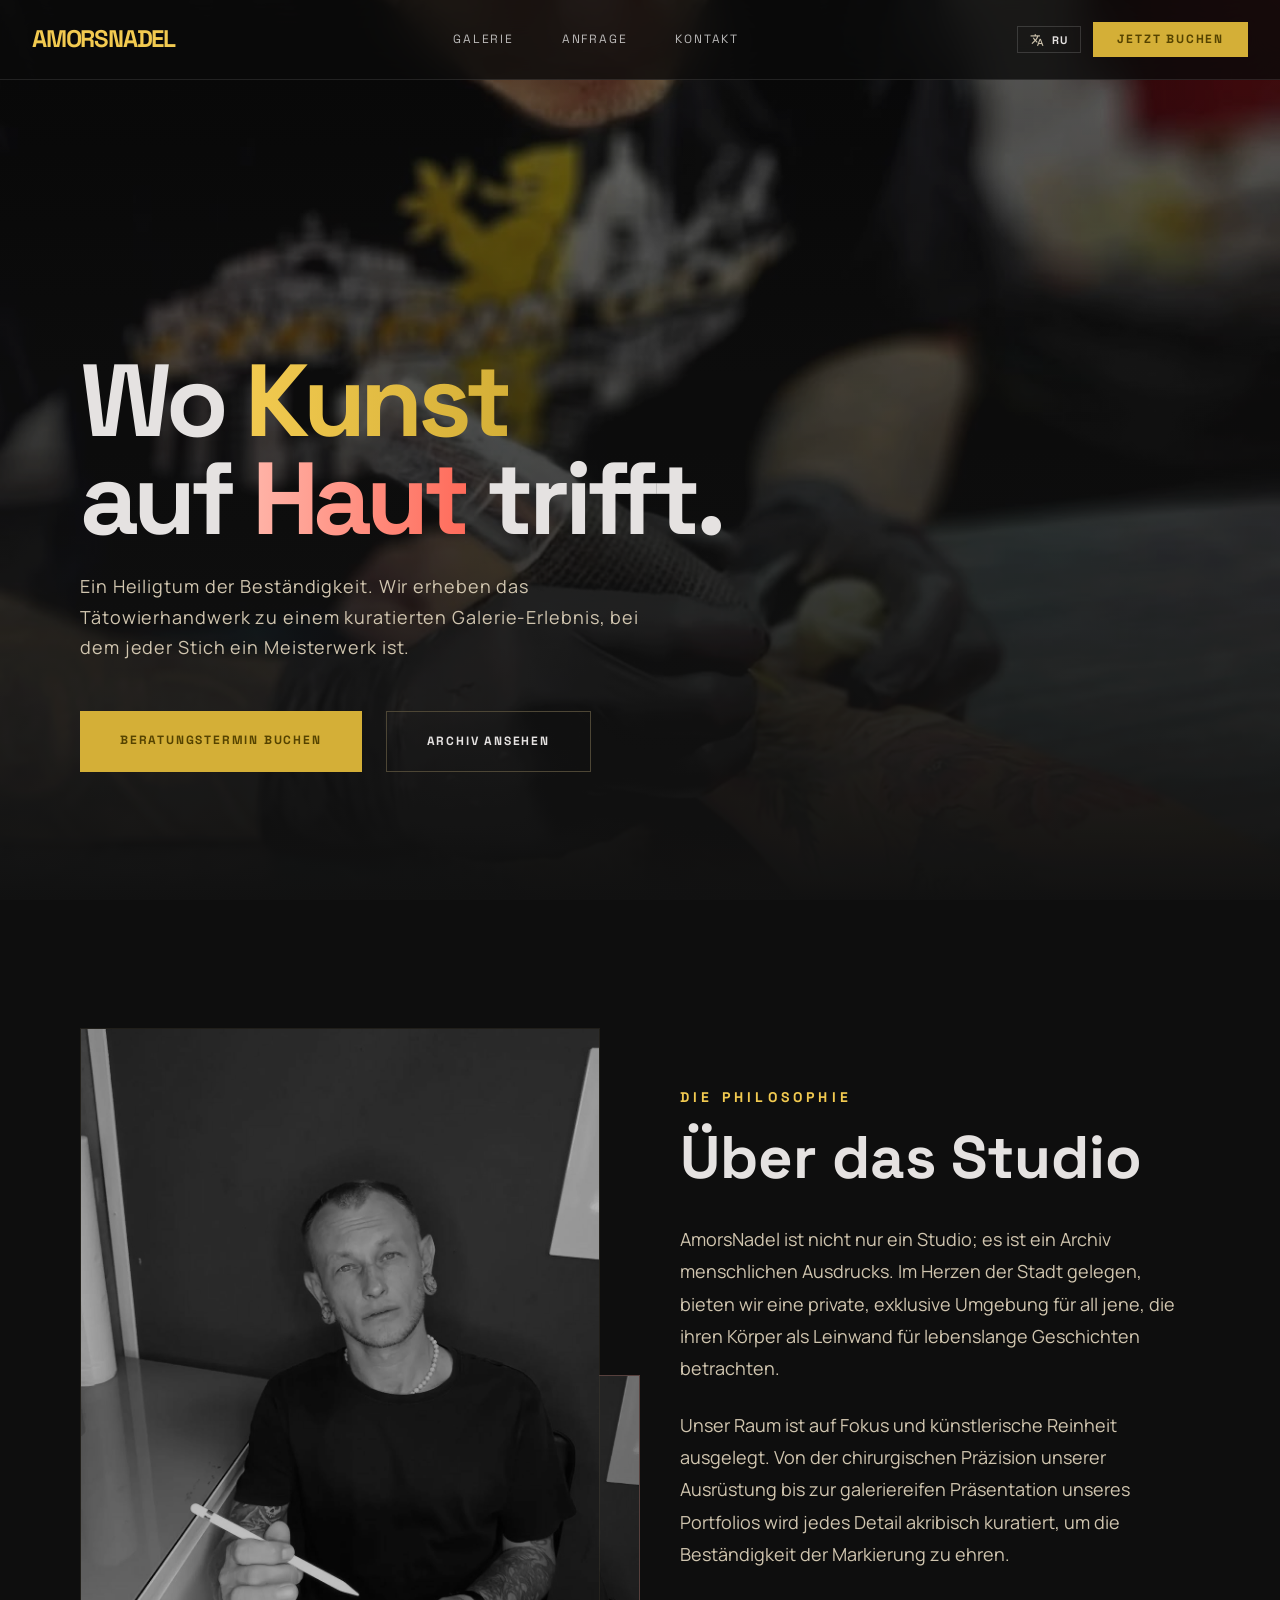
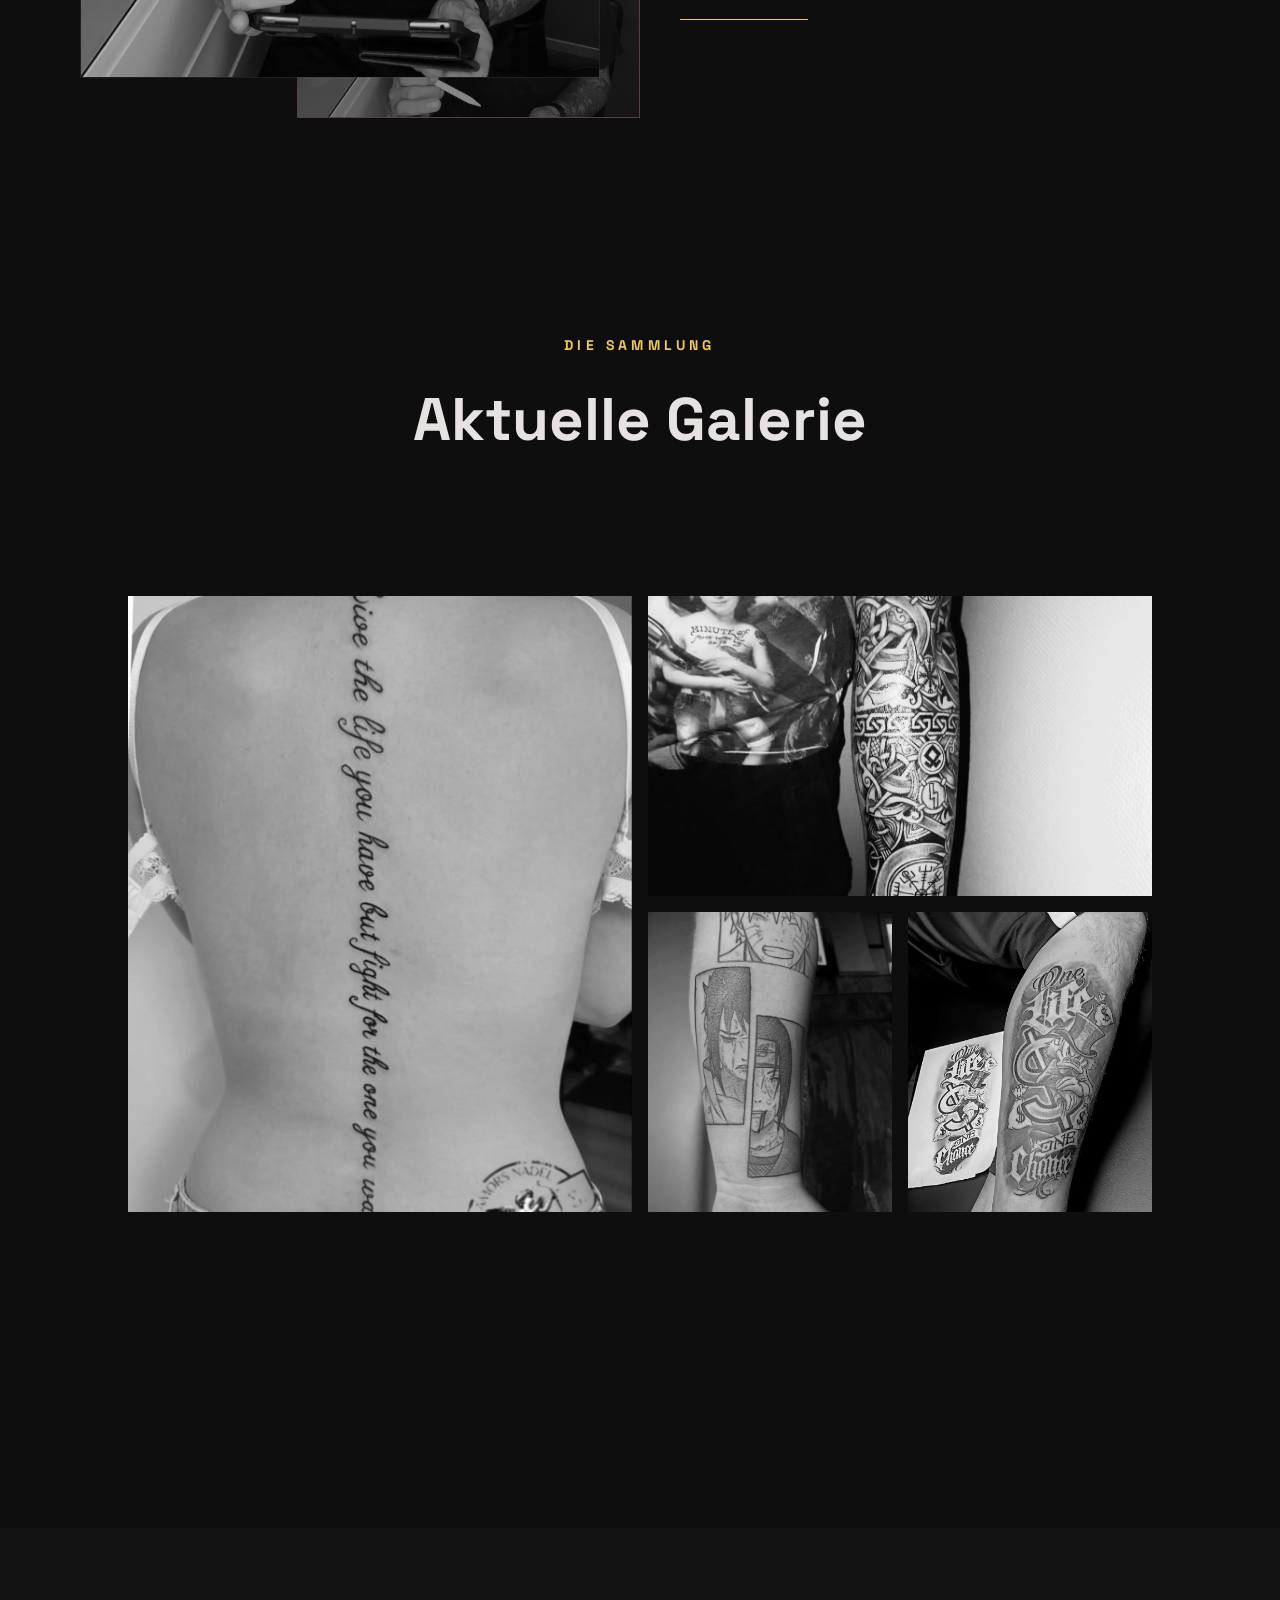
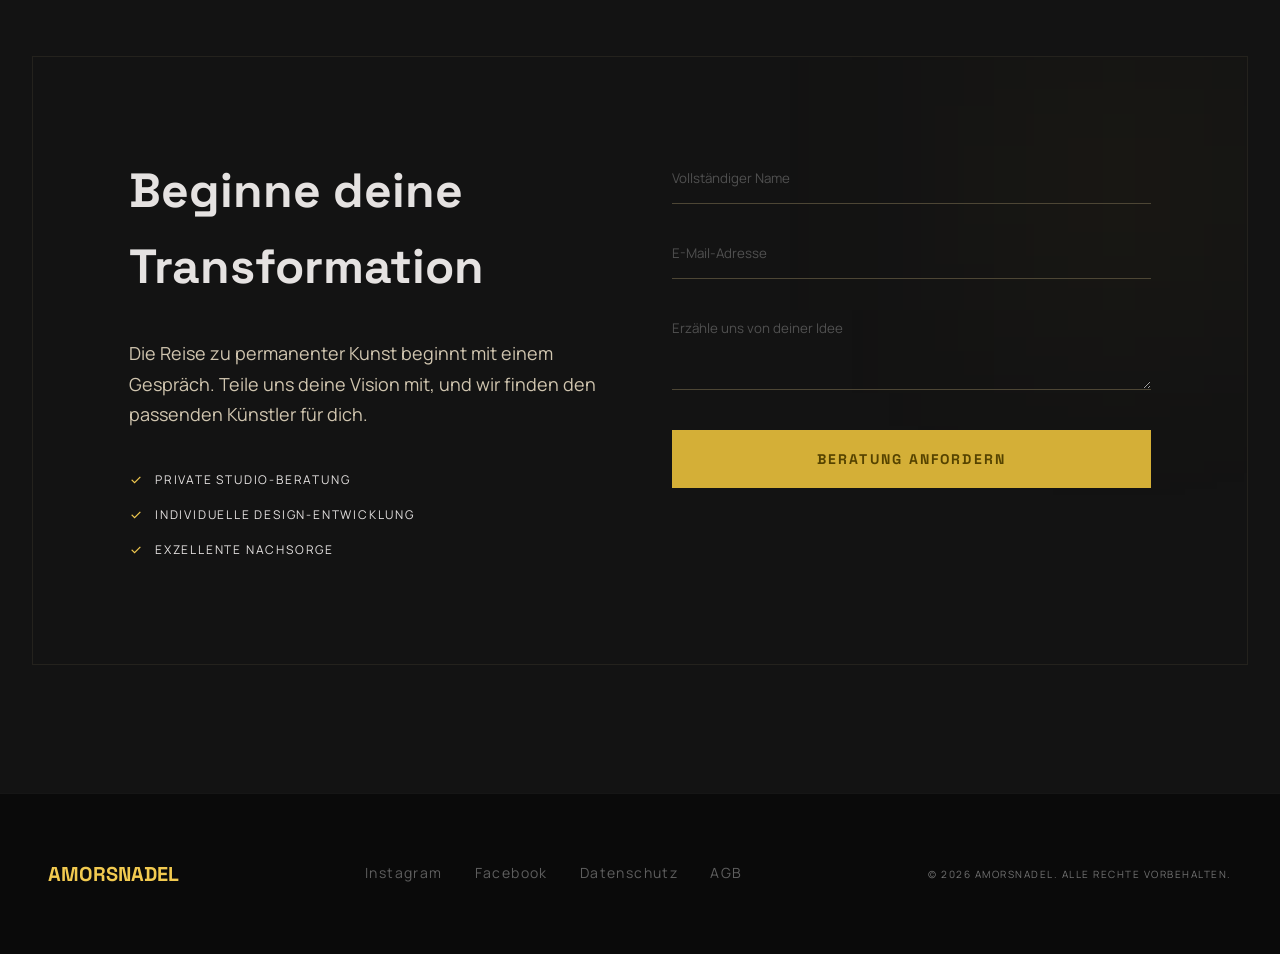
==== index.html @ c51b65be "Add files via upload" ====
<!DOCTYPE html>
<html class="dark" lang="de">
<head>
  <meta charset="utf-8" />
  <meta name="viewport" content="width=device-width, initial-scale=1.0" />
  <title>AmorsNadel – Wo Kunst auf Haut trifft</title>
  <meta name="description" content="AmorsNadel – Exklusives Tattoo-Studio in Zittau. Kuratierte Körperkunst von erstklassigen Künstlern." />

  <!-- Fonts -->
  <link href="https://fonts.googleapis.com" rel="preconnect" />
  <link href="https://fonts.gstatic.com" rel="preconnect" crossorigin />
  <link href="https://fonts.googleapis.com/css2?family=Space+Grotesk:wght@300;400;500;600;700&family=Manrope:wght@200;300;400;500;600;700;800&display=swap" rel="stylesheet" />
  <link href="https://fonts.googleapis.com/css2?family=Material+Symbols+Outlined:wght,FILL@100..700,0..1&display=swap" rel="stylesheet" />

  <!-- Styles -->
  <link rel="stylesheet" href="css/style.css" />
  <link rel="stylesheet" href="css/pages.css" />

  <style>
    /* Scroll-reveal animation */
    .reveal {
      opacity: 0;
      transform: translateY(30px);
      transition: opacity 0.8s ease, transform 0.8s ease;
    }
    .reveal.revealed {
      opacity: 1;
      transform: translateY(0);
    }
  </style>
</head>
<body>
  <!-- ===== Navigation ===== -->
  <nav class="nav">
    <a href="index.html" class="nav__logo">AMORSNADEL</a>

    <div class="nav__links">
      <a href="galerie.html" class="nav__link" data-i18n="nav.galerie">Galerie</a>
      <a href="anfrage.html" class="nav__link" data-i18n="nav.anfrage">Anfrage</a>
      <a href="kontakt.html" class="nav__link" data-i18n="nav.kontakt">Kontakt</a>
    </div>

    <div style="display:flex;align-items:center;gap:0.75rem;">
      <button class="lang-toggle" onclick="toggleLang()" aria-label="Переключить на русский">
        <span class="material-symbols-outlined lang-toggle__icon">translate</span>
        <span class="lang-toggle__label">RU</span>
      </button>
      <a href="anfrage.html" class="nav__cta" data-i18n="nav.cta">Jetzt Buchen</a>
    </div>

    <button class="nav__hamburger" aria-label="Menü öffnen">
      <span></span><span></span><span></span>
    </button>
  </nav>

  <!-- Mobile Menu -->
  <div class="nav__mobile-menu">
    <a href="galerie.html" class="nav__link" data-i18n="nav.galerie">Galerie</a>
    <a href="anfrage.html" class="nav__link" data-i18n="nav.anfrage">Anfrage</a>
    <a href="kontakt.html" class="nav__link" data-i18n="nav.kontakt">Kontakt</a>
    <button class="lang-toggle" onclick="toggleLang()" style="margin-top:0.5rem;">
      <span class="material-symbols-outlined lang-toggle__icon">translate</span>
      <span class="lang-toggle__label">RU</span>
    </button>
  </div>

  <!-- ===== Hero Section ===== -->
  <section class="hero">
    <div class="hero__bg">
      <img src="Bilder/kunstbeiarbeit1.webp" alt="Tattoo-Künstler bei der Arbeit" />
      <div class="hero__bg-overlay hero-overlay"></div>
      <div class="hero__bg-overlay" style="background: rgba(10,10,10,0.2)"></div>
    </div>

    <div class="hero__content">
      <h1 class="hero__title" data-i18n-html="index.hero.title">
        Wo <span class="text-accent-gradient">Kunst</span><br />auf <span class="text-red-gradient">Haut</span> trifft.
      </h1>
      <p class="hero__desc" data-i18n="index.hero.desc">
        Ein Heiligtum der Beständigkeit. Wir erheben das Tätowierhandwerk zu einem kuratierten Galerie-Erlebnis, bei dem jeder Stich ein Meisterwerk ist.
      </p>
      <div class="hero__actions">
        <a href="anfrage.html" class="btn btn--primary" data-i18n="index.hero.btn1">Beratungstermin buchen</a>
        <a href="galerie.html" class="btn btn--outline" data-i18n="index.hero.btn2">Archiv ansehen</a>
      </div>
    </div>
  </section>

  <!-- ===== About Section ===== -->
  <section class="about" id="about">
    <div class="about__grid">
      <div class="about__images reveal">
        <div class="about__img-main">
          <img src="Bilder/k%C3%BCnstler.webp" alt="AmorsNadel Studio-Interieur" />
        </div>
        <div class="about__img-accent">
          <img src="Bilder/k%C3%BCnstler.webp" alt="Detailaufnahme Tinte auf Haut" />
        </div>
      </div>

      <div class="reveal">
        <span class="about__label" data-i18n="index.about.label">Die Philosophie</span>
        <h2 class="about__title" data-i18n="index.about.title">Über das Studio</h2>
        <div class="about__text">
          <p data-i18n="index.about.p1">
            AmorsNadel ist nicht nur ein Studio; es ist ein Archiv menschlichen Ausdrucks. Im Herzen der Stadt gelegen, bieten wir eine private, exklusive Umgebung für all jene, die ihren Körper als Leinwand für lebenslange Geschichten betrachten.
          </p>
          <p data-i18n="index.about.p2">
            Unser Raum ist auf Fokus und künstlerische Reinheit ausgelegt. Von der chirurgischen Präzision unserer Ausrüstung bis zur galeriereifen Präsentation unseres Portfolios wird jedes Detail akribisch kuratiert, um die Beständigkeit der Markierung zu ehren.
          </p>
        </div>
        <div class="about__divider"></div>
      </div>
    </div>
  </section>

  <!-- ===== Gallery Sneak Peek ===== -->
  <section class="gallery-peek" id="galerie-peek">
    <div class="gallery-peek__header reveal">
      <span class="gallery-peek__label" data-i18n="index.gallery.label">Die Sammlung</span>
      <h2 class="gallery-peek__title" data-i18n="index.gallery.title">Aktuelle Galerie</h2>
    </div>

    <div class="gallery-grid reveal">
      <!-- Item 1 – Large -->
      <div class="gallery-item gallery-item--large">
        <img src="Bilder/ruecken.webp" alt="Rücken-Tattoo" />
        <div class="gallery-item__overlay"></div>
        <div class="gallery-item__info">
          <p class="gallery-item__title" style="font-size:1.5rem">Wiedergeburt — Elias Thorne</p>
        </div>
      </div>

      <!-- Item 2 -->
      <div class="gallery-item gallery-item--wide">
        <img src="Bilder/odin.jpg" alt="Odin Tattoo" />
      </div>

      <!-- Item 3 -->
      <div class="gallery-item">
        <img src="Bilder/naruto.webp" alt="Naruto Tattoo" />
      </div>

      <!-- Item 4 -->
      <div class="gallery-item">
        <img src="Bilder/donaldduck.webp" alt="Donald Duck Tattoo" />
      </div>
    </div>

    <div class="gallery-peek__cta reveal">
      <a href="galerie.html" class="btn btn--primary" style="box-shadow: 0 0 40px rgba(212,175,55,0.1)" data-i18n="index.gallery.cta">Das Archiv betreten</a>
    </div>
  </section>

  <!-- ===== Consultation Section ===== -->
  <section class="consult" id="beratung">
    <div class="consult__box">
      <div class="consult__glow"></div>
      <div class="consult__grid">
        <div class="reveal">
          <h2 class="consult__title" data-i18n-html="index.consult.title">Beginne deine<br />Transformation</h2>
          <p class="consult__desc" data-i18n="index.consult.desc">
            Die Reise zu permanenter Kunst beginnt mit einem Gespräch. Teile uns deine Vision mit, und wir finden den passenden Künstler für dich.
          </p>
          <ul class="consult__list">
            <li>
              <span class="material-symbols-outlined">check</span>
              <span data-i18n="index.consult.check1">Private Studio-Beratung</span>
            </li>
            <li>
              <span class="material-symbols-outlined">check</span>
              <span data-i18n="index.consult.check2">Individuelle Design-Entwicklung</span>
            </li>
            <li>
              <span class="material-symbols-outlined">check</span>
              <span data-i18n="index.consult.check3">Exzellente Nachsorge</span>
            </li>
          </ul>
        </div>

        <form class="consult__form reveal">
          <input type="text" placeholder="Vollständiger Name" data-i18n-ph="ph.name" required />
          <input type="email" placeholder="E-Mail-Adresse" data-i18n-ph="ph.email" required />
          <textarea rows="3" placeholder="Erzähle uns von deiner Idee" data-i18n-ph="ph.idea"></textarea>
          <button type="submit" class="consult__submit" data-i18n="index.consult.submit">Beratung anfordern</button>
        </form>
      </div>
    </div>
  </section>

  <!-- ===== Footer ===== -->
  <footer class="footer">
    <a href="index.html" class="footer__logo">AMORSNADEL</a>
    <div class="footer__links">
      <a href="#" class="footer__link">Instagram</a>
      <a href="#" class="footer__link">Facebook</a>
      <a href="#" class="footer__link" data-i18n="footer.datenschutz">Datenschutz</a>
      <a href="#" class="footer__link" data-i18n="footer.agb">AGB</a>
    </div>
    <div class="footer__copy" data-i18n="footer.copy">© 2026 AMORSNADEL. Alle Rechte vorbehalten.</div>
  </footer>

  <script src="js/i18n.js"></script>
  <script src="js/main.js"></script>
</body>
</html>
---- css/style.css ----
/* ===== AmorsNadel – Global Styles ===== */
:root {
  /* Surface & Background */
  --surface: #131313;
  --surface-dim: #131313;
  --surface-bright: #3a3939;
  --surface-container-lowest: #0e0e0e;
  --surface-container-low: #1c1b1b;
  --surface-container: #201f1f;
  --surface-container-high: #2a2a2a;
  --surface-container-highest: #353534;
  --surface-variant: #353534;
  --background: #131313;

  /* On-Surface */
  --on-surface: #e5e2e1;
  --on-surface-variant: #d0c5af;
  --on-background: #e5e2e1;
  --inverse-surface: #e5e2e1;
  --inverse-on-surface: #313030;

  /* Primary (reddish accent) */
  --primary: #ffb4a8;
  --on-primary: #690000;
  --primary-container: #980000;
  --on-primary-container: #ffdad4;

  /* Secondary (gold accent – brand color) */
  --secondary: #f2ca50;
  --on-secondary: #3c2f00;
  --secondary-container: #d4af37;
  --on-secondary-container: #554300;

  /* Tertiary */
  --tertiary: #bfcdff;
  --on-tertiary: #082b72;
  --tertiary-container: #97b0ff;

  /* Outline */
  --outline: #99907c;
  --outline-variant: #4d4635;

  /* Error */
  --error: #ffb4ab;
  --on-error: #690005;
  --error-container: #93000a;
}

*,
*::before,
*::after {
  margin: 0;
  padding: 0;
  box-sizing: border-box;
}

html {
  scroll-behavior: smooth;
}

body {
  background-color: var(--background);
  color: var(--on-surface);
  font-family: 'Manrope', sans-serif;
  line-height: 1.6;
  -webkit-font-smoothing: antialiased;
}

::selection {
  background: var(--secondary-container);
  color: #fff;
}

img {
  display: block;
  max-width: 100%;
}

a {
  text-decoration: none;
  color: inherit;
}

button {
  cursor: pointer;
  border: none;
  font-family: inherit;
}

input, textarea, select {
  font-family: inherit;
}

/* ===== Typography ===== */
.font-headline {
  font-family: 'Space Grotesk', sans-serif;
}

.font-body {
  font-family: 'Manrope', sans-serif;
}

/* ===== Utility ===== */
.text-accent-gradient {
  background: linear-gradient(to right, #f2ca50, #d4af37);
  -webkit-background-clip: text;
  -webkit-text-fill-color: transparent;
  background-clip: text;
}

.text-red-gradient {
  background: linear-gradient(to right, #ffb4a8, #ff6b5a);
  -webkit-background-clip: text;
  -webkit-text-fill-color: transparent;
  background-clip: text;
}

.hero-overlay {
  background: linear-gradient(to top, var(--surface) 0%, transparent 100%);
}

.hero-gradient {
  background: linear-gradient(180deg, rgba(19,19,19,0) 0%, rgba(14,14,14,1) 100%);
}

/* ===== Material Symbols ===== */
.material-symbols-outlined {
  font-variation-settings: 'FILL' 0, 'wght' 400, 'GRAD' 0, 'opsz' 24;
}

/* ===== Scrollbar ===== */
.no-scrollbar::-webkit-scrollbar {
  display: none;
}
.no-scrollbar {
  -ms-overflow-style: none;
  scrollbar-width: none;
}

/* ===== Navigation ===== */
.nav {
  position: fixed;
  top: 0;
  width: 100%;
  z-index: 50;
  background: rgba(10, 10, 10, 0.8);
  backdrop-filter: blur(24px);
  -webkit-backdrop-filter: blur(24px);
  border-bottom: 1px solid rgba(255, 255, 255, 0.1);
  display: flex;
  justify-content: space-between;
  align-items: center;
  padding: 0 2rem;
  height: 5rem;
}

.nav__logo {
  font-family: 'Space Grotesk', sans-serif;
  font-size: 1.5rem;
  font-weight: 700;
  letter-spacing: -0.05em;
  color: var(--secondary);
}

.nav__links {
  display: none;
  align-items: center;
  gap: 3rem;
}

.nav__link {
  font-family: 'Space Grotesk', sans-serif;
  text-transform: uppercase;
  letter-spacing: 0.15em;
  font-size: 0.75rem;
  color: rgba(255, 255, 255, 0.7);
  transition: color 0.3s;
}

.nav__link:hover,
.nav__link--active {
  color: var(--secondary);
}

.nav__link--active {
  font-weight: 700;
}

.nav__cta {
  background: var(--secondary-container);
  color: var(--on-secondary-container);
  padding: 0.5rem 1.5rem;
  font-family: 'Space Grotesk', sans-serif;
  text-transform: uppercase;
  letter-spacing: 0.15em;
  font-size: 0.75rem;
  font-weight: 700;
  transition: transform 0.2s;
}

.nav__cta:active {
  transform: scale(0.9);
}

/* Language toggle */
.lang-toggle {
  display: flex;
  align-items: center;
  gap: 0.5rem;
  background: transparent;
  border: 1px solid rgba(255, 255, 255, 0.15);
  padding: 0.35rem 0.75rem;
  cursor: pointer;
  transition: border-color 0.3s, background 0.3s;
}

.lang-toggle:hover {
  border-color: var(--secondary);
  background: rgba(242, 202, 80, 0.05);
}

.lang-toggle__icon {
  font-size: 0.875rem;
  color: var(--on-surface-variant);
}

.lang-toggle__label {
  font-family: 'Space Grotesk', sans-serif;
  font-size: 0.6875rem;
  font-weight: 700;
  letter-spacing: 0.1em;
  color: var(--on-surface);
}

/* Mobile menu */
.nav__hamburger {
  display: flex;
  flex-direction: column;
  gap: 5px;
  background: none;
  padding: 4px;
}

.nav__hamburger span {
  display: block;
  width: 24px;
  height: 2px;
  background: var(--on-surface);
  transition: all 0.3s;
}

.nav__hamburger.active span:nth-child(1) {
  transform: rotate(45deg) translate(5px, 5px);
}
.nav__hamburger.active span:nth-child(2) {
  opacity: 0;
}
.nav__hamburger.active span:nth-child(3) {
  transform: rotate(-45deg) translate(5px, -5px);
}

.nav__mobile-menu {
  display: none;
  position: fixed;
  top: 5rem;
  left: 0;
  right: 0;
  background: rgba(10, 10, 10, 0.95);
  backdrop-filter: blur(24px);
  padding: 2rem;
  border-bottom: 1px solid rgba(255, 255, 255, 0.1);
  z-index: 49;
}

.nav__mobile-menu.active {
  display: flex;
  flex-direction: column;
  gap: 1.5rem;
}

.nav__mobile-menu .nav__link {
  font-size: 1rem;
  padding: 0.5rem 0;
}

/* ===== Footer ===== */
.footer {
  background: #0a0a0a;
  display: flex;
  flex-direction: column;
  align-items: center;
  gap: 2rem;
  padding: 4rem 3rem;
  border-top: 1px solid rgba(255, 255, 255, 0.05);
}

.footer__logo {
  font-family: 'Space Grotesk', sans-serif;
  font-weight: 700;
  color: var(--secondary);
  font-size: 1.25rem;
}

.footer__links {
  display: flex;
  flex-wrap: wrap;
  justify-content: center;
  gap: 2rem;
}

.footer__link {
  font-size: 0.875rem;
  letter-spacing: 0.1em;
  color: rgb(115, 115, 115);
  opacity: 0.8;
  transition: color 0.3s, opacity 0.3s;
}

.footer__link:hover {
  color: var(--secondary);
  opacity: 1;
}

.footer__copy {
  font-size: 0.625rem;
  letter-spacing: 0.15em;
  text-transform: uppercase;
  color: rgb(115, 115, 115);
}

/* ===== Form Underline Style ===== */
.form-underline {
  border: none;
  border-bottom: 1px solid var(--outline-variant);
  background: transparent;
  width: 100%;
  padding: 1rem 0;
  color: var(--on-surface);
  font-family: 'Space Grotesk', sans-serif;
  letter-spacing: 0.1em;
  transition: all 0.3s ease;
  outline: none;
}

.form-underline:focus {
  border-bottom-color: var(--secondary);
  background: rgba(242, 202, 80, 0.03);
}

.form-underline::placeholder {
  color: rgb(80, 80, 80);
}

/* ===== Buttons ===== */
.btn {
  display: inline-block;
  font-family: 'Space Grotesk', sans-serif;
  font-weight: 700;
  text-transform: uppercase;
  letter-spacing: 0.15em;
  font-size: 0.75rem;
  transition: all 0.3s;
}

.btn--primary {
  background: var(--secondary-container);
  color: var(--on-secondary-container);
  padding: 1.25rem 2.5rem;
}

.btn--primary:hover {
  filter: brightness(1.1);
}

.btn--secondary {
  background: var(--secondary);
  color: var(--on-secondary);
  padding: 1.25rem 2.5rem;
}

.btn--secondary:hover {
  filter: brightness(1.1);
}

.btn--outline {
  border: 1px solid var(--outline-variant);
  color: var(--on-surface);
  padding: 1.25rem 2.5rem;
  background: transparent;
}

.btn--outline:hover {
  background: rgba(255, 255, 255, 0.05);
}

/* ===== Floating Booking Bar ===== */
.floating-bar {
  position: fixed;
  bottom: 2rem;
  left: 50%;
  transform: translateX(-50%);
  z-index: 50;
  background: rgba(42, 42, 42, 0.8);
  backdrop-filter: blur(24px);
  -webkit-backdrop-filter: blur(24px);
  padding: 1rem 2rem;
  border: 1px solid rgba(77, 70, 53, 0.2);
  box-shadow: 0 25px 50px rgba(0, 0, 0, 0.5);
  display: flex;
  align-items: center;
  gap: 3rem;
}

.floating-bar__text {
  display: none;
}

.floating-bar__divider {
  display: none;
  width: 1px;
  height: 2rem;
  background: rgba(77, 70, 53, 0.3);
}

.floating-bar__btn {
  background: var(--secondary);
  color: var(--on-secondary);
  padding: 0.75rem 2rem;
  font-family: 'Space Grotesk', sans-serif;
  font-size: 0.75rem;
  font-weight: 800;
  letter-spacing: 0.15em;
  text-transform: uppercase;
  transition: transform 0.2s;
  white-space: nowrap;
}

.floating-bar__btn:active {
  transform: scale(0.95);
}

/* ===== Gallery Grid (Bento) ===== */
.gallery-grid {
  display: grid;
  grid-template-columns: 1fr;
  gap: 1rem;
}

.gallery-item {
  position: relative;
  overflow: hidden;
  background: var(--surface-container-low);
  min-height: 300px;
}

.gallery-item img {
  width: 100%;
  height: 100%;
  object-fit: cover;
  filter: grayscale(100%);
  transition: all 0.7s;
}

.gallery-item:hover img {
  filter: grayscale(0%);
  transform: scale(1.08);
}

.gallery-item__overlay {
  position: absolute;
  inset: 0;
  background: linear-gradient(to top, rgba(14,14,14,0.8), transparent);
  opacity: 0;
  transition: opacity 0.5s;
}

.gallery-item:hover .gallery-item__overlay {
  opacity: 1;
}

.gallery-item__info {
  position: absolute;
  bottom: 0;
  left: 0;
  padding: 1.5rem;
  transform: translateY(1rem);
  opacity: 0;
  transition: all 0.5s;
}

.gallery-item:hover .gallery-item__info {
  transform: translateY(0);
  opacity: 1;
}

.gallery-item__title {
  font-family: 'Space Grotesk', sans-serif;
  color: var(--secondary);
  font-weight: 700;
  font-size: 1.125rem;
}

.gallery-item__tag {
  color: var(--on-surface-variant);
  font-size: 0.625rem;
  letter-spacing: 0.2em;
  text-transform: uppercase;
  margin-top: 0.25rem;
}

/* ===== Responsive ===== */
@media (min-width: 768px) {
  .nav__links {
    display: flex;
  }

  .nav__hamburger {
    display: none;
  }

  .footer {
    flex-direction: row;
    justify-content: space-between;
  }

  .floating-bar__text {
    display: block;
  }

  .floating-bar__divider {
    display: block;
  }

  .gallery-grid {
    grid-template-columns: repeat(4, 1fr);
    grid-auto-rows: 300px;
  }

  .gallery-item--large {
    grid-column: span 2;
    grid-row: span 2;
  }

  .gallery-item--wide {
    grid-column: span 2;
  }

  .gallery-item--tall {
    grid-row: span 2;
  }
}
---- css/pages.css ----
/* ===== AmorsNadel – Page-specific Styles ===== */

/* ===== Index / Landing Page ===== */
.hero {
  position: relative;
  height: 100vh;
  width: 100%;
  overflow: hidden;
  display: flex;
  align-items: flex-end;
  padding: 0 2rem 8rem;
}

.hero__bg {
  position: absolute;
  inset: 0;
  z-index: 0;
}

.hero__bg img,
.hero__bg video {
  width: 100%;
  height: 100%;
  object-fit: cover;
  opacity: 0.6;
}

.hero__bg-overlay {
  position: absolute;
  inset: 0;
}

.hero__content {
  position: relative;
  z-index: 10;
  max-width: 56rem;
}

.hero__title {
  font-family: 'Space Grotesk', sans-serif;
  font-size: clamp(3.5rem, 8vw, 9rem);
  font-weight: 700;
  line-height: 0.95;
  letter-spacing: -0.05em;
  margin-bottom: 1.5rem;
}

.hero__desc {
  font-size: 1.125rem;
  color: var(--on-surface-variant);
  max-width: 36rem;
  margin-bottom: 3rem;
  letter-spacing: 0.05em;
  line-height: 1.7;
}

.hero__actions {
  display: flex;
  flex-direction: column;
  gap: 1.5rem;
}

/* ===== About Section ===== */
.about {
  background: var(--surface-container-lowest);
  padding: 8rem 2rem;
}

.about__grid {
  display: grid;
  grid-template-columns: 1fr;
  gap: 5rem;
  align-items: center;
  max-width: 80rem;
  margin: 0 auto;
}

.about__images {
  position: relative;
}

.about__img-main {
  aspect-ratio: 4/5;
  position: relative;
  z-index: 10;
  border: 1px solid rgba(77, 70, 53, 0.3);
  overflow: hidden;
}

.about__img-main img {
  width: 100%;
  height: 100%;
  object-fit: cover;
  filter: grayscale(100%) brightness(0.75);
}

.about__img-accent {
  display: none;
  position: absolute;
  bottom: -2.5rem;
  right: -2.5rem;
  width: 66%;
  aspect-ratio: 1;
  z-index: 0;
  border: 1px solid rgba(255, 180, 168, 0.3);
  overflow: hidden;
}

.about__img-accent img {
  width: 100%;
  height: 100%;
  object-fit: cover;
  opacity: 0.5;
  filter: grayscale(100%);
}

.about__label {
  font-family: 'Space Grotesk', sans-serif;
  color: var(--secondary);
  text-transform: uppercase;
  letter-spacing: 0.3em;
  font-size: 0.875rem;
  font-weight: 700;
  margin-bottom: 1rem;
  display: block;
}

.about__title {
  font-family: 'Space Grotesk', sans-serif;
  font-size: clamp(2.5rem, 5vw, 3.75rem);
  font-weight: 700;
  margin-bottom: 2rem;
  line-height: 1.1;
}

.about__text {
  color: var(--on-surface-variant);
  font-size: 1.125rem;
  line-height: 1.8;
}

.about__text p + p {
  margin-top: 1.5rem;
}

.about__divider {
  margin-top: 3rem;
  height: 1px;
  width: 8rem;
  background: var(--secondary);
}

/* ===== Gallery Sneak Peek ===== */
.gallery-peek {
  background: var(--surface-container-lowest);
  padding: 8rem 2rem;
}

.gallery-peek__header {
  text-align: center;
  margin-bottom: 5rem;
}

.gallery-peek__label {
  font-family: 'Space Grotesk', sans-serif;
  color: var(--secondary);
  text-transform: uppercase;
  letter-spacing: 0.3em;
  font-size: 0.875rem;
  font-weight: 700;
  display: block;
  margin-bottom: 1rem;
}

.gallery-peek__title {
  font-family: 'Space Grotesk', sans-serif;
  font-size: clamp(2.5rem, 5vw, 3.75rem);
  font-weight: 700;
}

.gallery-peek__cta {
  margin-top: 5rem;
  display: flex;
  justify-content: center;
}

/* ===== Consultation Section ===== */
.consult {
  position: relative;
  padding: 8rem 2rem;
  background: var(--surface);
}

.consult__box {
  max-width: 80rem;
  margin: 0 auto;
  border: 1px solid rgba(77, 70, 53, 0.3);
  padding: 3rem;
  position: relative;
  overflow: hidden;
}

.consult__glow {
  position: absolute;
  top: 0;
  right: 0;
  width: 16rem;
  height: 16rem;
  background: rgba(212, 175, 55, 0.05);
  filter: blur(120px);
}

.consult__grid {
  position: relative;
  z-index: 10;
  display: grid;
  grid-template-columns: 1fr;
  gap: 4rem;
}

.consult__title {
  font-family: 'Space Grotesk', sans-serif;
  font-size: clamp(2rem, 4vw, 3rem);
  font-weight: 700;
  margin-bottom: 2rem;
}

.consult__desc {
  color: var(--on-surface-variant);
  font-size: 1.125rem;
  line-height: 1.7;
  margin-bottom: 2rem;
}

.consult__list {
  list-style: none;
}

.consult__list li {
  display: flex;
  align-items: center;
  gap: 0.75rem;
  font-size: 0.75rem;
  text-transform: uppercase;
  letter-spacing: 0.15em;
  padding: 0.5rem 0;
}

.consult__list li .material-symbols-outlined {
  color: var(--secondary);
  font-size: 0.875rem;
}

.consult__form {
  display: flex;
  flex-direction: column;
  gap: 1.5rem;
}

.consult__form input,
.consult__form select,
.consult__form textarea {
  width: 100%;
  background: transparent;
  border: none;
  border-bottom: 1px solid var(--outline-variant);
  padding: 1rem 0;
  color: var(--on-surface);
  outline: none;
  transition: border-color 0.3s;
}

.consult__form input:focus,
.consult__form select:focus,
.consult__form textarea:focus {
  border-bottom-color: var(--secondary);
}

.consult__form input::placeholder,
.consult__form textarea::placeholder {
  color: rgb(80, 80, 80);
}

.consult__form select {
  color: rgb(160, 160, 160);
}

.consult__form select option {
  background: var(--surface-container);
  color: var(--on-surface);
}

.consult__submit {
  width: 100%;
  background: var(--secondary-container);
  color: var(--on-secondary-container);
  padding: 1.25rem;
  font-family: 'Space Grotesk', sans-serif;
  font-weight: 700;
  text-transform: uppercase;
  letter-spacing: 0.15em;
  font-size: 0.875rem;
  margin-top: 1rem;
  transition: filter 0.3s;
}

.consult__submit:hover {
  filter: brightness(1.1);
}

/* ===== Galerie Page ===== */
.galerie-hero {
  position: relative;
  min-height: 614px;
  display: flex;
  flex-direction: column;
  justify-content: center;
  padding: 5rem 2rem;
  background: var(--surface-container-lowest);
  overflow: hidden;
}

.galerie-hero__glow {
  position: absolute;
  top: 0;
  right: 0;
  width: 50%;
  height: 100%;
  opacity: 0.2;
  pointer-events: none;
  background: linear-gradient(to left, rgba(242, 202, 80, 0.2), transparent);
}

.galerie-hero__badge {
  display: inline-block;
  padding: 0.25rem 1rem;
  background: var(--primary-container);
  color: var(--on-primary-container);
  font-size: 0.625rem;
  letter-spacing: 0.3em;
  font-weight: 700;
  text-transform: uppercase;
  margin-bottom: 1rem;
}

.galerie-hero__title {
  font-family: 'Space Grotesk', sans-serif;
  font-size: clamp(3rem, 8vw, 9rem);
  font-weight: 700;
  color: var(--secondary);
  letter-spacing: -0.05em;
  line-height: 0.95;
  max-width: 56rem;
  text-transform: uppercase;
}

.galerie-hero__desc {
  max-width: 36rem;
  color: var(--on-surface-variant);
  font-weight: 300;
  font-size: 1.125rem;
  letter-spacing: 0.05em;
  line-height: 1.7;
  padding-top: 1.5rem;
}

.galerie-hero__line {
  position: absolute;
  bottom: 0;
  left: 5rem;
  width: 1px;
  height: 8rem;
  background: var(--secondary);
}

/* Filter Bar */
.filter-bar {
  position: sticky;
  top: 5rem;
  z-index: 40;
  background: rgba(19, 19, 19, 0.95);
  backdrop-filter: blur(12px);
  padding: 1.5rem 2rem;
  border-bottom: 1px solid rgba(77, 70, 53, 0.1);
}

.filter-bar__inner {
  display: flex;
  align-items: center;
  justify-content: space-between;
  overflow-x: auto;
  gap: 2rem;
}

.filter-bar__buttons {
  display: flex;
  align-items: center;
  gap: 2rem;
}

.filter-bar__btn {
  background: none;
  font-size: 0.75rem;
  letter-spacing: 0.15em;
  text-transform: uppercase;
  white-space: nowrap;
  color: var(--on-surface-variant);
  transition: color 0.3s;
}

.filter-bar__btn:hover,
.filter-bar__btn--active {
  color: var(--secondary);
}

.filter-bar__btn--active {
  font-weight: 700;
}

.filter-bar__sort {
  display: none;
  align-items: center;
  gap: 0.5rem;
  font-size: 0.75rem;
  color: var(--on-surface-variant);
  font-weight: 500;
  letter-spacing: 0.1em;
}

/* ===== Anfrage / Booking Page ===== */
.anfrage-hero {
  padding: 6rem 2rem;
  background: var(--surface-container-lowest);
}

.anfrage-hero__inner {
  max-width: 80rem;
  margin: 0 auto;
}

.anfrage-hero__label {
  color: var(--secondary);
  font-size: 0.75rem;
  letter-spacing: 0.3em;
  text-transform: uppercase;
  margin-bottom: 1rem;
  display: block;
}

.anfrage-hero__title {
  font-family: 'Space Grotesk', sans-serif;
  font-size: clamp(3rem, 6vw, 6rem);
  font-weight: 700;
  letter-spacing: -0.05em;
  line-height: 0.95;
  margin-bottom: 2rem;
}

.anfrage-hero__title span {
  color: var(--secondary);
  font-style: italic;
}

.anfrage-hero__desc {
  color: var(--on-surface-variant);
  max-width: 36rem;
  font-size: 1.125rem;
  line-height: 1.7;
  font-weight: 300;
}

/* Process + Form Grid */
.booking-grid {
  display: grid;
  grid-template-columns: 1fr;
  border-top: 1px solid rgba(255, 255, 255, 0.05);
}

.booking-process {
  background: var(--surface);
  padding: 3rem 2rem;
}

.booking-process__sticky {
  position: relative;
}

.booking-process__title {
  font-family: 'Space Grotesk', sans-serif;
  font-size: 1.875rem;
  font-weight: 700;
  letter-spacing: -0.02em;
  margin-bottom: 4rem;
}

.booking-step {
  margin-bottom: 4rem;
}

.booking-step__number {
  font-family: 'Space Grotesk', sans-serif;
  font-size: 2.5rem;
  color: var(--outline-variant);
  transition: color 0.5s;
}

.booking-step:hover .booking-step__number {
  color: var(--secondary);
}

.booking-step__title {
  font-size: 1.25rem;
  font-weight: 700;
  letter-spacing: -0.01em;
  margin-top: 1rem;
  margin-bottom: 0.5rem;
}

.booking-step__desc {
  color: var(--on-surface-variant);
  font-size: 0.875rem;
  line-height: 1.7;
}

.booking-note {
  margin-top: 6rem;
  background: var(--surface-container-high);
  padding: 2rem;
  border-left: 2px solid var(--secondary);
}

.booking-note__label {
  font-size: 0.75rem;
  text-transform: uppercase;
  letter-spacing: 0.15em;
  color: var(--secondary);
  margin-bottom: 0.5rem;
}

.booking-note__text {
  font-size: 0.875rem;
  font-style: italic;
  color: var(--on-surface-variant);
}

/* Booking Form */
.booking-form-section {
  background: var(--surface-container-low);
  padding: 3rem 2rem;
}

.booking-form {
  display: flex;
  flex-direction: column;
  gap: 3rem;
}

.booking-form__row {
  display: grid;
  grid-template-columns: 1fr;
  gap: 3rem;
}

.booking-form__group label {
  display: block;
  font-size: 0.625rem;
  text-transform: uppercase;
  letter-spacing: 0.2em;
  color: var(--outline);
  margin-bottom: 0.5rem;
}

.booking-form__actions {
  padding-top: 2rem;
  display: flex;
  flex-direction: column;
  align-items: center;
  gap: 2rem;
}

.booking-form__disclaimer {
  font-size: 0.625rem;
  text-transform: uppercase;
  letter-spacing: 0.15em;
  color: var(--outline);
  text-align: center;
}

/* ===== Contact Page ===== */
.kontakt-hero {
  position: relative;
  height: 614px;
  display: flex;
  align-items: center;
  justify-content: center;
  overflow: hidden;
  background: var(--surface-container-lowest);
}

.kontakt-hero__bg {
  position: absolute;
  inset: 0;
  z-index: 0;
}

.kontakt-hero__bg img {
  width: 100%;
  height: 100%;
  object-fit: cover;
  opacity: 0.4;
  filter: grayscale(100%);
}

.kontakt-hero__content {
  position: relative;
  z-index: 10;
  text-align: center;
  padding: 0 1rem;
}

.kontakt-hero__title {
  font-family: 'Space Grotesk', sans-serif;
  font-size: clamp(3rem, 7vw, 6rem);
  font-weight: 700;
  letter-spacing: -0.05em;
  color: var(--secondary);
  text-transform: uppercase;
  margin-bottom: 1rem;
}

.kontakt-hero__sub {
  font-size: 1.125rem;
  letter-spacing: 0.2em;
  color: var(--on-surface-variant);
  text-transform: uppercase;
  font-weight: 300;
}

/* Contact Content */
.kontakt-content {
  max-width: 80rem;
  margin: 0 auto;
  padding: 6rem 2rem;
}

.kontakt-grid {
  display: grid;
  grid-template-columns: 1fr;
  gap: 4rem;
  align-items: start;
}

/* Contact Info */
.kontakt-info__label {
  font-family: 'Space Grotesk', sans-serif;
  font-size: 0.75rem;
  letter-spacing: 0.3em;
  color: var(--secondary);
  text-transform: uppercase;
  margin-bottom: 3rem;
  display: flex;
  align-items: center;
  gap: 1rem;
}

.kontakt-info__label::before {
  content: '';
  display: block;
  width: 3rem;
  height: 1px;
  background: var(--secondary);
}

.kontakt-detail {
  margin-bottom: 3rem;
}

.kontakt-detail__label {
  color: var(--on-surface-variant);
  font-family: 'Space Grotesk', sans-serif;
  font-size: 0.625rem;
  text-transform: uppercase;
  letter-spacing: 0.15em;
  margin-bottom: 0.5rem;
}

.kontakt-detail__value {
  font-size: clamp(1.5rem, 3vw, 2.25rem);
  font-weight: 300;
  border-bottom: 1px solid var(--outline-variant);
  padding-bottom: 0.5rem;
  display: inline-block;
  width: 100%;
  transition: color 0.5s;
}

.kontakt-detail__value:hover {
  color: var(--secondary);
}

/* Hours */
.kontakt-hours {
  background: var(--surface-container-low);
  padding: 3rem;
}

.kontakt-hours__title {
  font-family: 'Space Grotesk', sans-serif;
  font-size: 0.75rem;
  letter-spacing: 0.3em;
  color: var(--secondary);
  text-transform: uppercase;
  margin-bottom: 2.5rem;
}

.kontakt-hours__row {
  display: flex;
  justify-content: space-between;
  align-items: flex-end;
  border-bottom: 1px solid rgba(77, 70, 53, 0.3);
  padding-bottom: 0.5rem;
  margin-bottom: 1rem;
}

.kontakt-hours__row--closed {
  opacity: 0.5;
}

.kontakt-hours__day {
  font-family: 'Space Grotesk', sans-serif;
  font-size: 0.875rem;
  text-transform: uppercase;
  letter-spacing: 0.15em;
}

.kontakt-hours__time {
  color: var(--secondary);
}

/* Map */
.kontakt-map {
  position: relative;
  overflow: hidden;
  background: var(--surface-container-lowest);
}

.kontakt-map__img {
  aspect-ratio: 16/9;
  overflow: hidden;
}

.kontakt-map__img img {
  width: 100%;
  height: 100%;
  object-fit: cover;
  filter: grayscale(100%);
  opacity: 0.6;
  transition: transform 0.7s;
}

.kontakt-map:hover .kontakt-map__img img {
  transform: scale(1.05);
}

.kontakt-map__info {
  padding: 2rem;
  border-left: 4px solid var(--secondary);
  background: var(--surface-container);
}

.kontakt-map__title {
  font-family: 'Space Grotesk', sans-serif;
  font-size: 1.25rem;
  margin-bottom: 0.5rem;
}

.kontakt-map__address {
  color: var(--on-surface-variant);
  letter-spacing: 0.05em;
  line-height: 1.7;
}

/* Impressum */
.impressum-grid {
  display: grid;
  grid-template-columns: 1fr;
  gap: 2rem;
  padding-top: 3rem;
}

.impressum__label {
  font-family: 'Space Grotesk', sans-serif;
  font-size: 0.625rem;
  letter-spacing: 0.4em;
  color: var(--secondary);
  text-transform: uppercase;
  margin-bottom: 1.5rem;
}

.impressum__item {
  margin-bottom: 1rem;
}

.impressum__item strong {
  display: block;
  font-size: 0.625rem;
  text-transform: uppercase;
  letter-spacing: 0.15em;
  color: var(--on-surface);
  margin-bottom: 0.25rem;
}

.impressum__item p {
  font-size: 0.875rem;
  color: var(--on-surface-variant);
  line-height: 1.7;
}

/* Contact CTA */
.kontakt-cta {
  padding: 8rem 2rem;
  text-align: center;
  max-width: 56rem;
  margin: 0 auto;
}

.kontakt-cta__title {
  font-family: 'Space Grotesk', sans-serif;
  font-size: clamp(1.5rem, 3vw, 2.25rem);
  margin-bottom: 2rem;
  letter-spacing: -0.02em;
}

.kontakt-cta__desc {
  color: var(--on-surface-variant);
  line-height: 1.7;
  margin-bottom: 3rem;
}

.kontakt-cta__actions {
  display: flex;
  flex-direction: column;
  align-items: center;
  justify-content: center;
  gap: 1.5rem;
}

/* ===== Section Divider ===== */
.section-divider {
  width: 100%;
  height: 1px;
  background: linear-gradient(to right, transparent, var(--outline-variant), transparent);
  opacity: 0.2;
}

/* ===== Responsive ===== */
@media (min-width: 768px) {
  .hero {
    padding: 0 5rem 8rem;
  }

  .hero__actions {
    flex-direction: row;
  }

  .about {
    padding: 8rem 5rem;
  }

  .about__grid {
    grid-template-columns: 1fr 1fr;
  }

  .about__img-accent {
    display: block;
  }

  .gallery-peek {
    padding: 8rem 5rem;
  }

  .consult__box {
    padding: 6rem;
  }

  .consult__grid {
    grid-template-columns: 1fr 1fr;
  }

  .galerie-hero {
    padding: 5rem 5rem;
  }

  .filter-bar {
    padding: 1.5rem 5rem;
  }

  .filter-bar__sort {
    display: flex;
  }

  .anfrage-hero {
    padding: 6rem 6rem;
  }

  .booking-grid {
    grid-template-columns: 5fr 7fr;
  }

  .booking-process {
    padding: 6rem;
    border-right: 1px solid rgba(255, 255, 255, 0.05);
  }

  .booking-process__sticky {
    position: sticky;
    top: 8rem;
  }

  .booking-form-section {
    padding: 6rem;
  }

  .booking-form__row {
    grid-template-columns: 1fr 1fr;
  }

  .booking-form__actions {
    flex-direction: row;
    align-items: center;
  }

  .booking-form__disclaimer {
    text-align: left;
  }

  .kontakt-grid {
    grid-template-columns: 5fr 7fr;
  }

  .impressum-grid {
    grid-template-columns: 1fr 1fr;
  }

  .kontakt-cta__actions {
    flex-direction: row;
  }
}

@media (min-width: 1024px) {
  .gallery-grid {
    gap: 1rem;
    padding: 3rem;
  }
}
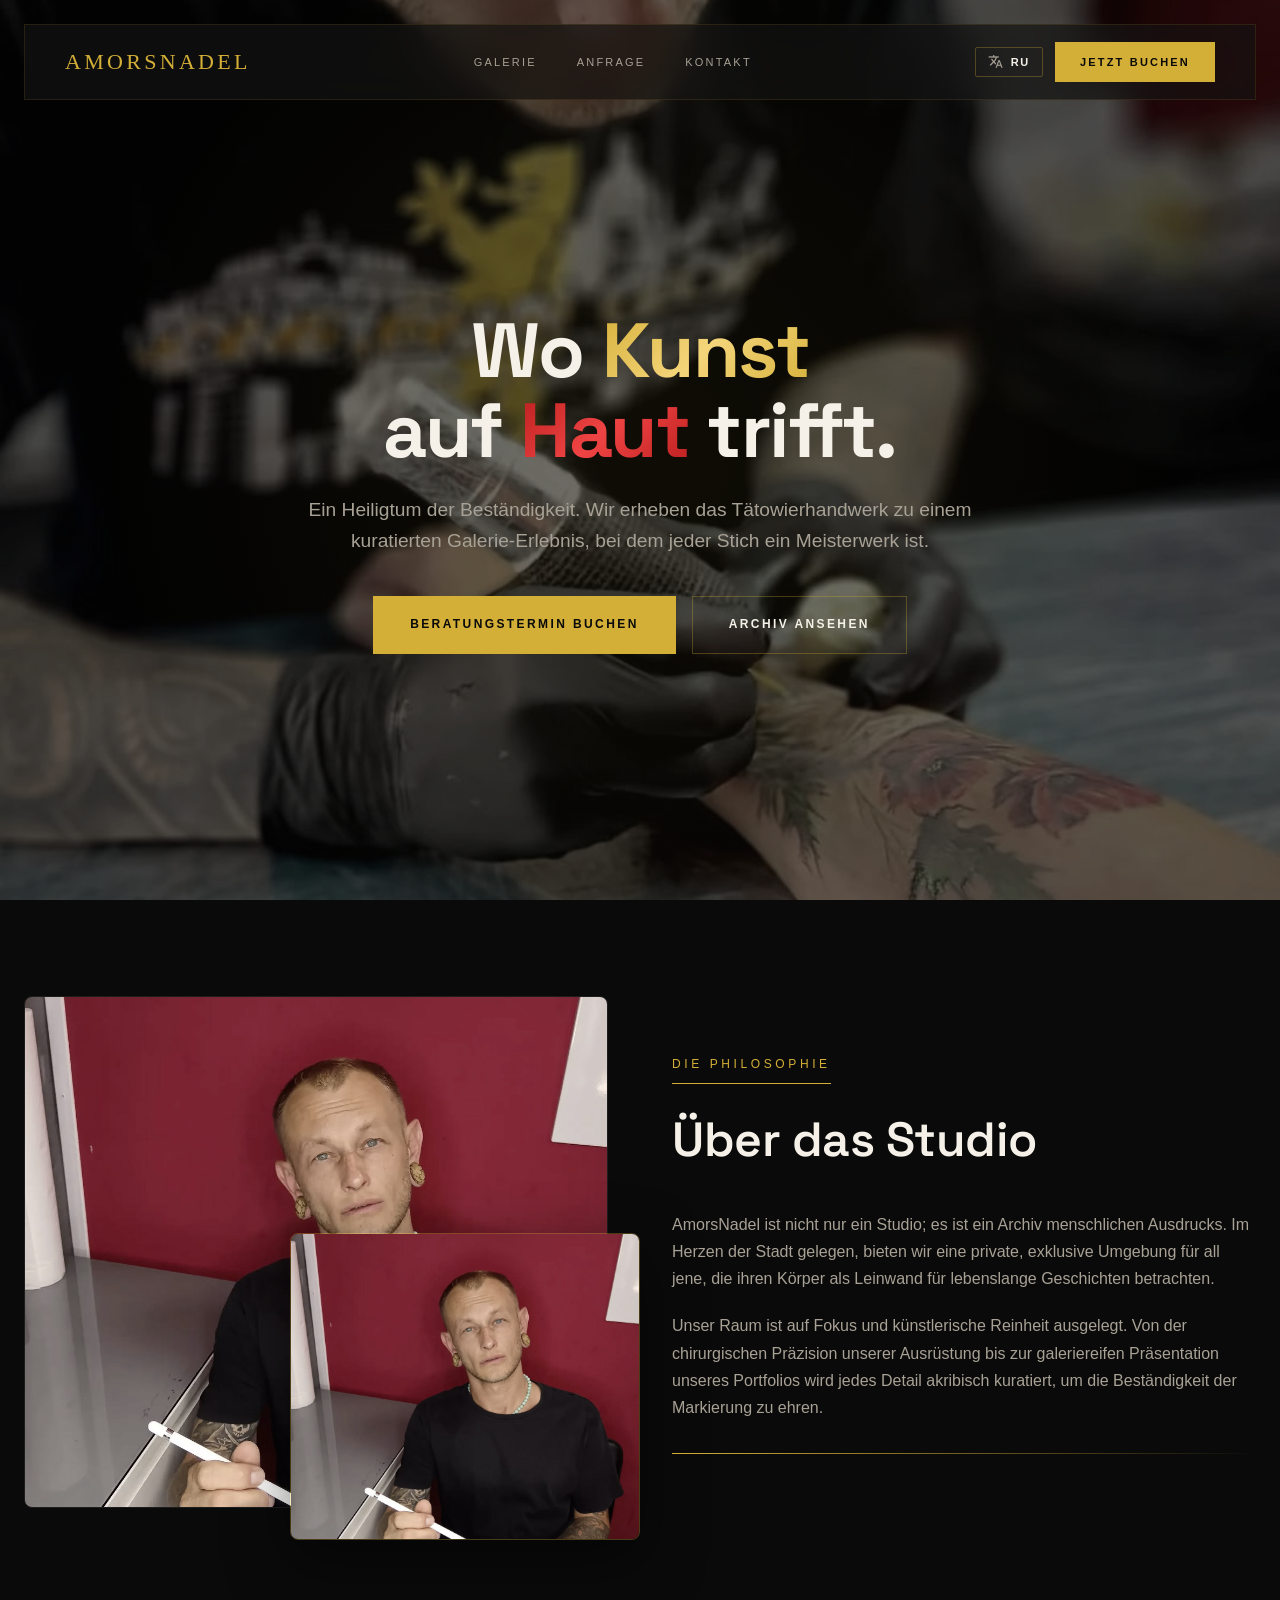
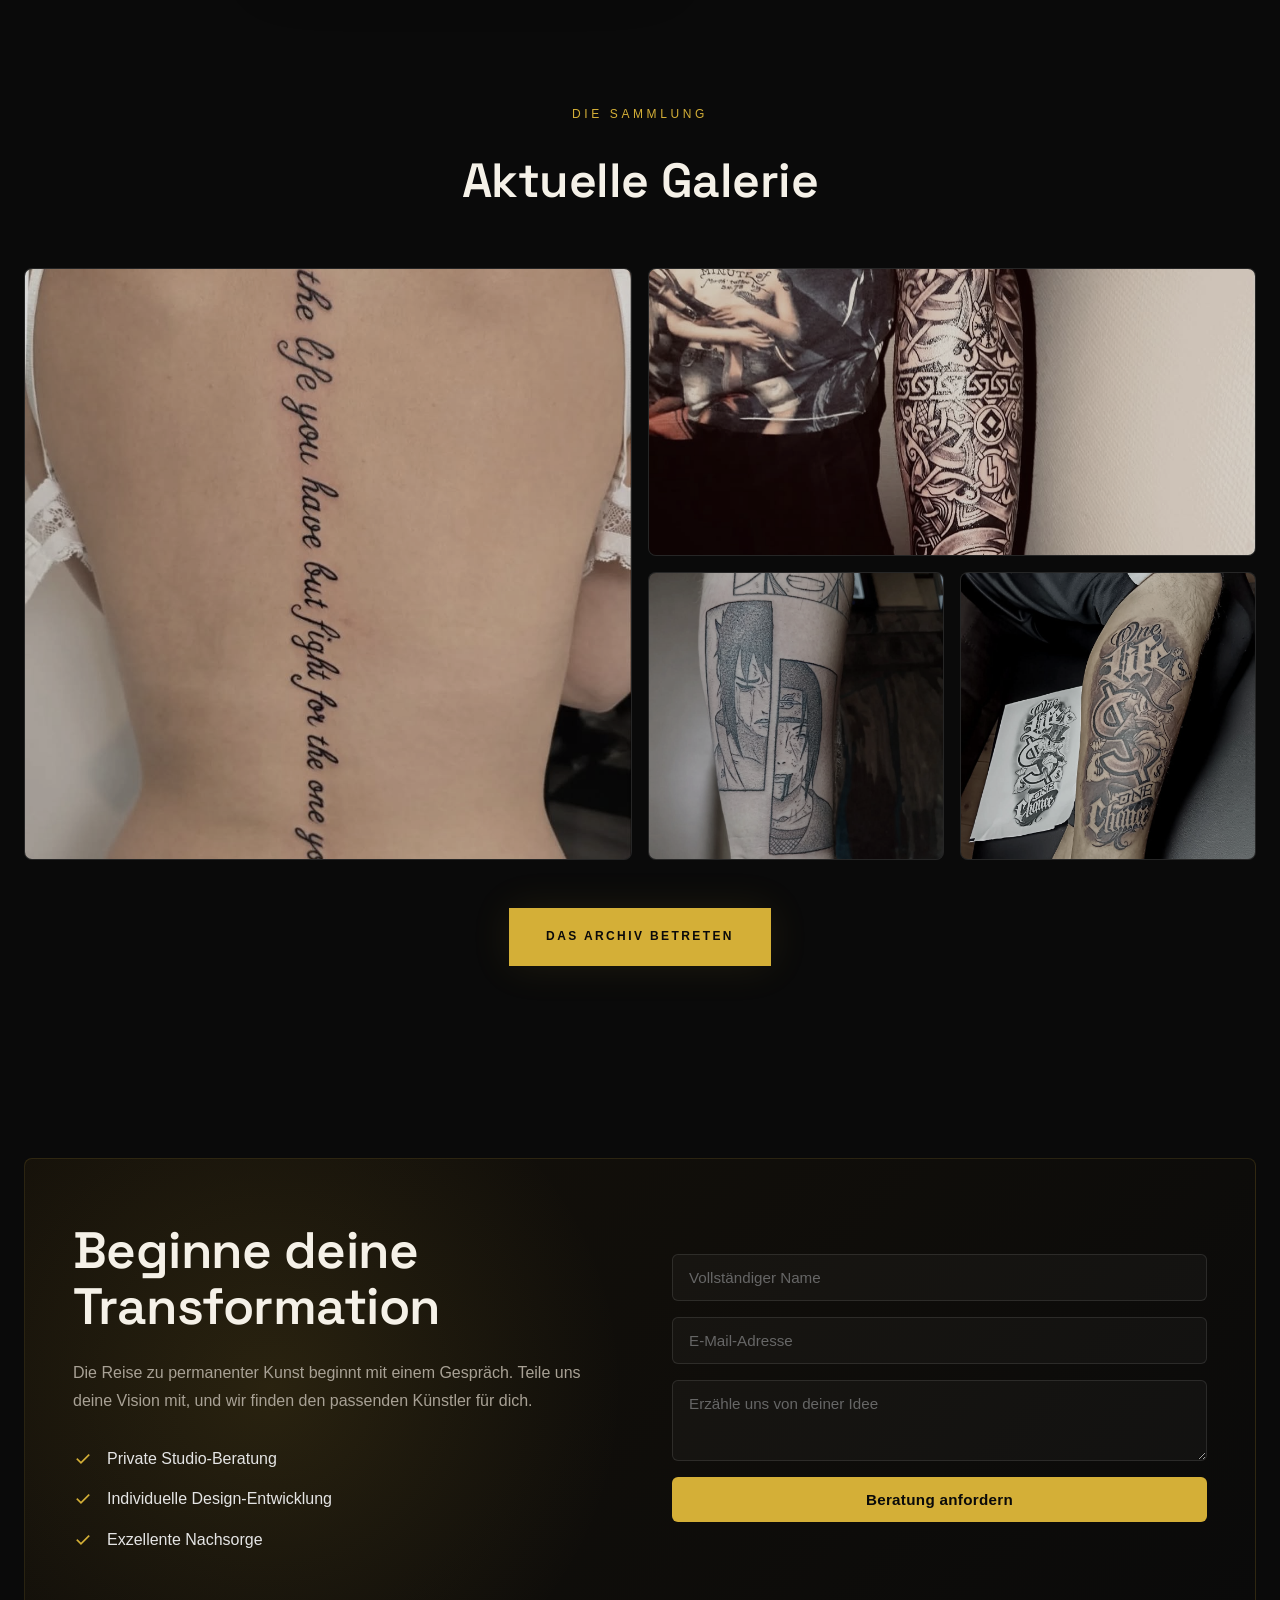
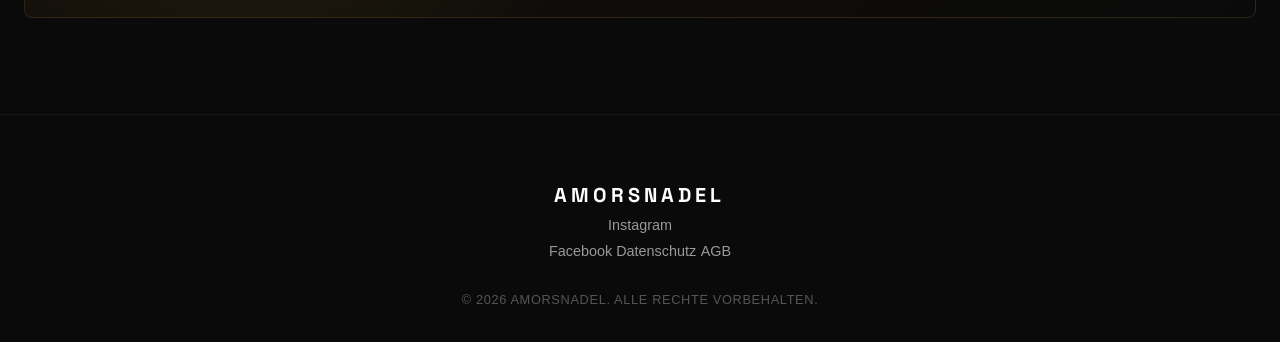
==== commit f9a7c7b2: "Add files via upload" ====
--- a/index.html
+++ b/index.html
@@ -190,10 +190,16 @@
 
   <!-- ===== Footer ===== -->
   <footer class="footer">
-    <a href="index.html" class="footer__logo">AMORSNADEL</a>
-    <div class="footer__links">
-      <a href="#" class="footer__link">Instagram</a>
-      <a href="#" class="footer__link">Facebook</a>
+    <div class="footer__row">
+      <a href="index.html" class="footer__logo">AMORSNADEL</a>
+      <a href="#" class="footer__link footer__link--social" aria-label="Instagram">
+        <img src="Bilder/instagram.svg" alt="" class="footer__icon" />
+        <span>Instagram</span>
+      </a>
+      <a href="#" class="footer__link footer__link--social" aria-label="Facebook">
+        <img src="Bilder/facebook.svg" alt="" class="footer__icon" />
+        <span>Facebook</span>
+      </a>
       <a href="#" class="footer__link" data-i18n="footer.datenschutz">Datenschutz</a>
       <a href="#" class="footer__link" data-i18n="footer.agb">AGB</a>
     </div>
--- a/css/style.css
+++ b/css/style.css
@@ -1,551 +1,663 @@
-/* ===== AmorsNadel – Global Styles ===== */
+/* ============================================================
+   AmorsNadel – Global Styles (Dark Luxury Edition)
+   Design System: Premium Tattoo Atelier
+   ============================================================ */
+
 :root {
-  /* Surface & Background */
-  --surface: #131313;
-  --surface-dim: #131313;
-  --surface-bright: #3a3939;
-  --surface-container-lowest: #0e0e0e;
-  --surface-container-low: #1c1b1b;
-  --surface-container: #201f1f;
-  --surface-container-high: #2a2a2a;
-  --surface-container-highest: #353534;
-  --surface-variant: #353534;
-  --background: #131313;
-
-  /* On-Surface */
-  --on-surface: #e5e2e1;
-  --on-surface-variant: #d0c5af;
-  --on-background: #e5e2e1;
-  --inverse-surface: #e5e2e1;
-  --inverse-on-surface: #313030;
-
-  /* Primary (reddish accent) */
-  --primary: #ffb4a8;
-  --on-primary: #690000;
-  --primary-container: #980000;
-  --on-primary-container: #ffdad4;
-
-  /* Secondary (gold accent – brand color) */
-  --secondary: #f2ca50;
-  --on-secondary: #3c2f00;
-  --secondary-container: #d4af37;
-  --on-secondary-container: #554300;
-
-  /* Tertiary */
-  --tertiary: #bfcdff;
-  --on-tertiary: #082b72;
-  --tertiary-container: #97b0ff;
-
-  /* Outline */
-  --outline: #99907c;
-  --outline-variant: #4d4635;
-
-  /* Error */
-  --error: #ffb4ab;
-  --on-error: #690005;
-  --error-container: #93000a;
-}
-
-*,
-*::before,
-*::after {
-  margin: 0;
-  padding: 0;
-  box-sizing: border-box;
-}
+  /* === Surfaces === */
+  --bg-base:           #0A0A0A;
+  --bg-surface:        #131313;
+  --bg-elevated:       #1C1B1B;
+  --bg-overlay:        rgba(10, 10, 10, 0.8);
+  --bg-overlay-soft:   rgba(10, 10, 10, 0.5);
+
+  /* === Gold Accent (Brand) === */
+  --gold-primary:      #D4AF37;
+  --gold-light:        #E8C766;
+  --gold-dark:         #9C7C1F;
+  --gold-glow:         rgba(212, 175, 55, 0.25);
+
+  /* === Text === */
+  --text-primary:      #F5F1E8;
+  --text-muted:        #A8A195;
+  --text-dim:          #6B655A;
+  --text-inverse:      #0A0A0A;
+
+  /* === Borders === */
+  --border-subtle:     rgba(212, 175, 55, 0.12);
+  --border-strong:     rgba(212, 175, 55, 0.3);
+  --border-divider:    rgba(255, 255, 255, 0.06);
+
+  /* === Status === */
+  --error:             #E15A4C;
+  --error-soft:        rgba(225, 90, 76, 0.15);
+  --success:           #7BAA6E;
+
+  /* === Z-Index Scale === */
+  --z-base:    1;
+  --z-raised:  10;
+  --z-sticky:  20;
+  --z-overlay: 30;
+  --z-modal:   50;
+
+  /* === Motion === */
+  --ease-out:     cubic-bezier(0.16, 1, 0.3, 1);
+  --ease-in-out:  cubic-bezier(0.65, 0, 0.35, 1);
+  --dur-fast:     200ms;
+  --dur-base:     350ms;
+  --dur-slow:     700ms;
+
+  /* === Shadows === */
+  --shadow-sm:   0 2px 8px rgba(0, 0, 0, 0.3);
+  --shadow-md:   0 12px 32px rgba(0, 0, 0, 0.4);
+  --shadow-lg:   0 25px 60px rgba(0, 0, 0, 0.6);
+  --shadow-gold: 0 0 40px rgba(212, 175, 55, 0.15);
+}
+
+/* ============================================================
+   Reset & Base
+   ============================================================ */
+*, *::before, *::after { margin: 0; padding: 0; box-sizing: border-box; }
 
 html {
   scroll-behavior: smooth;
+  font-size: 16px;
+  -webkit-text-size-adjust: 100%;
 }
 
 body {
-  background-color: var(--background);
-  color: var(--on-surface);
-  font-family: 'Manrope', sans-serif;
-  line-height: 1.6;
+  background-color: var(--bg-base);
+  color: var(--text-primary);
+  font-family: 'Inter', -apple-system, BlinkMacSystemFont, sans-serif;
+  font-weight: 300;
+  line-height: 1.65;
   -webkit-font-smoothing: antialiased;
-}
-
-::selection {
-  background: var(--secondary-container);
-  color: #fff;
-}
-
-img {
-  display: block;
-  max-width: 100%;
-}
+  -moz-osx-font-smoothing: grayscale;
+  overflow-x: hidden;
+}
+
+img, video { display: block; max-width: 100%; }
 
 a {
   text-decoration: none;
   color: inherit;
+  transition: color var(--dur-fast) var(--ease-out);
 }
 
 button {
   cursor: pointer;
   border: none;
+  background: none;
   font-family: inherit;
+  color: inherit;
 }
 
 input, textarea, select {
   font-family: inherit;
-}
-
-/* ===== Typography ===== */
-.font-headline {
-  font-family: 'Space Grotesk', sans-serif;
+  font-size: inherit;
+  color: inherit;
+}
+
+/* ============================================================
+   Typography
+   ============================================================ */
+.font-display {
+  font-family: 'Playfair Display', Georgia, serif;
+  font-weight: 500;
+  letter-spacing: -0.02em;
+}
+
+.font-accent {
+  font-family: 'Cormorant Garamond', Georgia, serif;
+  font-style: italic;
+  font-weight: 400;
 }
 
 .font-body {
-  font-family: 'Manrope', sans-serif;
-}
-
-/* ===== Utility ===== */
-.text-accent-gradient {
-  background: linear-gradient(to right, #f2ca50, #d4af37);
+  font-family: 'Inter', sans-serif;
+}
+
+.font-label {
+  font-family: 'Inter', sans-serif;
+  text-transform: uppercase;
+  letter-spacing: 0.25em;
+  font-weight: 500;
+  font-size: 0.6875rem;
+}
+
+/* ============================================================
+   Selection
+   ============================================================ */
+::selection {
+  background: var(--gold-primary);
+  color: var(--text-inverse);
+}
+
+::-moz-selection {
+  background: var(--gold-primary);
+  color: var(--text-inverse);
+}
+
+/* ============================================================
+   Focus (Accessibility)
+   ============================================================ */
+:focus { outline: none; }
+
+*:focus-visible {
+  outline: 2px solid var(--gold-primary);
+  outline-offset: 4px;
+  border-radius: 2px;
+}
+
+/* ============================================================
+   Skip Link (Accessibility)
+   ============================================================ */
+.skip-link {
+  position: absolute;
+  top: -100px;
+  left: 1rem;
+  z-index: var(--z-modal);
+  background: var(--gold-primary);
+  color: var(--text-inverse);
+  padding: 0.75rem 1.5rem;
+  font-family: 'Inter', sans-serif;
+  font-weight: 600;
+  letter-spacing: 0.1em;
+  text-transform: uppercase;
+  font-size: 0.75rem;
+  transition: top var(--dur-fast) var(--ease-out);
+}
+
+.skip-link:focus {
+  top: 1rem;
+}
+
+/* ============================================================
+   Utility Classes
+   ============================================================ */
+.text-gold-gradient {
+  background: linear-gradient(135deg, var(--gold-light) 0%, var(--gold-primary) 50%, var(--gold-dark) 100%);
   -webkit-background-clip: text;
+  background-clip: text;
   -webkit-text-fill-color: transparent;
-  background-clip: text;
-}
-
-.text-red-gradient {
-  background: linear-gradient(to right, #ffb4a8, #ff6b5a);
-  -webkit-background-clip: text;
-  -webkit-text-fill-color: transparent;
-  background-clip: text;
-}
-
-.hero-overlay {
-  background: linear-gradient(to top, var(--surface) 0%, transparent 100%);
-}
-
-.hero-gradient {
-  background: linear-gradient(180deg, rgba(19,19,19,0) 0%, rgba(14,14,14,1) 100%);
-}
-
-/* ===== Material Symbols ===== */
-.material-symbols-outlined {
-  font-variation-settings: 'FILL' 0, 'wght' 400, 'GRAD' 0, 'opsz' 24;
-}
-
-/* ===== Scrollbar ===== */
-.no-scrollbar::-webkit-scrollbar {
-  display: none;
-}
-.no-scrollbar {
-  -ms-overflow-style: none;
-  scrollbar-width: none;
-}
-
-/* ===== Navigation ===== */
+  color: transparent;
+}
+
+.text-accent {
+  color: var(--gold-primary);
+}
+
+.text-muted {
+  color: var(--text-muted);
+}
+
+.section-divider {
+  width: 100%;
+  height: 1px;
+  background: linear-gradient(to right, transparent, var(--border-subtle) 20%, var(--border-subtle) 80%, transparent);
+}
+
+.no-scrollbar::-webkit-scrollbar { display: none; }
+.no-scrollbar { -ms-overflow-style: none; scrollbar-width: none; }
+
+/* ============================================================
+   Scroll Reveal (IntersectionObserver)
+   ============================================================ */
+.reveal {
+  opacity: 0;
+  transform: translateY(40px);
+  transition: opacity var(--dur-slow) var(--ease-out), transform var(--dur-slow) var(--ease-out);
+}
+.reveal.revealed {
+  opacity: 1;
+  transform: translateY(0);
+}
+
+.reveal-fade { opacity: 0; transition: opacity 1s var(--ease-out); }
+.reveal-fade.revealed { opacity: 1; }
+
+.reveal-scale { opacity: 0; transform: scale(0.95); transition: opacity var(--dur-slow) var(--ease-out), transform var(--dur-slow) var(--ease-out); }
+.reveal-scale.revealed { opacity: 1; transform: scale(1); }
+
+[data-stagger] { transition-delay: calc(var(--stagger, 0) * 80ms); }
+
+/* ============================================================
+   Navigation (Floating Glassmorphism)
+   ============================================================ */
 .nav {
   position: fixed;
-  top: 0;
-  width: 100%;
-  z-index: 50;
-  background: rgba(10, 10, 10, 0.8);
-  backdrop-filter: blur(24px);
-  -webkit-backdrop-filter: blur(24px);
-  border-bottom: 1px solid rgba(255, 255, 255, 0.1);
+  top: 1rem;
+  left: 1rem;
+  right: 1rem;
+  z-index: var(--z-sticky);
+  background: rgba(19, 19, 19, 0.7);
+  backdrop-filter: blur(24px) saturate(180%);
+  -webkit-backdrop-filter: blur(24px) saturate(180%);
+  border: 1px solid var(--border-subtle);
   display: flex;
   justify-content: space-between;
   align-items: center;
-  padding: 0 2rem;
-  height: 5rem;
+  padding: 0 1.5rem;
+  height: 4.5rem;
+  transition: all var(--dur-base) var(--ease-out);
+}
+
+.nav.scrolled {
+  background: rgba(10, 10, 10, 0.9);
+  border-color: var(--border-strong);
+  box-shadow: var(--shadow-md);
+}
+
+.nav__brand {
+  display: flex;
+  align-items: center;
+  gap: 0.75rem;
+  text-decoration: none;
 }
 
 .nav__logo {
-  font-family: 'Space Grotesk', sans-serif;
-  font-size: 1.5rem;
-  font-weight: 700;
-  letter-spacing: -0.05em;
-  color: var(--secondary);
+  font-family: 'Playfair Display', serif;
+  font-size: 1.25rem;
+  font-weight: 500;
+  letter-spacing: 0.15em;
+  color: var(--gold-primary);
+}
+
+.nav__logo-mark {
+  width: 28px;
+  height: 28px;
+  display: grid;
+  place-items: center;
+  color: var(--gold-primary);
 }
 
 .nav__links {
   display: none;
   align-items: center;
-  gap: 3rem;
+  gap: 2.5rem;
 }
 
 .nav__link {
-  font-family: 'Space Grotesk', sans-serif;
-  text-transform: uppercase;
-  letter-spacing: 0.15em;
-  font-size: 0.75rem;
-  color: rgba(255, 255, 255, 0.7);
-  transition: color 0.3s;
-}
-
-.nav__link:hover,
-.nav__link--active {
-  color: var(--secondary);
-}
-
-.nav__link--active {
-  font-weight: 700;
-}
-
-.nav__cta {
-  background: var(--secondary-container);
-  color: var(--on-secondary-container);
-  padding: 0.5rem 1.5rem;
-  font-family: 'Space Grotesk', sans-serif;
-  text-transform: uppercase;
-  letter-spacing: 0.15em;
-  font-size: 0.75rem;
-  font-weight: 700;
-  transition: transform 0.2s;
-}
-
-.nav__cta:active {
-  transform: scale(0.9);
-}
-
-/* Language toggle */
-.lang-toggle {
-  display: flex;
-  align-items: center;
-  gap: 0.5rem;
-  background: transparent;
-  border: 1px solid rgba(255, 255, 255, 0.15);
-  padding: 0.35rem 0.75rem;
-  cursor: pointer;
-  transition: border-color 0.3s, background 0.3s;
-}
-
-.lang-toggle:hover {
-  border-color: var(--secondary);
-  background: rgba(242, 202, 80, 0.05);
-}
-
-.lang-toggle__icon {
-  font-size: 0.875rem;
-  color: var(--on-surface-variant);
-}
-
-.lang-toggle__label {
-  font-family: 'Space Grotesk', sans-serif;
+  position: relative;
+  font-family: 'Inter', sans-serif;
+  text-transform: uppercase;
+  letter-spacing: 0.2em;
   font-size: 0.6875rem;
-  font-weight: 700;
-  letter-spacing: 0.1em;
-  color: var(--on-surface);
-}
-
-/* Mobile menu */
-.nav__hamburger {
-  display: flex;
-  flex-direction: column;
-  gap: 5px;
-  background: none;
-  padding: 4px;
-}
-
-.nav__hamburger span {
-  display: block;
-  width: 24px;
-  height: 2px;
-  background: var(--on-surface);
-  transition: all 0.3s;
-}
-
-.nav__hamburger.active span:nth-child(1) {
-  transform: rotate(45deg) translate(5px, 5px);
-}
-.nav__hamburger.active span:nth-child(2) {
-  opacity: 0;
-}
-.nav__hamburger.active span:nth-child(3) {
-  transform: rotate(-45deg) translate(5px, -5px);
-}
-
-.nav__mobile-menu {
-  display: none;
-  position: fixed;
-  top: 5rem;
-  left: 0;
-  right: 0;
-  background: rgba(10, 10, 10, 0.95);
-  backdrop-filter: blur(24px);
-  padding: 2rem;
-  border-bottom: 1px solid rgba(255, 255, 255, 0.1);
-  z-index: 49;
-}
-
-.nav__mobile-menu.active {
-  display: flex;
-  flex-direction: column;
-  gap: 1.5rem;
-}
-
-.nav__mobile-menu .nav__link {
-  font-size: 1rem;
+  font-weight: 500;
+  color: var(--text-muted);
+  transition: color var(--dur-fast) var(--ease-out);
   padding: 0.5rem 0;
 }
 
-/* ===== Footer ===== */
-.footer {
-  background: #0a0a0a;
-  display: flex;
-  flex-direction: column;
-  align-items: center;
-  gap: 2rem;
-  padding: 4rem 3rem;
-  border-top: 1px solid rgba(255, 255, 255, 0.05);
-}
-
-.footer__logo {
-  font-family: 'Space Grotesk', sans-serif;
-  font-weight: 700;
-  color: var(--secondary);
-  font-size: 1.25rem;
-}
-
-.footer__links {
-  display: flex;
-  flex-wrap: wrap;
-  justify-content: center;
-  gap: 2rem;
-}
-
-.footer__link {
-  font-size: 0.875rem;
-  letter-spacing: 0.1em;
-  color: rgb(115, 115, 115);
-  opacity: 0.8;
-  transition: color 0.3s, opacity 0.3s;
-}
-
-.footer__link:hover {
-  color: var(--secondary);
-  opacity: 1;
-}
-
-.footer__copy {
-  font-size: 0.625rem;
-  letter-spacing: 0.15em;
-  text-transform: uppercase;
-  color: rgb(115, 115, 115);
-}
-
-/* ===== Form Underline Style ===== */
-.form-underline {
-  border: none;
-  border-bottom: 1px solid var(--outline-variant);
-  background: transparent;
-  width: 100%;
-  padding: 1rem 0;
-  color: var(--on-surface);
-  font-family: 'Space Grotesk', sans-serif;
-  letter-spacing: 0.1em;
-  transition: all 0.3s ease;
-  outline: none;
-}
-
-.form-underline:focus {
-  border-bottom-color: var(--secondary);
-  background: rgba(242, 202, 80, 0.03);
-}
-
-.form-underline::placeholder {
-  color: rgb(80, 80, 80);
-}
-
-/* ===== Buttons ===== */
-.btn {
-  display: inline-block;
-  font-family: 'Space Grotesk', sans-serif;
-  font-weight: 700;
-  text-transform: uppercase;
-  letter-spacing: 0.15em;
-  font-size: 0.75rem;
-  transition: all 0.3s;
-}
-
-.btn--primary {
-  background: var(--secondary-container);
-  color: var(--on-secondary-container);
-  padding: 1.25rem 2.5rem;
-}
-
-.btn--primary:hover {
-  filter: brightness(1.1);
-}
-
-.btn--secondary {
-  background: var(--secondary);
-  color: var(--on-secondary);
-  padding: 1.25rem 2.5rem;
-}
-
-.btn--secondary:hover {
-  filter: brightness(1.1);
-}
-
-.btn--outline {
-  border: 1px solid var(--outline-variant);
-  color: var(--on-surface);
-  padding: 1.25rem 2.5rem;
-  background: transparent;
-}
-
-.btn--outline:hover {
-  background: rgba(255, 255, 255, 0.05);
-}
-
-/* ===== Floating Booking Bar ===== */
-.floating-bar {
-  position: fixed;
-  bottom: 2rem;
-  left: 50%;
-  transform: translateX(-50%);
-  z-index: 50;
-  background: rgba(42, 42, 42, 0.8);
-  backdrop-filter: blur(24px);
-  -webkit-backdrop-filter: blur(24px);
-  padding: 1rem 2rem;
-  border: 1px solid rgba(77, 70, 53, 0.2);
-  box-shadow: 0 25px 50px rgba(0, 0, 0, 0.5);
-  display: flex;
-  align-items: center;
-  gap: 3rem;
-}
-
-.floating-bar__text {
-  display: none;
-}
-
-.floating-bar__divider {
-  display: none;
-  width: 1px;
-  height: 2rem;
-  background: rgba(77, 70, 53, 0.3);
-}
-
-.floating-bar__btn {
-  background: var(--secondary);
-  color: var(--on-secondary);
-  padding: 0.75rem 2rem;
-  font-family: 'Space Grotesk', sans-serif;
-  font-size: 0.75rem;
-  font-weight: 800;
-  letter-spacing: 0.15em;
-  text-transform: uppercase;
-  transition: transform 0.2s;
-  white-space: nowrap;
-}
-
-.floating-bar__btn:active {
-  transform: scale(0.95);
-}
-
-/* ===== Gallery Grid (Bento) ===== */
-.gallery-grid {
-  display: grid;
-  grid-template-columns: 1fr;
-  gap: 1rem;
-}
-
-.gallery-item {
-  position: relative;
-  overflow: hidden;
-  background: var(--surface-container-low);
-  min-height: 300px;
-}
-
-.gallery-item img {
-  width: 100%;
-  height: 100%;
-  object-fit: cover;
-  filter: grayscale(100%);
-  transition: all 0.7s;
-}
-
-.gallery-item:hover img {
-  filter: grayscale(0%);
-  transform: scale(1.08);
-}
-
-.gallery-item__overlay {
-  position: absolute;
-  inset: 0;
-  background: linear-gradient(to top, rgba(14,14,14,0.8), transparent);
-  opacity: 0;
-  transition: opacity 0.5s;
-}
-
-.gallery-item:hover .gallery-item__overlay {
-  opacity: 1;
-}
-
-.gallery-item__info {
+.nav__link::after {
+  content: '';
   position: absolute;
   bottom: 0;
   left: 0;
-  padding: 1.5rem;
-  transform: translateY(1rem);
+  width: 0;
+  height: 1px;
+  background: var(--gold-primary);
+  transition: width var(--dur-base) var(--ease-out);
+}
+
+.nav__link:hover { color: var(--text-primary); }
+.nav__link:hover::after { width: 100%; }
+
+.nav__link--active {
+  color: var(--gold-primary);
+}
+.nav__link--active::after { width: 100%; }
+
+.nav__actions {
+  display: flex;
+  align-items: center;
+  gap: 0.75rem;
+}
+
+.nav__cta {
+  display: none;
+  background: var(--gold-primary);
+  color: var(--text-inverse);
+  padding: 0.625rem 1.5rem;
+  font-family: 'Inter', sans-serif;
+  text-transform: uppercase;
+  letter-spacing: 0.2em;
+  font-size: 0.6875rem;
+  font-weight: 600;
+  border: 1px solid var(--gold-primary);
+  transition: all var(--dur-fast) var(--ease-out);
+}
+
+.nav__cta:hover {
+  background: transparent;
+  color: var(--gold-primary);
+  box-shadow: var(--shadow-gold);
+}
+
+.nav__cta:active { transform: scale(0.96); }
+
+/* Language toggle */
+.lang-toggle {
+  display: flex;
+  align-items: center;
+  gap: 0.5rem;
+  background: transparent;
+  border: 1px solid var(--border-strong);
+  padding: 0.4rem 0.75rem;
+  transition: all var(--dur-fast) var(--ease-out);
+  border-radius: 2px;
+}
+
+.lang-toggle:hover {
+  border-color: var(--gold-primary);
+  background: rgba(212, 175, 55, 0.08);
+}
+
+.lang-toggle__icon { font-size: 0.95rem; color: var(--text-muted); }
+
+.lang-toggle__label {
+  font-family: 'Inter', sans-serif;
+  font-size: 0.6875rem;
+  font-weight: 600;
+  letter-spacing: 0.15em;
+  color: var(--text-primary);
+}
+
+/* Hamburger */
+.nav__hamburger {
+  display: flex;
+  flex-direction: column;
+  gap: 4px;
+  background: none;
+  padding: 8px;
+  width: 36px;
+  height: 36px;
+  align-items: center;
+  justify-content: center;
+}
+
+.nav__hamburger span {
+  display: block;
+  width: 22px;
+  height: 1.5px;
+  background: var(--text-primary);
+  transition: all var(--dur-base) var(--ease-out);
+}
+
+.nav__hamburger.active span:nth-child(1) { transform: rotate(45deg) translate(4px, 4px); }
+.nav__hamburger.active span:nth-child(2) { opacity: 0; }
+.nav__hamburger.active span:nth-child(3) { transform: rotate(-45deg) translate(4px, -4px); }
+
+/* Mobile Menu */
+.nav__mobile-menu {
+  position: fixed;
+  top: 5.5rem;
+  left: 1rem;
+  right: 1rem;
+  z-index: calc(var(--z-sticky) - 1);
+  background: rgba(19, 19, 19, 0.95);
+  backdrop-filter: blur(24px);
+  -webkit-backdrop-filter: blur(24px);
+  border: 1px solid var(--border-subtle);
+  padding: 2rem;
+  display: none;
+  flex-direction: column;
+  gap: 0.25rem;
   opacity: 0;
-  transition: all 0.5s;
-}
-
-.gallery-item:hover .gallery-item__info {
+  transform: translateY(-10px);
+  transition: opacity var(--dur-base) var(--ease-out), transform var(--dur-base) var(--ease-out);
+}
+
+.nav__mobile-menu.active {
+  display: flex;
+  opacity: 1;
   transform: translateY(0);
-  opacity: 1;
-}
-
-.gallery-item__title {
-  font-family: 'Space Grotesk', sans-serif;
-  color: var(--secondary);
-  font-weight: 700;
-  font-size: 1.125rem;
-}
-
-.gallery-item__tag {
-  color: var(--on-surface-variant);
-  font-size: 0.625rem;
+}
+
+.nav__mobile-menu .nav__link {
+  font-size: 0.875rem;
+  padding: 0.875rem 0;
+  border-bottom: 1px solid var(--border-divider);
+  display: block;
+}
+
+.nav__mobile-menu .nav__link:last-of-type { border-bottom: none; }
+
+.nav__mobile-menu .lang-toggle { margin-top: 0.75rem; align-self: flex-start; }
+
+/* ============================================================
+   Buttons
+   ============================================================ */
+.btn {
+  display: inline-flex;
+  align-items: center;
+  justify-content: center;
+  gap: 0.5rem;
+  font-family: 'Inter', sans-serif;
+  font-weight: 600;
+  text-transform: uppercase;
   letter-spacing: 0.2em;
-  text-transform: uppercase;
-  margin-top: 0.25rem;
-}
-
-/* ===== Responsive ===== */
+  font-size: 0.75rem;
+  padding: 1.125rem 2.25rem;
+  border: 1px solid transparent;
+  cursor: pointer;
+  transition: all var(--dur-base) var(--ease-out);
+  text-decoration: none;
+  white-space: nowrap;
+}
+
+.btn--primary {
+  background: var(--gold-primary);
+  color: var(--text-inverse);
+  border-color: var(--gold-primary);
+}
+.btn--primary:hover {
+  background: var(--gold-light);
+  border-color: var(--gold-light);
+  box-shadow: var(--shadow-gold);
+  transform: translateY(-2px);
+}
+.btn--primary:active { transform: translateY(0); }
+
+.btn--outline {
+  background: transparent;
+  color: var(--text-primary);
+  border-color: var(--border-strong);
+}
+.btn--outline:hover {
+  border-color: var(--gold-primary);
+  background: rgba(212, 175, 55, 0.06);
+}
+
+.btn--ghost {
+  background: transparent;
+  color: var(--gold-primary);
+  padding: 0.75rem 1.5rem;
+}
+.btn--ghost:hover { color: var(--gold-light); }
+
+.btn__icon {
+  font-size: 1rem;
+  transition: transform var(--dur-base) var(--ease-out);
+}
+.btn:hover .btn__icon { transform: translateX(4px); }
+
+/* ============================================================
+   Footer
+   ============================================================ */
+.footer {
+  background: var(--bg-base);
+  border-top: 1px solid var(--border-divider);
+  padding: 5rem 2rem 2rem;
+}
+
+.footer__inner {
+  max-width: 80rem;
+  margin: 0 auto;
+  display: grid;
+  grid-template-columns: 1fr;
+  gap: 3rem;
+}
+
+.footer__brand { display: flex; flex-direction: column; gap: 1rem; }
+.footer__logo {
+  font-family: 'Playfair Display', serif;
+  font-size: 1.5rem;
+  font-weight: 500;
+  color: var(--gold-primary);
+  letter-spacing: 0.15em;
+}
+.footer__tagline {
+  color: var(--text-muted);
+  font-size: 0.875rem;
+  font-style: italic;
+  max-width: 24rem;
+}
+
+.footer__col-title {
+  font-family: 'Inter', sans-serif;
+  font-size: 0.6875rem;
+  font-weight: 600;
+  letter-spacing: 0.25em;
+  text-transform: uppercase;
+  color: var(--text-primary);
+  margin-bottom: 1.25rem;
+}
+
+.footer__links {
+  display: flex;
+  flex-direction: column;
+  gap: 0.75rem;
+  list-style: none;
+}
+
+.footer__link {
+  font-size: 0.875rem;
+  color: var(--text-muted);
+  transition: color var(--dur-fast) var(--ease-out);
+}
+.footer__link:hover { color: var(--gold-primary); }
+
+.footer__social {
+  display: flex;
+  gap: 0.75rem;
+  margin-top: 0.5rem;
+}
+.footer__social a {
+  width: 38px;
+  height: 38px;
+  display: grid;
+  place-items: center;
+  border: 1px solid var(--border-subtle);
+  color: var(--text-muted);
+  border-radius: 50%;
+  transition: all var(--dur-fast) var(--ease-out);
+}
+.footer__social a:hover {
+  border-color: var(--gold-primary);
+  color: var(--gold-primary);
+  transform: translateY(-2px);
+}
+.footer__social svg { width: 16px; height: 16px; }
+
+.footer__bottom {
+  max-width: 80rem;
+  margin: 3rem auto 0;
+  padding-top: 2rem;
+  border-top: 1px solid var(--border-divider);
+  display: flex;
+  flex-direction: column;
+  align-items: center;
+  gap: 0.5rem;
+  text-align: center;
+}
+
+.footer__copy {
+  font-size: 0.6875rem;
+  letter-spacing: 0.15em;
+  text-transform: uppercase;
+  color: var(--text-dim);
+}
+
+.footer__legal {
+  display: flex;
+  gap: 1.5rem;
+  flex-wrap: wrap;
+  justify-content: center;
+}
+.footer__legal a {
+  font-size: 0.6875rem;
+  letter-spacing: 0.15em;
+  text-transform: uppercase;
+  color: var(--text-dim);
+}
+.footer__legal a:hover { color: var(--gold-primary); }
+
+/* ============================================================
+   Material Symbols
+   ============================================================ */
+.material-symbols-outlined {
+  font-variation-settings: 'FILL' 0, 'wght' 400, 'GRAD' 0, 'opsz' 24;
+}
+
+/* ============================================================
+   Form Underline Style (shared)
+   ============================================================ */
+.form-underline {
+  width: 100%;
+  background: transparent;
+  border: none;
+  border-bottom: 1px solid var(--border-strong);
+  padding: 1rem 0;
+  color: var(--text-primary);
+  font-family: 'Inter', sans-serif;
+  letter-spacing: 0.05em;
+  transition: all var(--dur-base) var(--ease-out);
+}
+
+.form-underline:focus {
+  border-bottom-color: var(--gold-primary);
+}
+.form-underline::placeholder { color: var(--text-dim); }
+
+/* ============================================================
+   Responsive
+   ============================================================ */
+@media (min-width: 640px) {
+  .nav { padding: 0 2rem; }
+  .nav__cta { display: inline-flex; }
+}
+
 @media (min-width: 768px) {
-  .nav__links {
-    display: flex;
+  .nav { top: 1.25rem; left: 1.25rem; right: 1.25rem; height: 4.75rem; padding: 0 2.5rem; }
+  .nav__logo { font-size: 1.375rem; }
+  .nav__links { display: flex; }
+  .nav__hamburger { display: none; }
+  .nav__mobile-menu { display: none !important; }
+
+  .footer__inner {
+    grid-template-columns: 2fr 1fr 1fr 1fr;
+    gap: 3rem;
   }
-
-  .nav__hamburger {
-    display: none;
-  }
-
-  .footer {
+  .footer__bottom {
     flex-direction: row;
     justify-content: space-between;
   }
-
-  .floating-bar__text {
-    display: block;
+}
+
+@media (min-width: 1024px) {
+  .nav { top: 1.5rem; left: 1.5rem; right: 1.5rem; }
+}
+
+/* ============================================================
+   Reduced Motion (Accessibility)
+   ============================================================ */
+@media (prefers-reduced-motion: reduce) {
+  *, *::before, *::after {
+    animation-duration: 0.01ms !important;
+    animation-iteration-count: 1 !important;
+    transition-duration: 0.01ms !important;
+    scroll-behavior: auto !important;
   }
-
-  .floating-bar__divider {
-    display: block;
-  }
-
-  .gallery-grid {
-    grid-template-columns: repeat(4, 1fr);
-    grid-auto-rows: 300px;
-  }
-
-  .gallery-item--large {
-    grid-column: span 2;
-    grid-row: span 2;
-  }
-
-  .gallery-item--wide {
-    grid-column: span 2;
-  }
-
-  .gallery-item--tall {
-    grid-row: span 2;
-  }
-}
+  .reveal { opacity: 1; transform: none; }
+}
--- a/css/pages.css
+++ b/css/pages.css
@@ -1,14 +1,16 @@
-/* ===== AmorsNadel – Page-specific Styles ===== */
-
-/* ===== Index / Landing Page ===== */
+/* =========================================================
+   PAGES.CSS – Seiten-spezifische Stile für AmorsNadel
+   ========================================================= */
+
+/* ===== Hero Section ===== */
 .hero {
   position: relative;
-  height: 100vh;
-  width: 100%;
+  min-height: 100vh;
+  display: flex;
+  align-items: center;
+  justify-content: center;
+  padding: 8rem 1.5rem 4rem;
   overflow: hidden;
-  display: flex;
-  align-items: flex-end;
-  padding: 0 2rem 8rem;
 }
 
 .hero__bg {
@@ -17,939 +19,1616 @@
   z-index: 0;
 }
 
-.hero__bg img,
-.hero__bg video {
+.hero__bg img {
   width: 100%;
   height: 100%;
   object-fit: cover;
-  opacity: 0.6;
+  filter: grayscale(40%) brightness(0.5);
 }
 
 .hero__bg-overlay {
   position: absolute;
   inset: 0;
+  background: linear-gradient(180deg,
+    rgba(10,10,10,0.6) 0%,
+    rgba(10,10,10,0.85) 50%,
+    rgba(10,10,10,1) 100%);
+}
+
+.hero-overlay {
+  background: radial-gradient(circle at center,
+    rgba(212,175,55,0.08) 0%,
+    transparent 70%);
 }
 
 .hero__content {
   position: relative;
-  z-index: 10;
+  z-index: 1;
   max-width: 56rem;
+  text-align: center;
 }
 
 .hero__title {
-  font-family: 'Space Grotesk', sans-serif;
-  font-size: clamp(3.5rem, 8vw, 9rem);
+  font-family: var(--font-display, 'Space Grotesk', sans-serif);
+  font-size: clamp(2.5rem, 6vw, 5.5rem);
   font-weight: 700;
-  line-height: 0.95;
-  letter-spacing: -0.05em;
-  margin-bottom: 1.5rem;
+  line-height: 1.05;
+  letter-spacing: -0.02em;
+  margin: 0 0 1.5rem;
 }
 
 .hero__desc {
-  font-size: 1.125rem;
-  color: var(--on-surface-variant);
-  max-width: 36rem;
-  margin-bottom: 3rem;
-  letter-spacing: 0.05em;
-  line-height: 1.7;
+  font-size: clamp(1rem, 1.5vw, 1.25rem);
+  line-height: 1.6;
+  color: var(--text-muted, #b8b8b8);
+  max-width: 42rem;
+  margin: 0 auto 2.5rem;
 }
 
 .hero__actions {
   display: flex;
-  flex-direction: column;
-  gap: 1.5rem;
+  gap: 1rem;
+  justify-content: center;
+  flex-wrap: wrap;
+}
+
+.text-accent-gradient {
+  background: linear-gradient(135deg, #d4af37 0%, #f4d57a 50%, #d4af37 100%);
+  -webkit-background-clip: text;
+  background-clip: text;
+  -webkit-text-fill-color: transparent;
+  color: transparent;
+}
+
+.text-red-gradient {
+  background: linear-gradient(135deg, #b91c1c 0%, #ef4444 50%, #b91c1c 100%);
+  -webkit-background-clip: text;
+  background-clip: text;
+  -webkit-text-fill-color: transparent;
+  color: transparent;
 }
 
 /* ===== About Section ===== */
 .about {
-  background: var(--surface-container-lowest);
-  padding: 8rem 2rem;
+  padding: 6rem 1.5rem;
+  max-width: 80rem;
+  margin: 0 auto;
 }
 
 .about__grid {
   display: grid;
-  grid-template-columns: 1fr;
-  gap: 5rem;
+  grid-template-columns: 1fr 1fr;
+  gap: 4rem;
   align-items: center;
-  max-width: 80rem;
-  margin: 0 auto;
 }
 
 .about__images {
   position: relative;
+  height: 32rem;
+}
+
+.about__img-main,
+.about__img-accent {
+  position: absolute;
+  overflow: hidden;
+  border-radius: 0.5rem;
+  border: 1px solid rgba(255,255,255,0.08);
 }
 
 .about__img-main {
-  aspect-ratio: 4/5;
-  position: relative;
-  z-index: 10;
-  border: 1px solid rgba(77, 70, 53, 0.3);
-  overflow: hidden;
-}
-
-.about__img-main img {
-  width: 100%;
-  height: 100%;
-  object-fit: cover;
-  filter: grayscale(100%) brightness(0.75);
+  inset: 0;
+  z-index: 1;
 }
 
 .about__img-accent {
-  display: none;
-  position: absolute;
-  bottom: -2.5rem;
-  right: -2.5rem;
-  width: 66%;
-  aspect-ratio: 1;
-  z-index: 0;
-  border: 1px solid rgba(255, 180, 168, 0.3);
-  overflow: hidden;
-}
-
+  width: 60%;
+  height: 60%;
+  bottom: -2rem;
+  right: -2rem;
+  z-index: 2;
+  border: 1px solid rgba(212,175,55,0.3);
+  box-shadow: 0 20px 60px rgba(0,0,0,0.5);
+}
+
+.about__img-main img,
 .about__img-accent img {
   width: 100%;
   height: 100%;
   object-fit: cover;
-  opacity: 0.5;
-  filter: grayscale(100%);
+  filter: grayscale(30%);
+  transition: transform 0.6s ease, filter 0.6s ease;
+}
+
+.about__img-main:hover img,
+.about__img-accent:hover img {
+  transform: scale(1.05);
+  filter: grayscale(0%);
 }
 
 .about__label {
-  font-family: 'Space Grotesk', sans-serif;
-  color: var(--secondary);
-  text-transform: uppercase;
+  display: inline-block;
+  font-size: 0.75rem;
   letter-spacing: 0.3em;
-  font-size: 0.875rem;
-  font-weight: 700;
+  text-transform: uppercase;
+  color: var(--accent, #d4af37);
   margin-bottom: 1rem;
-  display: block;
+  padding-bottom: 0.5rem;
+  border-bottom: 1px solid var(--accent, #d4af37);
 }
 
 .about__title {
-  font-family: 'Space Grotesk', sans-serif;
-  font-size: clamp(2.5rem, 5vw, 3.75rem);
-  font-weight: 700;
-  margin-bottom: 2rem;
-  line-height: 1.1;
-}
-
-.about__text {
-  color: var(--on-surface-variant);
-  font-size: 1.125rem;
-  line-height: 1.8;
-}
-
-.about__text p + p {
-  margin-top: 1.5rem;
+  font-family: var(--font-display, 'Space Grotesk', sans-serif);
+  font-size: clamp(2rem, 4vw, 3rem);
+  font-weight: 600;
+  margin: 0 0 2rem;
+  letter-spacing: -0.01em;
+}
+
+.about__text p {
+  color: var(--text-muted, #b8b8b8);
+  line-height: 1.7;
+  margin: 0 0 1.25rem;
+  font-size: 1rem;
 }
 
 .about__divider {
-  margin-top: 3rem;
   height: 1px;
-  width: 8rem;
-  background: var(--secondary);
-}
-
-/* ===== Gallery Sneak Peek ===== */
+  background: linear-gradient(90deg,
+    var(--accent, #d4af37) 0%,
+    transparent 100%);
+  margin-top: 2rem;
+}
+
+/* ===== Gallery Peek ===== */
 .gallery-peek {
-  background: var(--surface-container-lowest);
-  padding: 8rem 2rem;
+  padding: 6rem 1.5rem;
+  max-width: 90rem;
+  margin: 0 auto;
 }
 
 .gallery-peek__header {
   text-align: center;
-  margin-bottom: 5rem;
+  margin-bottom: 3rem;
 }
 
 .gallery-peek__label {
-  font-family: 'Space Grotesk', sans-serif;
-  color: var(--secondary);
-  text-transform: uppercase;
+  display: inline-block;
+  font-size: 0.75rem;
   letter-spacing: 0.3em;
-  font-size: 0.875rem;
-  font-weight: 700;
-  display: block;
+  text-transform: uppercase;
+  color: var(--accent, #d4af37);
   margin-bottom: 1rem;
 }
 
 .gallery-peek__title {
-  font-family: 'Space Grotesk', sans-serif;
-  font-size: clamp(2.5rem, 5vw, 3.75rem);
-  font-weight: 700;
+  font-family: var(--font-display, 'Space Grotesk', sans-serif);
+  font-size: clamp(2rem, 4vw, 3rem);
+  font-weight: 600;
+  margin: 0;
+  letter-spacing: -0.01em;
+}
+
+.gallery-grid {
+  display: grid;
+  grid-template-columns: repeat(4, 1fr);
+  grid-auto-rows: 18rem;
+  gap: 1rem;
+  margin-bottom: 3rem;
+}
+
+.gallery-item {
+  position: relative;
+  overflow: hidden;
+  border-radius: 0.5rem;
+  background: #1a1a1a;
+  border: 1px solid rgba(255,255,255,0.05);
+  cursor: pointer;
+}
+
+.gallery-item img {
+  width: 100%;
+  height: 100%;
+  object-fit: cover;
+  transition: transform 0.7s ease, filter 0.7s ease;
+  filter: grayscale(40%) brightness(0.85);
+}
+
+.gallery-item:hover img {
+  transform: scale(1.08);
+  filter: grayscale(0%) brightness(1);
+}
+
+.gallery-item--large {
+  grid-column: span 2;
+  grid-row: span 2;
+}
+
+.gallery-item--wide {
+  grid-column: span 2;
+}
+
+.gallery-item__overlay {
+  position: absolute;
+  inset: 0;
+  background: linear-gradient(180deg,
+    transparent 50%,
+    rgba(10,10,10,0.9) 100%);
+  opacity: 0;
+  transition: opacity 0.4s ease;
+}
+
+.gallery-item:hover .gallery-item__overlay {
+  opacity: 1;
+}
+
+.gallery-item__info {
+  position: absolute;
+  bottom: 1.5rem;
+  left: 1.5rem;
+  right: 1.5rem;
+  z-index: 2;
+  transform: translateY(10px);
+  opacity: 0;
+  transition: transform 0.4s ease, opacity 0.4s ease;
+}
+
+.gallery-item:hover .gallery-item__info {
+  transform: translateY(0);
+  opacity: 1;
+}
+
+.gallery-item__title {
+  font-family: var(--font-display, 'Space Grotesk', sans-serif);
+  font-weight: 500;
+  margin: 0;
+  color: #fff;
+  letter-spacing: 0.01em;
 }
 
 .gallery-peek__cta {
-  margin-top: 5rem;
-  display: flex;
-  justify-content: center;
-}
-
-/* ===== Consultation Section ===== */
+  text-align: center;
+}
+
+/* ===== Consult Section ===== */
 .consult {
-  position: relative;
-  padding: 8rem 2rem;
-  background: var(--surface);
-}
-
-.consult__box {
+  padding: 6rem 1.5rem;
   max-width: 80rem;
   margin: 0 auto;
-  border: 1px solid rgba(77, 70, 53, 0.3);
-  padding: 3rem;
+}
+
+.consult__box {
   position: relative;
+  padding: 4rem 3rem;
+  background: linear-gradient(135deg, #15110a 0%, #0a0a0a 100%);
+  border: 1px solid rgba(212,175,55,0.15);
+  border-radius: 0.5rem;
   overflow: hidden;
 }
 
 .consult__glow {
   position: absolute;
-  top: 0;
-  right: 0;
-  width: 16rem;
-  height: 16rem;
-  background: rgba(212, 175, 55, 0.05);
-  filter: blur(120px);
+  top: -50%;
+  left: -10%;
+  width: 60%;
+  height: 200%;
+  background: radial-gradient(circle, rgba(212,175,55,0.12) 0%, transparent 60%);
+  pointer-events: none;
 }
 
 .consult__grid {
   position: relative;
-  z-index: 10;
   display: grid;
-  grid-template-columns: 1fr;
+  grid-template-columns: 1fr 1fr;
   gap: 4rem;
+  align-items: center;
 }
 
 .consult__title {
-  font-family: 'Space Grotesk', sans-serif;
-  font-size: clamp(2rem, 4vw, 3rem);
-  font-weight: 700;
-  margin-bottom: 2rem;
+  font-family: var(--font-display, 'Space Grotesk', sans-serif);
+  font-size: clamp(2rem, 4vw, 3.5rem);
+  font-weight: 600;
+  margin: 0 0 1.5rem;
+  letter-spacing: -0.01em;
+  line-height: 1.1;
 }
 
 .consult__desc {
-  color: var(--on-surface-variant);
-  font-size: 1.125rem;
+  color: var(--text-muted, #b8b8b8);
   line-height: 1.7;
-  margin-bottom: 2rem;
+  margin: 0 0 2rem;
 }
 
 .consult__list {
   list-style: none;
+  padding: 0;
+  margin: 0;
+  display: flex;
+  flex-direction: column;
+  gap: 0.875rem;
 }
 
 .consult__list li {
   display: flex;
   align-items: center;
-  gap: 0.75rem;
-  font-size: 0.75rem;
-  text-transform: uppercase;
-  letter-spacing: 0.15em;
-  padding: 0.5rem 0;
-}
-
-.consult__list li .material-symbols-outlined {
-  color: var(--secondary);
-  font-size: 0.875rem;
+  gap: 0.875rem;
+  color: #e5e5e5;
+  font-size: 1rem;
+}
+
+.consult__list .material-symbols-outlined {
+  color: var(--accent, #d4af37);
+  font-size: 1.25rem;
 }
 
 .consult__form {
   display: flex;
   flex-direction: column;
-  gap: 1.5rem;
+  gap: 1rem;
 }
 
 .consult__form input,
-.consult__form select,
 .consult__form textarea {
-  width: 100%;
-  background: transparent;
-  border: none;
-  border-bottom: 1px solid var(--outline-variant);
-  padding: 1rem 0;
-  color: var(--on-surface);
+  background: rgba(255,255,255,0.03);
+  border: 1px solid rgba(255,255,255,0.1);
+  color: #fff;
+  padding: 0.875rem 1rem;
+  border-radius: 0.375rem;
+  font-family: inherit;
+  font-size: 0.95rem;
+  transition: border-color 0.2s ease, background 0.2s ease;
+  resize: vertical;
+}
+
+.consult__form input:focus,
+.consult__form textarea:focus {
   outline: none;
-  transition: border-color 0.3s;
-}
-
-.consult__form input:focus,
-.consult__form select:focus,
-.consult__form textarea:focus {
-  border-bottom-color: var(--secondary);
+  border-color: var(--accent, #d4af37);
+  background: rgba(255,255,255,0.05);
 }
 
 .consult__form input::placeholder,
 .consult__form textarea::placeholder {
-  color: rgb(80, 80, 80);
-}
-
-.consult__form select {
-  color: rgb(160, 160, 160);
-}
-
-.consult__form select option {
-  background: var(--surface-container);
-  color: var(--on-surface);
+  color: #666;
 }
 
 .consult__submit {
-  width: 100%;
-  background: var(--secondary-container);
-  color: var(--on-secondary-container);
-  padding: 1.25rem;
-  font-family: 'Space Grotesk', sans-serif;
+  background: var(--accent, #d4af37);
+  color: #0a0a0a;
+  border: none;
+  padding: 0.875rem 1.5rem;
+  border-radius: 0.375rem;
+  font-weight: 600;
+  font-size: 0.95rem;
+  letter-spacing: 0.02em;
+  cursor: pointer;
+  transition: background 0.2s ease, transform 0.2s ease;
+}
+
+.consult__submit:hover {
+  background: #e6c34d;
+  transform: translateY(-1px);
+}
+
+/* ===== Galerie-Seite (galerie.html) ===== */
+.gallery-page {
+  padding: 8rem 1.5rem 4rem;
+  max-width: 90rem;
+  margin: 0 auto;
+  min-height: 100vh;
+}
+
+.gallery-page__header {
+  text-align: center;
+  margin-bottom: 4rem;
+}
+
+.gallery-page__title {
+  font-family: var(--font-display, 'Space Grotesk', sans-serif);
+  font-size: clamp(2.5rem, 5vw, 4rem);
   font-weight: 700;
-  text-transform: uppercase;
-  letter-spacing: 0.15em;
-  font-size: 0.875rem;
-  margin-top: 1rem;
-  transition: filter 0.3s;
-}
-
-.consult__submit:hover {
-  filter: brightness(1.1);
-}
-
-/* ===== Galerie Page ===== */
+  margin: 0 0 1rem;
+  letter-spacing: -0.02em;
+}
+
+.gallery-page__subtitle {
+  color: var(--text-muted, #b8b8b8);
+  font-size: 1.1rem;
+  max-width: 40rem;
+  margin: 0 auto 2rem;
+  line-height: 1.6;
+}
+
+.gallery-filters {
+  display: flex;
+  gap: 0.75rem;
+  justify-content: center;
+  flex-wrap: wrap;
+  margin-bottom: 3rem;
+}
+
+.gallery-filters__btn {
+  background: transparent;
+  border: 1px solid rgba(255,255,255,0.15);
+  color: #e5e5e5;
+  padding: 0.5rem 1.25rem;
+  border-radius: 999px;
+  font-size: 0.85rem;
+  letter-spacing: 0.05em;
+  text-transform: uppercase;
+  cursor: pointer;
+  transition: all 0.2s ease;
+  font-family: inherit;
+}
+
+.gallery-filters__btn:hover {
+  border-color: var(--accent, #d4af37);
+  color: var(--accent, #d4af37);
+}
+
+.gallery-filters__btn.is-active {
+  background: var(--accent, #d4af37);
+  border-color: var(--accent, #d4af37);
+  color: #0a0a0a;
+}
+
+/* Galerie Hero (galerie.html) */
 .galerie-hero {
   position: relative;
-  min-height: 614px;
-  display: flex;
-  flex-direction: column;
-  justify-content: center;
-  padding: 5rem 2rem;
-  background: var(--surface-container-lowest);
+  padding: 6rem 1.5rem 4rem;
+  text-align: center;
   overflow: hidden;
 }
 
 .galerie-hero__glow {
   position: absolute;
-  top: 0;
-  right: 0;
-  width: 50%;
-  height: 100%;
-  opacity: 0.2;
+  top: 50%;
+  left: 50%;
+  transform: translate(-50%, -50%);
+  width: 60rem;
+  height: 60rem;
+  background: radial-gradient(circle, rgba(212,175,55,0.08) 0%, transparent 60%);
   pointer-events: none;
-  background: linear-gradient(to left, rgba(242, 202, 80, 0.2), transparent);
 }
 
 .galerie-hero__badge {
   display: inline-block;
-  padding: 0.25rem 1rem;
-  background: var(--primary-container);
-  color: var(--on-primary-container);
-  font-size: 0.625rem;
-  letter-spacing: 0.3em;
+  font-size: 0.7rem;
+  letter-spacing: 0.4em;
+  text-transform: uppercase;
+  color: var(--accent, #d4af37);
+  padding: 0.4rem 1rem;
+  border: 1px solid rgba(212,175,55,0.3);
+  border-radius: 999px;
+  width: fit-content;
+  margin: 0 auto;
+}
+
+.galerie-hero__title {
+  font-family: var(--font-display, 'Space Grotesk', sans-serif);
+  font-size: clamp(3rem, 8vw, 6rem);
   font-weight: 700;
-  text-transform: uppercase;
-  margin-bottom: 1rem;
-}
-
-.galerie-hero__title {
-  font-family: 'Space Grotesk', sans-serif;
-  font-size: clamp(3rem, 8vw, 9rem);
-  font-weight: 700;
-  color: var(--secondary);
-  letter-spacing: -0.05em;
-  line-height: 0.95;
-  max-width: 56rem;
-  text-transform: uppercase;
+  letter-spacing: -0.02em;
+  line-height: 1;
+  margin: 0;
+  background: linear-gradient(180deg, #fff 0%, #888 100%);
+  -webkit-background-clip: text;
+  background-clip: text;
+  -webkit-text-fill-color: transparent;
+  color: transparent;
 }
 
 .galerie-hero__desc {
-  max-width: 36rem;
-  color: var(--on-surface-variant);
-  font-weight: 300;
-  font-size: 1.125rem;
-  letter-spacing: 0.05em;
-  line-height: 1.7;
-  padding-top: 1.5rem;
+  color: var(--text-muted, #b8b8b8);
+  font-size: 1.05rem;
+  line-height: 1.6;
+  max-width: 42rem;
+  margin: 1.5rem auto 0;
 }
 
 .galerie-hero__line {
-  position: absolute;
-  bottom: 0;
-  left: 5rem;
-  width: 1px;
-  height: 8rem;
-  background: var(--secondary);
+  width: 4rem;
+  height: 1px;
+  background: var(--accent, #d4af37);
+  margin: 2.5rem auto 0;
 }
 
 /* Filter Bar */
 .filter-bar {
   position: sticky;
-  top: 5rem;
-  z-index: 40;
-  background: rgba(19, 19, 19, 0.95);
+  top: 4.5rem;
+  z-index: 50;
+  background: rgba(10,10,10,0.85);
   backdrop-filter: blur(12px);
-  padding: 1.5rem 2rem;
-  border-bottom: 1px solid rgba(77, 70, 53, 0.1);
+  -webkit-backdrop-filter: blur(12px);
+  border-bottom: 1px solid rgba(255,255,255,0.05);
+  padding: 1rem 1.5rem;
 }
 
 .filter-bar__inner {
+  max-width: 90rem;
+  margin: 0 auto;
   display: flex;
   align-items: center;
   justify-content: space-between;
+  gap: 1.5rem;
+}
+
+.filter-bar__buttons {
+  display: flex;
+  gap: 0.5rem;
   overflow-x: auto;
-  gap: 2rem;
-}
-
-.filter-bar__buttons {
-  display: flex;
-  align-items: center;
-  gap: 2rem;
+  flex: 1;
+  padding-bottom: 0.25rem;
 }
 
 .filter-bar__btn {
-  background: none;
-  font-size: 0.75rem;
-  letter-spacing: 0.15em;
+  background: transparent;
+  border: 1px solid rgba(255,255,255,0.1);
+  color: #ccc;
+  padding: 0.5rem 1rem;
+  border-radius: 999px;
+  font-size: 0.8rem;
+  letter-spacing: 0.05em;
   text-transform: uppercase;
   white-space: nowrap;
-  color: var(--on-surface-variant);
-  transition: color 0.3s;
-}
-
-.filter-bar__btn:hover,
+  cursor: pointer;
+  transition: all 0.2s ease;
+  font-family: inherit;
+}
+
+.filter-bar__btn:hover {
+  border-color: var(--accent, #d4af37);
+  color: var(--accent, #d4af37);
+}
+
 .filter-bar__btn--active {
-  color: var(--secondary);
-}
-
-.filter-bar__btn--active {
-  font-weight: 700;
+  background: var(--accent, #d4af37);
+  border-color: var(--accent, #d4af37);
+  color: #0a0a0a;
 }
 
 .filter-bar__sort {
-  display: none;
+  display: flex;
   align-items: center;
   gap: 0.5rem;
-  font-size: 0.75rem;
-  color: var(--on-surface-variant);
-  font-weight: 500;
-  letter-spacing: 0.1em;
-}
-
-/* ===== Anfrage / Booking Page ===== */
-.anfrage-hero {
-  padding: 6rem 2rem;
-  background: var(--surface-container-lowest);
-}
-
-.anfrage-hero__inner {
-  max-width: 80rem;
-  margin: 0 auto;
-}
-
-.anfrage-hero__label {
-  color: var(--secondary);
-  font-size: 0.75rem;
-  letter-spacing: 0.3em;
-  text-transform: uppercase;
-  margin-bottom: 1rem;
-  display: block;
-}
-
-.anfrage-hero__title {
-  font-family: 'Space Grotesk', sans-serif;
-  font-size: clamp(3rem, 6vw, 6rem);
-  font-weight: 700;
-  letter-spacing: -0.05em;
-  line-height: 0.95;
-  margin-bottom: 2rem;
-}
-
-.anfrage-hero__title span {
-  color: var(--secondary);
-  font-style: italic;
-}
-
-.anfrage-hero__desc {
-  color: var(--on-surface-variant);
-  max-width: 36rem;
-  font-size: 1.125rem;
-  line-height: 1.7;
-  font-weight: 300;
-}
-
-/* Process + Form Grid */
-.booking-grid {
-  display: grid;
-  grid-template-columns: 1fr;
-  border-top: 1px solid rgba(255, 255, 255, 0.05);
-}
-
-.booking-process {
-  background: var(--surface);
-  padding: 3rem 2rem;
-}
-
-.booking-process__sticky {
-  position: relative;
-}
-
-.booking-process__title {
-  font-family: 'Space Grotesk', sans-serif;
-  font-size: 1.875rem;
-  font-weight: 700;
-  letter-spacing: -0.02em;
-  margin-bottom: 4rem;
-}
-
-.booking-step {
-  margin-bottom: 4rem;
-}
-
-.booking-step__number {
-  font-family: 'Space Grotesk', sans-serif;
-  font-size: 2.5rem;
-  color: var(--outline-variant);
-  transition: color 0.5s;
-}
-
-.booking-step:hover .booking-step__number {
-  color: var(--secondary);
-}
-
-.booking-step__title {
-  font-size: 1.25rem;
-  font-weight: 700;
-  letter-spacing: -0.01em;
-  margin-top: 1rem;
-  margin-bottom: 0.5rem;
-}
-
-.booking-step__desc {
-  color: var(--on-surface-variant);
-  font-size: 0.875rem;
-  line-height: 1.7;
-}
-
-.booking-note {
-  margin-top: 6rem;
-  background: var(--surface-container-high);
-  padding: 2rem;
-  border-left: 2px solid var(--secondary);
-}
-
-.booking-note__label {
-  font-size: 0.75rem;
-  text-transform: uppercase;
-  letter-spacing: 0.15em;
-  color: var(--secondary);
-  margin-bottom: 0.5rem;
-}
-
-.booking-note__text {
-  font-size: 0.875rem;
-  font-style: italic;
-  color: var(--on-surface-variant);
-}
-
-/* Booking Form */
-.booking-form-section {
-  background: var(--surface-container-low);
-  padding: 3rem 2rem;
-}
-
-.booking-form {
-  display: flex;
-  flex-direction: column;
-  gap: 3rem;
-}
-
-.booking-form__row {
-  display: grid;
-  grid-template-columns: 1fr;
-  gap: 3rem;
-}
-
-.booking-form__group label {
-  display: block;
-  font-size: 0.625rem;
-  text-transform: uppercase;
-  letter-spacing: 0.2em;
-  color: var(--outline);
-  margin-bottom: 0.5rem;
-}
-
-.booking-form__actions {
-  padding-top: 2rem;
-  display: flex;
-  flex-direction: column;
-  align-items: center;
-  gap: 2rem;
-}
-
-.booking-form__disclaimer {
-  font-size: 0.625rem;
-  text-transform: uppercase;
-  letter-spacing: 0.15em;
-  color: var(--outline);
-  text-align: center;
-}
-
-/* ===== Contact Page ===== */
-.kontakt-hero {
-  position: relative;
-  height: 614px;
-  display: flex;
-  align-items: center;
-  justify-content: center;
-  overflow: hidden;
-  background: var(--surface-container-lowest);
-}
-
-.kontakt-hero__bg {
-  position: absolute;
-  inset: 0;
-  z-index: 0;
-}
-
-.kontakt-hero__bg img {
+  color: #999;
+  font-size: 0.8rem;
+  letter-spacing: 0.05em;
+  text-transform: uppercase;
+  white-space: nowrap;
+}
+
+.no-scrollbar::-webkit-scrollbar {
+  display: none;
+}
+.no-scrollbar {
+  -ms-overflow-style: none;
+  scrollbar-width: none;
+}
+
+/* Gallery item variants */
+.gallery-item--tall {
+  grid-row: span 2;
+}
+
+.gallery-item video {
   width: 100%;
   height: 100%;
   object-fit: cover;
+}
+
+.gallery-item__tag {
+  font-size: 0.75rem;
+  letter-spacing: 0.15em;
+  text-transform: uppercase;
+  color: var(--accent, #d4af37);
+  margin: 0.25rem 0 0;
+}
+
+/* Floating Bar */
+.floating-bar {
+  position: fixed;
+  bottom: 1.5rem;
+  left: 50%;
+  transform: translateX(-50%);
+  z-index: 100;
+  background: rgba(20,20,20,0.95);
+  backdrop-filter: blur(12px);
+  -webkit-backdrop-filter: blur(12px);
+  border: 1px solid rgba(212,175,55,0.2);
+  border-radius: 999px;
+  padding: 0.75rem 1rem;
+  display: flex;
+  align-items: center;
+  gap: 1rem;
+  box-shadow: 0 10px 40px rgba(0,0,0,0.5);
+}
+
+.floating-bar__text {
+  display: flex;
+  flex-direction: column;
+  gap: 0.125rem;
+  padding: 0 0.5rem;
+}
+
+.floating-bar__text p {
+  margin: 0;
+}
+
+.floating-bar__divider {
+  width: 1px;
+  height: 2rem;
+  background: rgba(255,255,255,0.1);
+}
+
+.floating-bar__btn {
+  background: var(--accent, #d4af37);
+  color: #0a0a0a;
+  padding: 0.6rem 1.25rem;
+  border-radius: 999px;
+  font-size: 0.8rem;
+  font-weight: 700;
+  letter-spacing: 0.05em;
+  text-transform: uppercase;
+  text-decoration: none;
+  white-space: nowrap;
+  transition: background 0.2s ease, transform 0.2s ease;
+}
+
+.floating-bar__btn:hover {
+  background: #e6c34d;
+  transform: translateY(-1px);
+}
+
+/* ===== Anfrage-Seite (anfrage.html) ===== */
+.anfrage-page {
+  padding: 8rem 1.5rem 4rem;
+  max-width: 60rem;
+  margin: 0 auto;
+  min-height: 100vh;
+}
+
+.anfrage-page__header {
+  text-align: center;
+  margin-bottom: 3rem;
+}
+
+.anfrage-page__title {
+  font-family: var(--font-display, 'Space Grotesk', sans-serif);
+  font-size: clamp(2.5rem, 5vw, 4rem);
+  font-weight: 700;
+  margin: 0 0 1rem;
+  letter-spacing: -0.02em;
+}
+
+.anfrage-page__desc {
+  color: var(--text-muted, #b8b8b8);
+  font-size: 1.05rem;
+  line-height: 1.6;
+  max-width: 36rem;
+  margin: 0 auto;
+}
+
+.anfrage-form {
+  background: linear-gradient(135deg, #15110a 0%, #0a0a0a 100%);
+  border: 1px solid rgba(212,175,55,0.15);
+  border-radius: 0.5rem;
+  padding: 3rem;
+  display: flex;
+  flex-direction: column;
+  gap: 1.5rem;
+}
+
+.anfrage-form__row {
+  display: grid;
+  grid-template-columns: 1fr 1fr;
+  gap: 1.5rem;
+}
+
+.anfrage-form__group {
+  display: flex;
+  flex-direction: column;
+  gap: 0.5rem;
+}
+
+.anfrage-form__label {
+  font-size: 0.8rem;
+  letter-spacing: 0.1em;
+  text-transform: uppercase;
+  color: #999;
+  font-weight: 500;
+}
+
+.anfrage-form__input,
+.anfrage-form__select,
+.anfrage-form__textarea {
+  background: rgba(255,255,255,0.03);
+  border: 1px solid rgba(255,255,255,0.1);
+  color: #fff;
+  padding: 0.875rem 1rem;
+  border-radius: 0.375rem;
+  font-family: inherit;
+  font-size: 0.95rem;
+  transition: border-color 0.2s ease, background 0.2s ease;
+  resize: vertical;
+}
+
+.anfrage-form__select {
+  cursor: pointer;
+  appearance: none;
+  background-image: url("data:image/svg+xml,%3Csvg xmlns='http://www.w3.org/2000/svg' width='12' height='12' fill='%23d4af37' viewBox='0 0 16 16'%3E%3Cpath d='M8 11L3 6h10l-5 5z'/%3E%3C/svg%3E");
+  background-repeat: no-repeat;
+  background-position: right 1rem center;
+  padding-right: 2.5rem;
+}
+
+.anfrage-form__input:focus,
+.anfrage-form__select:focus,
+.anfrage-form__textarea:focus {
+  outline: none;
+  border-color: var(--accent, #d4af37);
+  background: rgba(255,255,255,0.05);
+}
+
+.anfrage-form__input::placeholder,
+.anfrage-form__textarea::placeholder {
+  color: #555;
+}
+
+.anfrage-form__submit {
+  background: var(--accent, #d4af37);
+  color: #0a0a0a;
+  border: none;
+  padding: 1rem 2rem;
+  border-radius: 0.375rem;
+  font-weight: 600;
+  font-size: 1rem;
+  letter-spacing: 0.05em;
+  text-transform: uppercase;
+  cursor: pointer;
+  transition: background 0.2s ease, transform 0.2s ease;
+  margin-top: 0.5rem;
+}
+
+.anfrage-form__submit:hover {
+  background: #e6c34d;
+  transform: translateY(-1px);
+}
+
+.anfrage-form__note {
+  font-size: 0.8rem;
+  color: #777;
+  text-align: center;
+  margin: 0;
+  line-height: 1.5;
+}
+
+/* Anfrage Hero (anfrage.html) */
+.anfrage-hero {
+  position: relative;
+  padding: 4rem 1.5rem 3rem;
+  text-align: center;
+  overflow: hidden;
+}
+
+.anfrage-hero__inner {
+  max-width: 48rem;
+  margin: 0 auto;
+  display: flex;
+  flex-direction: column;
+  gap: 1rem;
+}
+
+.anfrage-hero__label {
+  display: inline-block;
+  font-size: 0.7rem;
+  letter-spacing: 0.4em;
+  text-transform: uppercase;
+  color: var(--accent, #d4af37);
+  margin: 0 auto;
+  width: fit-content;
+}
+
+.anfrage-hero__title {
+  font-family: var(--font-display, 'Space Grotesk', sans-serif);
+  font-size: clamp(2.5rem, 6vw, 5rem);
+  font-weight: 700;
+  letter-spacing: -0.02em;
+  line-height: 1.05;
+  margin: 0;
+}
+
+.anfrage-hero__title span {
+  color: var(--accent, #d4af37);
+  font-style: italic;
+}
+
+.anfrage-hero__desc {
+  color: var(--text-muted, #b8b8b8);
+  font-size: 1.05rem;
+  line-height: 1.6;
+  max-width: 36rem;
+  margin: 1rem auto 0;
+}
+
+/* Booking Grid */
+.booking-grid {
+  max-width: 90rem;
+  margin: 0 auto;
+  padding: 2rem 1.5rem 4rem;
+  display: grid;
+  grid-template-columns: 1fr 1.4fr;
+  gap: 4rem;
+  align-items: start;
+}
+
+.booking-process {
+  position: relative;
+}
+
+.booking-process__sticky {
+  position: sticky;
+  top: 6rem;
+  display: flex;
+  flex-direction: column;
+  gap: 1.75rem;
+}
+
+.booking-process__title {
+  font-family: var(--font-display, 'Space Grotesk', sans-serif);
+  font-size: 1.25rem;
+  font-weight: 700;
+  letter-spacing: 0.3em;
+  color: var(--accent, #d4af37);
+  margin: 0 0 0.5rem;
+}
+
+.booking-step {
+  position: relative;
+  padding-left: 3.5rem;
+}
+
+.booking-step__number {
+  position: absolute;
+  left: 0;
+  top: 0;
+  font-family: var(--font-display, 'Space Grotesk', sans-serif);
+  font-size: 2.5rem;
+  font-weight: 700;
+  line-height: 1;
+  color: var(--accent, #d4af37);
   opacity: 0.4;
-  filter: grayscale(100%);
-}
-
-.kontakt-hero__content {
+}
+
+.booking-step__title {
+  font-family: var(--font-display, 'Space Grotesk', sans-serif);
+  font-size: 0.85rem;
+  font-weight: 700;
+  letter-spacing: 0.2em;
+  margin: 0 0 0.5rem;
+  color: #fff;
+}
+
+.booking-step__desc {
+  color: var(--text-muted, #b8b8b8);
+  font-size: 0.9rem;
+  line-height: 1.6;
+  margin: 0;
+}
+
+.booking-note {
+  margin-top: 1rem;
+  padding-top: 1.5rem;
+  border-top: 1px solid rgba(255,255,255,0.08);
+}
+
+.booking-note__label {
+  font-size: 0.7rem;
+  letter-spacing: 0.3em;
+  text-transform: uppercase;
+  color: var(--accent, #d4af37);
+  margin: 0 0 0.5rem;
+}
+
+.booking-note__text {
+  font-style: italic;
+  color: #999;
+  font-size: 0.9rem;
+  line-height: 1.5;
+  margin: 0;
+}
+
+/* Booking Form */
+.booking-form {
+  display: flex;
+  flex-direction: column;
+  gap: 2rem;
+  padding: 0;
+  background: transparent;
+  border: none;
+  border-radius: 0;
+}
+
+.booking-form__row {
+  display: grid;
+  grid-template-columns: 1fr 1fr;
+  gap: 2rem;
+}
+
+.booking-form__group {
+  display: flex;
+  flex-direction: column;
+  gap: 0.5rem;
+}
+
+.booking-form__group label {
+  font-size: 0.7rem;
+  letter-spacing: 0.2em;
+  text-transform: uppercase;
+  color: #888;
+  font-weight: 500;
+}
+
+.form-underline {
+  background: transparent;
+  border: none;
+  border-bottom: 1px solid var(--outline-variant, #555);
+  color: #fff;
+  padding: 0.75rem 0;
+  font-family: inherit;
+  font-size: 0.95rem;
+  transition: border-color 0.2s ease;
+  border-radius: 0;
+  resize: vertical;
+  width: 100%;
+}
+
+.form-underline:focus {
+  outline: none;
+  border-bottom-color: var(--accent, #d4af37);
+}
+
+.form-underline::placeholder {
+  color: #555;
+  letter-spacing: 0.05em;
+  text-transform: uppercase;
+  font-size: 0.8rem;
+}
+
+.booking-form__actions {
+  display: flex;
+  flex-direction: column;
+  gap: 1rem;
+  align-items: flex-start;
+  margin-top: 1rem;
+}
+
+.booking-form__disclaimer {
+  font-size: 0.75rem;
+  color: #888;
+  line-height: 1.5;
+  margin: 0;
+}
+
+.booking-form-section {
   position: relative;
-  z-index: 10;
-  text-align: center;
-  padding: 0 1rem;
-}
-
-.kontakt-hero__title {
-  font-family: 'Space Grotesk', sans-serif;
-  font-size: clamp(3rem, 7vw, 6rem);
-  font-weight: 700;
-  letter-spacing: -0.05em;
-  color: var(--secondary);
-  text-transform: uppercase;
-  margin-bottom: 1rem;
-}
-
-.kontakt-hero__sub {
-  font-size: 1.125rem;
-  letter-spacing: 0.2em;
-  color: var(--on-surface-variant);
-  text-transform: uppercase;
-  font-weight: 300;
-}
-
-/* Contact Content */
-.kontakt-content {
+}
+
+/* ===== Kontakt-Seite (kontakt.html) ===== */
+.kontakt-page {
+  padding: 8rem 1.5rem 4rem;
   max-width: 80rem;
   margin: 0 auto;
-  padding: 6rem 2rem;
+  min-height: 100vh;
+}
+
+.kontakt-page__header {
+  text-align: center;
+  margin-bottom: 4rem;
+}
+
+.kontakt-page__title {
+  font-family: var(--font-display, 'Space Grotesk', sans-serif);
+  font-size: clamp(2.5rem, 5vw, 4rem);
+  font-weight: 700;
+  margin: 0 0 1rem;
+  letter-spacing: -0.02em;
+}
+
+.kontakt-page__desc {
+  color: var(--text-muted, #b8b8b8);
+  font-size: 1.05rem;
+  line-height: 1.6;
+  max-width: 36rem;
+  margin: 0 auto;
 }
 
 .kontakt-grid {
   display: grid;
-  grid-template-columns: 1fr;
-  gap: 4rem;
+  grid-template-columns: 1fr 1fr;
+  gap: 3rem;
   align-items: start;
 }
 
-/* Contact Info */
+.kontakt-info {
+  display: flex;
+  flex-direction: column;
+  gap: 2rem;
+}
+
+.kontakt-info__item {
+  display: flex;
+  gap: 1.25rem;
+  align-items: flex-start;
+}
+
+.kontakt-info__icon {
+  flex-shrink: 0;
+  width: 3rem;
+  height: 3rem;
+  display: flex;
+  align-items: center;
+  justify-content: center;
+  background: rgba(212,175,55,0.1);
+  border: 1px solid rgba(212,175,55,0.25);
+  border-radius: 0.5rem;
+  color: var(--accent, #d4af37);
+}
+
+.kontakt-info__icon .material-symbols-outlined {
+  font-size: 1.5rem;
+}
+
 .kontakt-info__label {
-  font-family: 'Space Grotesk', sans-serif;
+  display: block;
   font-size: 0.75rem;
-  letter-spacing: 0.3em;
-  color: var(--secondary);
-  text-transform: uppercase;
-  margin-bottom: 3rem;
-  display: flex;
-  align-items: center;
-  gap: 1rem;
-}
-
-.kontakt-info__label::before {
-  content: '';
-  display: block;
-  width: 3rem;
-  height: 1px;
-  background: var(--secondary);
-}
-
-.kontakt-detail {
-  margin-bottom: 3rem;
-}
-
-.kontakt-detail__label {
-  color: var(--on-surface-variant);
-  font-family: 'Space Grotesk', sans-serif;
-  font-size: 0.625rem;
-  text-transform: uppercase;
-  letter-spacing: 0.15em;
-  margin-bottom: 0.5rem;
-}
-
-.kontakt-detail__value {
-  font-size: clamp(1.5rem, 3vw, 2.25rem);
-  font-weight: 300;
-  border-bottom: 1px solid var(--outline-variant);
-  padding-bottom: 0.5rem;
-  display: inline-block;
-  width: 100%;
-  transition: color 0.5s;
-}
-
-.kontakt-detail__value:hover {
-  color: var(--secondary);
-}
-
-/* Hours */
-.kontakt-hours {
-  background: var(--surface-container-low);
-  padding: 3rem;
-}
-
-.kontakt-hours__title {
-  font-family: 'Space Grotesk', sans-serif;
-  font-size: 0.75rem;
-  letter-spacing: 0.3em;
-  color: var(--secondary);
-  text-transform: uppercase;
-  margin-bottom: 2.5rem;
-}
-
-.kontakt-hours__row {
-  display: flex;
-  justify-content: space-between;
-  align-items: flex-end;
-  border-bottom: 1px solid rgba(77, 70, 53, 0.3);
-  padding-bottom: 0.5rem;
-  margin-bottom: 1rem;
-}
-
-.kontakt-hours__row--closed {
-  opacity: 0.5;
-}
-
-.kontakt-hours__day {
-  font-family: 'Space Grotesk', sans-serif;
-  font-size: 0.875rem;
-  text-transform: uppercase;
-  letter-spacing: 0.15em;
-}
-
-.kontakt-hours__time {
-  color: var(--secondary);
-}
-
-/* Map */
+  letter-spacing: 0.2em;
+  text-transform: uppercase;
+  color: var(--accent, #d4af37);
+  margin-bottom: 0.375rem;
+  font-weight: 500;
+}
+
+.kontakt-info__value {
+  color: #e5e5e5;
+  font-size: 1rem;
+  line-height: 1.5;
+  margin: 0;
+}
+
+.kontakt-info__value a {
+  color: inherit;
+  text-decoration: none;
+  transition: color 0.2s ease;
+}
+
+.kontakt-info__value a:hover {
+  color: var(--accent, #d4af37);
+}
+
 .kontakt-map {
   position: relative;
+  height: 28rem;
+  border-radius: 0.5rem;
   overflow: hidden;
-  background: var(--surface-container-lowest);
+  border: 1px solid rgba(255,255,255,0.08);
+  background: #1a1a1a;
+}
+
+.kontakt-map iframe {
+  width: 100%;
+  height: 100%;
+  border: 0;
+  filter: grayscale(60%) invert(0.9) contrast(0.9);
 }
 
 .kontakt-map__img {
-  aspect-ratio: 16/9;
+  width: 100%;
+  height: 100%;
+  position: absolute;
+  inset: 0;
   overflow: hidden;
 }
 
+.kontakt-map__img video,
 .kontakt-map__img img {
   width: 100%;
   height: 100%;
   object-fit: cover;
   filter: grayscale(100%);
   opacity: 0.6;
-  transition: transform 0.7s;
-}
-
-.kontakt-map:hover .kontakt-map__img img {
-  transform: scale(1.05);
 }
 
 .kontakt-map__info {
+  position: absolute;
+  bottom: 0;
+  left: 0;
+  right: 0;
   padding: 2rem;
-  border-left: 4px solid var(--secondary);
-  background: var(--surface-container);
+  background: linear-gradient(180deg, transparent 0%, rgba(10,10,10,0.9) 100%);
+  z-index: 2;
 }
 
 .kontakt-map__title {
-  font-family: 'Space Grotesk', sans-serif;
-  font-size: 1.25rem;
-  margin-bottom: 0.5rem;
+  font-family: var(--font-display, 'Space Grotesk', sans-serif);
+  font-size: 0.85rem;
+  font-weight: 700;
+  letter-spacing: 0.3em;
+  text-transform: uppercase;
+  color: var(--accent, #d4af37);
+  margin: 0 0 0.5rem;
 }
 
 .kontakt-map__address {
-  color: var(--on-surface-variant);
+  color: #e5e5e5;
+  font-size: 1rem;
+  margin: 0;
+}
+
+/* Kontakt Hero (kontakt.html) */
+.kontakt-hero {
+  position: relative;
+  height: 50vh;
+  min-height: 24rem;
+  display: flex;
+  align-items: center;
+  justify-content: center;
+  overflow: hidden;
+  text-align: center;
+}
+
+.kontakt-hero__bg {
+  position: absolute;
+  inset: 0;
+  z-index: 0;
+}
+
+.kontakt-hero__bg img {
+  width: 100%;
+  height: 100%;
+  object-fit: cover;
+  filter: grayscale(40%) brightness(0.4);
+}
+
+.hero-gradient {
+  background: linear-gradient(180deg,
+    rgba(10,10,10,0.4) 0%,
+    rgba(10,10,10,0.9) 100%);
+}
+
+.kontakt-hero__content {
+  position: relative;
+  z-index: 1;
+  padding: 0 1.5rem;
+}
+
+.kontakt-hero__title {
+  font-family: var(--font-display, 'Space Grotesk', sans-serif);
+  font-size: clamp(3rem, 8vw, 6rem);
+  font-weight: 700;
+  letter-spacing: -0.02em;
+  line-height: 1;
+  margin: 0 0 0.75rem;
+  background: linear-gradient(180deg, #fff 0%, #888 100%);
+  -webkit-background-clip: text;
+  background-clip: text;
+  -webkit-text-fill-color: transparent;
+  color: transparent;
+}
+
+.kontakt-hero__sub {
+  font-size: 0.85rem;
+  letter-spacing: 0.4em;
+  text-transform: uppercase;
+  color: var(--accent, #d4af37);
+  margin: 0;
+}
+
+.kontakt-content {
+  max-width: 80rem;
+  margin: 0 auto;
+  padding: 4rem 1.5rem;
+}
+
+/* Kontakt Details */
+.kontakt-detail {
+  padding: 1.25rem 0;
+  border-bottom: 1px solid rgba(255,255,255,0.08);
+}
+
+.kontakt-detail:last-child {
+  border-bottom: none;
+}
+
+.kontakt-detail__label {
+  font-size: 0.7rem;
+  letter-spacing: 0.3em;
+  text-transform: uppercase;
+  color: var(--accent, #d4af37);
+  margin: 0 0 0.5rem;
+  font-weight: 500;
+}
+
+.kontakt-detail__value {
+  display: block;
+  color: #e5e5e5;
+  font-size: 1.1rem;
+  text-decoration: none;
+  transition: color 0.2s ease;
+}
+
+.kontakt-detail__value:hover {
+  color: var(--accent, #d4af37);
+}
+
+/* Kontakt Hours */
+.kontakt-hours__title {
+  font-size: 0.7rem;
+  letter-spacing: 0.3em;
+  text-transform: uppercase;
+  color: var(--accent, #d4af37);
+  margin: 0 0 1.5rem;
+  font-weight: 500;
+}
+
+.kontakt-hours__row {
+  display: flex;
+  justify-content: space-between;
+  align-items: center;
+  padding: 1rem 0;
+  border-bottom: 1px solid rgba(255,255,255,0.08);
+}
+
+.kontakt-hours__row:last-child {
+  border-bottom: none;
+}
+
+.kontakt-hours__day {
+  color: #e5e5e5;
+  font-size: 0.95rem;
   letter-spacing: 0.05em;
-  line-height: 1.7;
-}
-
-/* Impressum */
-.impressum-grid {
-  display: grid;
-  grid-template-columns: 1fr;
-  gap: 2rem;
-  padding-top: 3rem;
-}
-
-.impressum__label {
-  font-family: 'Space Grotesk', sans-serif;
-  font-size: 0.625rem;
-  letter-spacing: 0.4em;
-  color: var(--secondary);
-  text-transform: uppercase;
-  margin-bottom: 1.5rem;
-}
-
-.impressum__item {
-  margin-bottom: 1rem;
-}
-
-.impressum__item strong {
-  display: block;
-  font-size: 0.625rem;
-  text-transform: uppercase;
-  letter-spacing: 0.15em;
-  color: var(--on-surface);
-  margin-bottom: 0.25rem;
-}
-
-.impressum__item p {
-  font-size: 0.875rem;
-  color: var(--on-surface-variant);
-  line-height: 1.7;
-}
-
-/* Contact CTA */
+  text-transform: uppercase;
+  font-weight: 500;
+}
+
+.kontakt-hours__time {
+  color: #fff;
+  font-size: 1rem;
+  font-family: var(--font-display, 'Space Grotesk', sans-serif);
+  letter-spacing: 0.05em;
+}
+
+.kontakt-hours__row--closed .kontakt-hours__time {
+  color: #888;
+  font-style: italic;
+  font-size: 0.85rem;
+}
+
+/* Section Divider */
+.section-divider {
+  height: 1px;
+  max-width: 80rem;
+  margin: 0 auto;
+  background: linear-gradient(90deg, transparent 0%, rgba(212,175,55,0.3) 50%, transparent 100%);
+}
+
+/* Kontakt CTA */
 .kontakt-cta {
-  padding: 8rem 2rem;
+  max-width: 60rem;
+  margin: 0 auto;
+  padding: 6rem 1.5rem;
   text-align: center;
-  max-width: 56rem;
+}
+
+.kontakt-cta__title {
+  font-family: var(--font-display, 'Space Grotesk', sans-serif);
+  font-size: clamp(1.5rem, 3vw, 2.5rem);
+  font-weight: 600;
+  font-style: italic;
+  line-height: 1.2;
+  margin: 0 0 1.5rem;
+  letter-spacing: -0.01em;
+}
+
+.kontakt-cta__desc {
+  color: var(--text-muted, #b8b8b8);
+  font-size: 1.05rem;
+  line-height: 1.6;
+  max-width: 40rem;
+  margin: 0 auto 2.5rem;
+}
+
+.kontakt-cta__actions {
+  display: flex;
+  gap: 1rem;
+  justify-content: center;
+  flex-wrap: wrap;
+}
+
+@media (max-width: 640px) {
+  .kontakt-hero {
+    height: 40vh;
+    min-height: 20rem;
+  }
+
+  .kontakt-cta {
+    padding: 4rem 1rem;
+  }
+
+  .kontakt-cta__actions {
+    flex-direction: column;
+    width: 100%;
+  }
+
+  .kontakt-cta__actions .btn {
+    width: 100%;
+  }
+}
+
+/* ===== Footer (pagespezifisch) ===== */
+.footer {
+  padding: 4rem 1.5rem 2rem;
+  max-width: 80rem;
   margin: 0 auto;
-}
-
-.kontakt-cta__title {
-  font-family: 'Space Grotesk', sans-serif;
-  font-size: clamp(1.5rem, 3vw, 2.25rem);
-  margin-bottom: 2rem;
-  letter-spacing: -0.02em;
-}
-
-.kontakt-cta__desc {
-  color: var(--on-surface-variant);
-  line-height: 1.7;
-  margin-bottom: 3rem;
-}
-
-.kontakt-cta__actions {
+  border-top: 1px solid rgba(255,255,255,0.05);
   display: flex;
   flex-direction: column;
   align-items: center;
+  gap: 1.5rem;
+  text-align: center;
+}
+
+.footer__logo {
+  font-family: var(--font-display, 'Space Grotesk', sans-serif);
+  font-size: 1.25rem;
+  font-weight: 700;
+  letter-spacing: 0.2em;
+  color: #fff;
+  text-decoration: none;
+}
+
+.footer__links {
+  display: flex;
+  gap: 2rem;
+  flex-wrap: wrap;
   justify-content: center;
-  gap: 1.5rem;
-}
-
-/* ===== Section Divider ===== */
-.section-divider {
-  width: 100%;
-  height: 1px;
-  background: linear-gradient(to right, transparent, var(--outline-variant), transparent);
-  opacity: 0.2;
+}
+
+.footer__link {
+  color: #999;
+  text-decoration: none;
+  font-size: 0.9rem;
+  transition: color 0.2s ease;
+}
+
+.footer__link:hover {
+  color: var(--accent, #d4af37);
+}
+
+.footer__copy {
+  color: #555;
+  font-size: 0.8rem;
+  letter-spacing: 0.05em;
 }
 
 /* ===== Responsive ===== */
-@media (min-width: 768px) {
+@media (max-width: 968px) {
+  .about__grid,
+  .consult__grid,
+  .kontakt-grid {
+    grid-template-columns: 1fr;
+    gap: 3rem;
+  }
+
+  .about__images {
+    height: 24rem;
+  }
+
+  .about__img-accent {
+    right: 0;
+  }
+
+  .gallery-grid {
+    grid-template-columns: repeat(2, 1fr);
+    grid-auto-rows: 14rem;
+  }
+
+  .gallery-item--large {
+    grid-column: span 2;
+    grid-row: span 1;
+  }
+
+  .gallery-item--wide {
+    grid-column: span 2;
+  }
+
+  .anfrage-form__row {
+    grid-template-columns: 1fr;
+  }
+
+  .anfrage-form {
+    padding: 2rem;
+  }
+
+  .booking-grid {
+    grid-template-columns: 1fr;
+    gap: 3rem;
+  }
+
+  .booking-process__sticky {
+    position: static;
+  }
+
+  .booking-form__row {
+    grid-template-columns: 1fr;
+  }
+}
+
+@media (max-width: 640px) {
   .hero {
-    padding: 0 5rem 8rem;
+    padding: 7rem 1rem 3rem;
   }
 
   .hero__actions {
-    flex-direction: row;
-  }
-
-  .about {
-    padding: 8rem 5rem;
-  }
-
-  .about__grid {
-    grid-template-columns: 1fr 1fr;
-  }
-
-  .about__img-accent {
-    display: block;
-  }
-
-  .gallery-peek {
-    padding: 8rem 5rem;
+    flex-direction: column;
+    width: 100%;
+  }
+
+  .hero__actions .btn {
+    width: 100%;
+  }
+
+  .about,
+  .gallery-peek,
+  .consult {
+    padding: 4rem 1rem;
+  }
+
+  .about__images {
+    height: 20rem;
   }
 
   .consult__box {
-    padding: 6rem;
-  }
-
-  .consult__grid {
-    grid-template-columns: 1fr 1fr;
-  }
-
-  .galerie-hero {
-    padding: 5rem 5rem;
-  }
-
-  .filter-bar {
-    padding: 1.5rem 5rem;
+    padding: 2.5rem 1.5rem;
+  }
+
+  .gallery-grid {
+    grid-template-columns: 1fr;
+    grid-auto-rows: 16rem;
+  }
+
+  .gallery-item--large,
+  .gallery-item--wide,
+  .gallery-item--tall {
+    grid-column: span 1;
+    grid-row: span 1;
+  }
+
+  .kontakt-map {
+    height: 20rem;
+  }
+
+  .footer {
+    padding: 3rem 1rem 1.5rem;
+  }
+
+  .footer__links {
+    gap: 1.25rem;
+  }
+
+  .filter-bar__inner {
+    flex-direction: column;
+    align-items: stretch;
+    gap: 0.75rem;
   }
 
   .filter-bar__sort {
-    display: flex;
-  }
-
-  .anfrage-hero {
-    padding: 6rem 6rem;
-  }
-
-  .booking-grid {
-    grid-template-columns: 5fr 7fr;
-  }
-
-  .booking-process {
-    padding: 6rem;
-    border-right: 1px solid rgba(255, 255, 255, 0.05);
-  }
-
-  .booking-process__sticky {
-    position: sticky;
-    top: 8rem;
-  }
-
-  .booking-form-section {
-    padding: 6rem;
-  }
-
-  .booking-form__row {
-    grid-template-columns: 1fr 1fr;
-  }
-
-  .booking-form__actions {
-    flex-direction: row;
-    align-items: center;
-  }
-
-  .booking-form__disclaimer {
-    text-align: left;
-  }
-
-  .kontakt-grid {
-    grid-template-columns: 5fr 7fr;
-  }
-
-  .impressum-grid {
-    grid-template-columns: 1fr 1fr;
-  }
-
-  .kontakt-cta__actions {
-    flex-direction: row;
-  }
-}
-
-@media (min-width: 1024px) {
-  .gallery-grid {
-    gap: 1rem;
-    padding: 3rem;
-  }
-}
+    justify-content: center;
+  }
+
+  .floating-bar {
+    width: calc(100% - 2rem);
+    justify-content: space-between;
+  }
+
+  .floating-bar__text {
+    display: none;
+  }
+
+  .floating-bar__divider {
+    display: none;
+  }
+}
+
+/* ===== Lightbox / Modal (Galerie) ===== */
+.lightbox {
+  position: fixed;
+  inset: 0;
+  z-index: 9999;
+  background: rgba(0,0,0,0.95);
+  display: none;
+  align-items: center;
+  justify-content: center;
+  padding: 2rem;
+  cursor: pointer;
+}
+
+.lightbox.is-open {
+  display: flex;
+}
+
+.lightbox__img {
+  max-width: 90%;
+  max-height: 90vh;
+  object-fit: contain;
+  border-radius: 0.25rem;
+}
+
+.lightbox__close {
+  position: absolute;
+  top: 1.5rem;
+  right: 1.5rem;
+  background: transparent;
+  border: 1px solid rgba(255,255,255,0.2);
+  color: #fff;
+  width: 3rem;
+  height: 3rem;
+  border-radius: 50%;
+  cursor: pointer;
+  display: flex;
+  align-items: center;
+  justify-content: center;
+  transition: border-color 0.2s ease;
+}
+
+.lightbox__close:hover {
+  border-color: var(--accent, #d4af37);
+}
+
+.lightbox__close .material-symbols-outlined {
+  font-size: 1.5rem;
+}
+
+/* ===== Nav Scroll State ===== */
+.nav.is-scrolled {
+  background: rgba(10,10,10,0.95);
+  backdrop-filter: blur(12px);
+  -webkit-backdrop-filter: blur(12px);
+  border-bottom: 1px solid rgba(255,255,255,0.05);
+}
+
+/* ===== Gallery Favorite Button ===== */
+.gallery-fav {
+  position: absolute;
+  top: 0.75rem;
+  right: 0.75rem;
+  z-index: 3;
+  width: 2.25rem;
+  height: 2.25rem;
+  display: flex;
+  align-items: center;
+  justify-content: center;
+  background: rgba(0,0,0,0.6);
+  backdrop-filter: blur(8px);
+  -webkit-backdrop-filter: blur(8px);
+  border: 1px solid rgba(255,255,255,0.15);
+  border-radius: 50%;
+  color: #fff;
+  font-size: 1.1rem;
+  cursor: pointer;
+  transition: all 0.2s ease;
+  font-family: inherit;
+  padding: 0;
+  line-height: 1;
+}
+
+.gallery-fav:hover {
+  border-color: var(--accent, #d4af37);
+  transform: scale(1.05);
+}
+
+.gallery-fav.is-active {
+  color: var(--accent, #d4af37);
+  border-color: var(--accent, #d4af37);
+  background: rgba(212,175,55,0.15);
+}
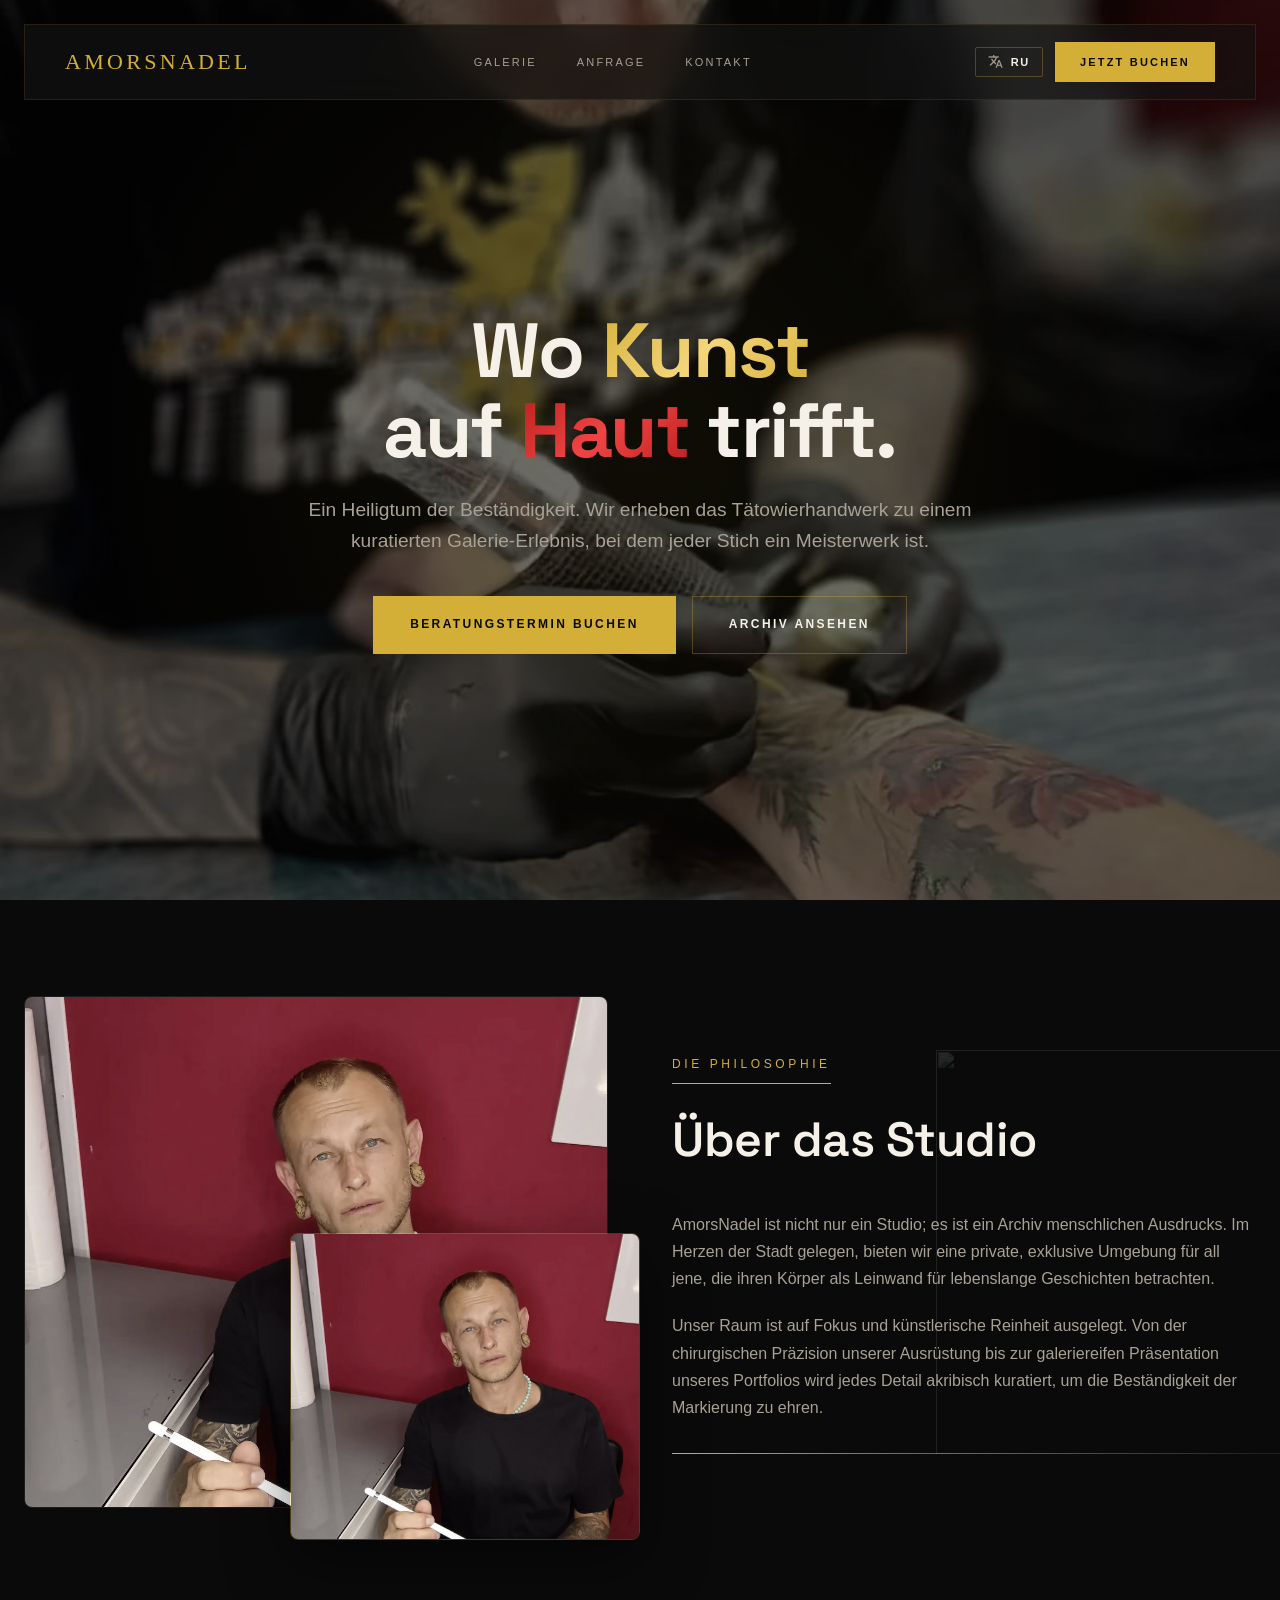
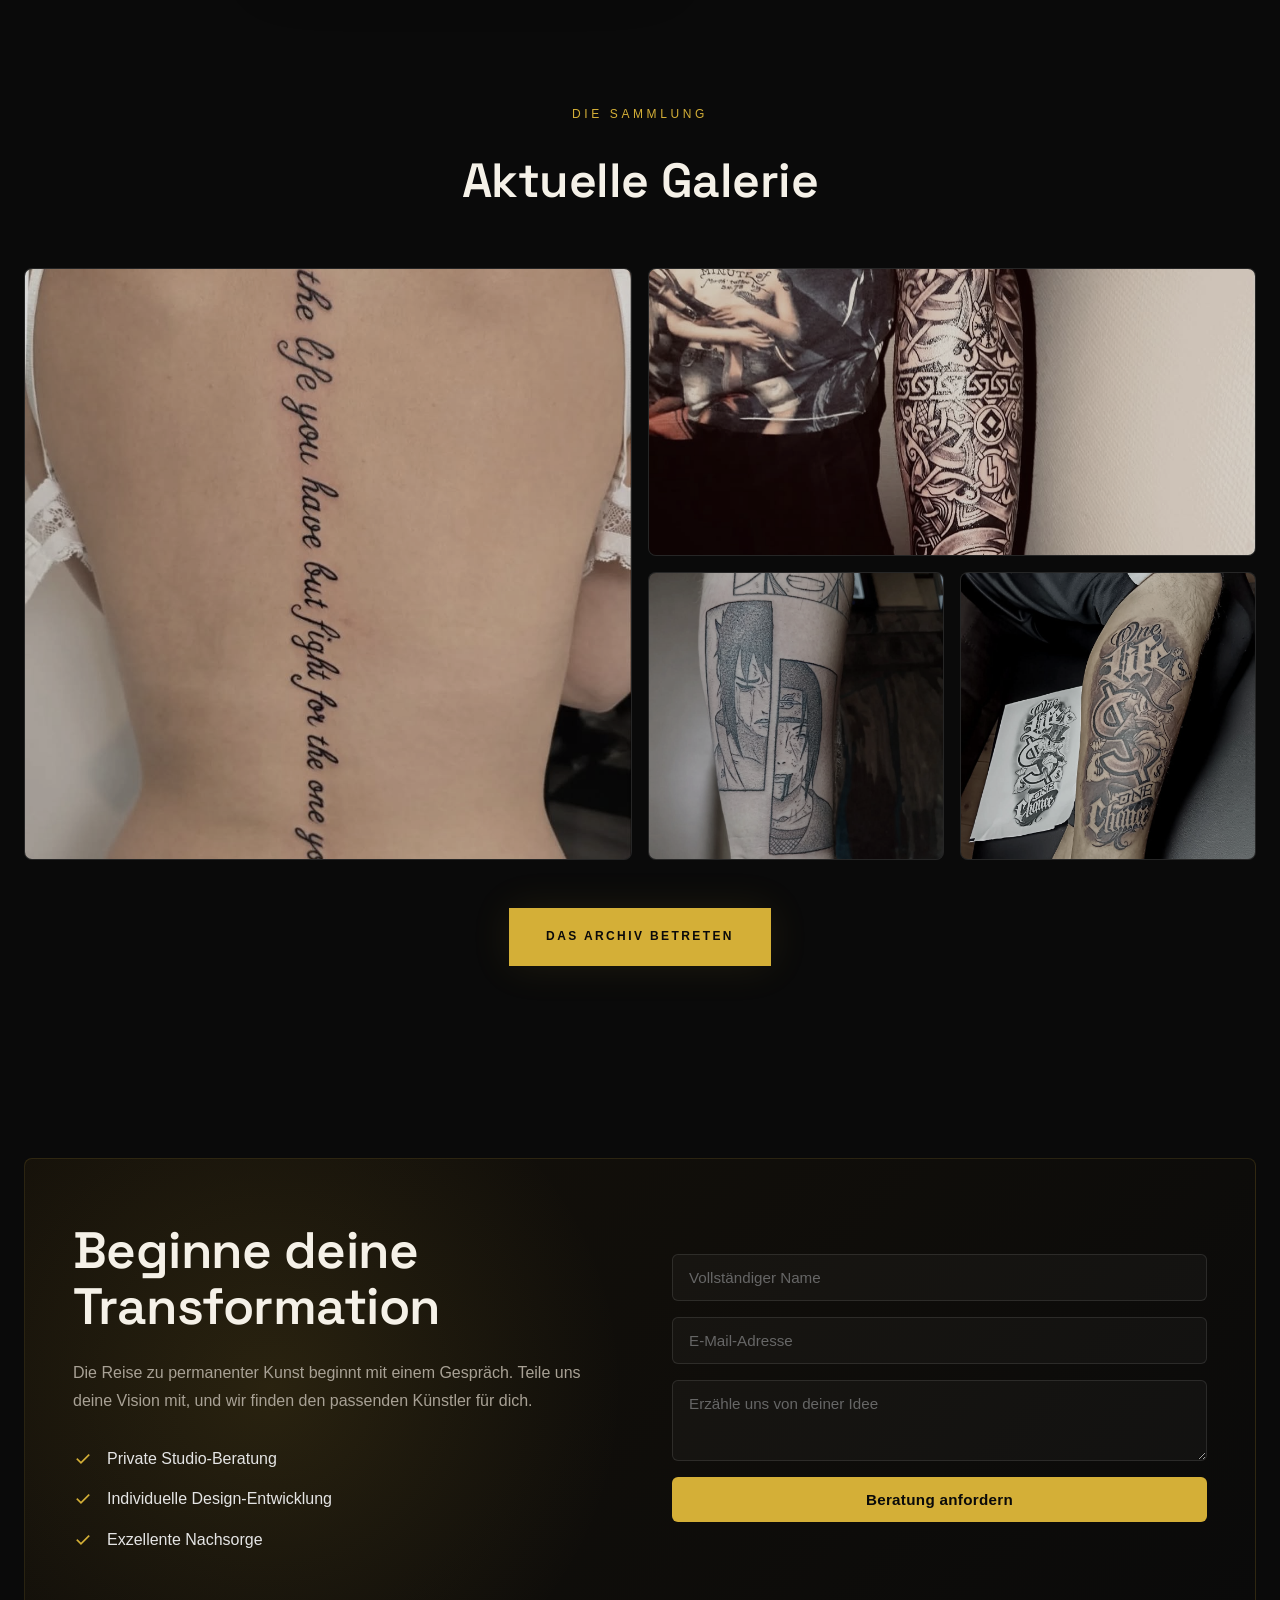
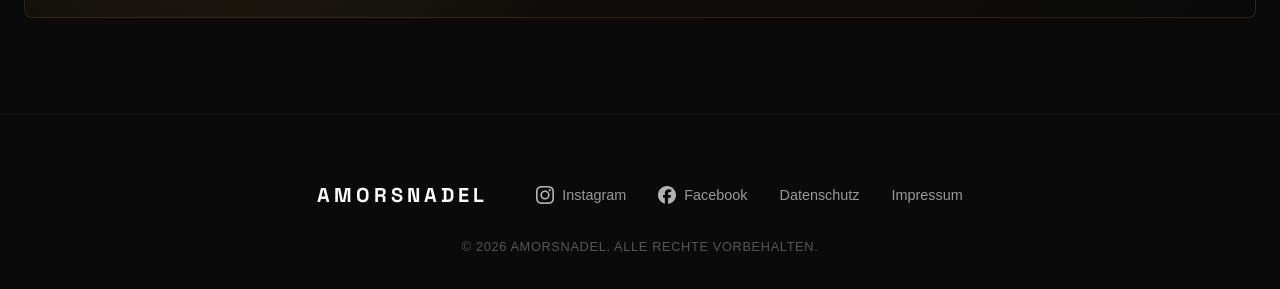
==== commit 2d3af917: "Add files via upload" ====
--- a/index.html
+++ b/index.html
@@ -26,6 +26,32 @@
     .reveal.revealed {
       opacity: 1;
       transform: translateY(0);
+    }
+
+    /* About-Section: Rabe hinter der gesamten rechten Spalte */
+    .about__col--with-bg {
+      position: relative;
+      isolation: isolate;
+    }
+    .about__col--with-bg > .about__text-bg {
+      position: absolute;
+      top: 0;
+      bottom: 0;
+      right: -2rem;
+      width: 22rem;
+      max-width: 70%;
+      z-index: -1;
+      pointer-events: none;
+      filter: grayscale(20%);
+      display: flex;
+      align-items: center;
+    }
+    .about__col--with-bg > .about__text-bg img {
+      width: 100%;
+      height: 100%;
+      object-fit: contain;
+      object-position: right center;
+      opacity: 0.12;
     }
   </style>
 </head>
@@ -98,7 +124,10 @@
         </div>
       </div>
 
-      <div class="reveal">
+      <div class="reveal about__col--with-bg">
+        <div class="about__text-bg" aria-hidden="true">
+          <img src="Bilder/pngrabe.png" alt="" />
+        </div>
         <span class="about__label" data-i18n="index.about.label">Die Philosophie</span>
         <h2 class="about__title" data-i18n="index.about.title">Über das Studio</h2>
         <div class="about__text">
@@ -200,8 +229,8 @@
         <img src="Bilder/facebook.svg" alt="" class="footer__icon" />
         <span>Facebook</span>
       </a>
-      <a href="#" class="footer__link" data-i18n="footer.datenschutz">Datenschutz</a>
-      <a href="#" class="footer__link" data-i18n="footer.agb">AGB</a>
+      <a href="datenschutz.html" class="footer__link" data-i18n="footer.datenschutz">Datenschutz</a>
+      <a href="impressum.html" class="footer__link" data-i18n="footer.impressum">Impressum</a>
     </div>
     <div class="footer__copy" data-i18n="footer.copy">© 2026 AMORSNADEL. Alle Rechte vorbehalten.</div>
   </footer>
--- a/css/pages.css
+++ b/css/pages.css
@@ -1378,6 +1378,14 @@
   text-align: center;
 }
 
+.footer__row {
+  display: flex;
+  flex-wrap: wrap;
+  justify-content: center;
+  align-items: center;
+  gap: 2rem;
+}
+
 .footer__logo {
   font-family: var(--font-display, 'Space Grotesk', sans-serif);
   font-size: 1.25rem;
@@ -1385,6 +1393,7 @@
   letter-spacing: 0.2em;
   color: #fff;
   text-decoration: none;
+  margin-right: 1rem;
 }
 
 .footer__links {
@@ -1399,6 +1408,25 @@
   text-decoration: none;
   font-size: 0.9rem;
   transition: color 0.2s ease;
+}
+
+.footer__link--social {
+  display: inline-flex;
+  align-items: center;
+  gap: 0.5rem;
+}
+
+.footer__icon {
+  width: 18px;
+  height: 18px;
+  display: block;
+  filter: invert(1) brightness(0.7);
+  transition: filter 0.2s ease, transform 0.2s ease;
+}
+
+.footer__link--social:hover .footer__icon {
+  filter: invert(1) brightness(1) sepia(1) saturate(3) hue-rotate(15deg);
+  transform: translateY(-1px);
 }
 
 .footer__link:hover {
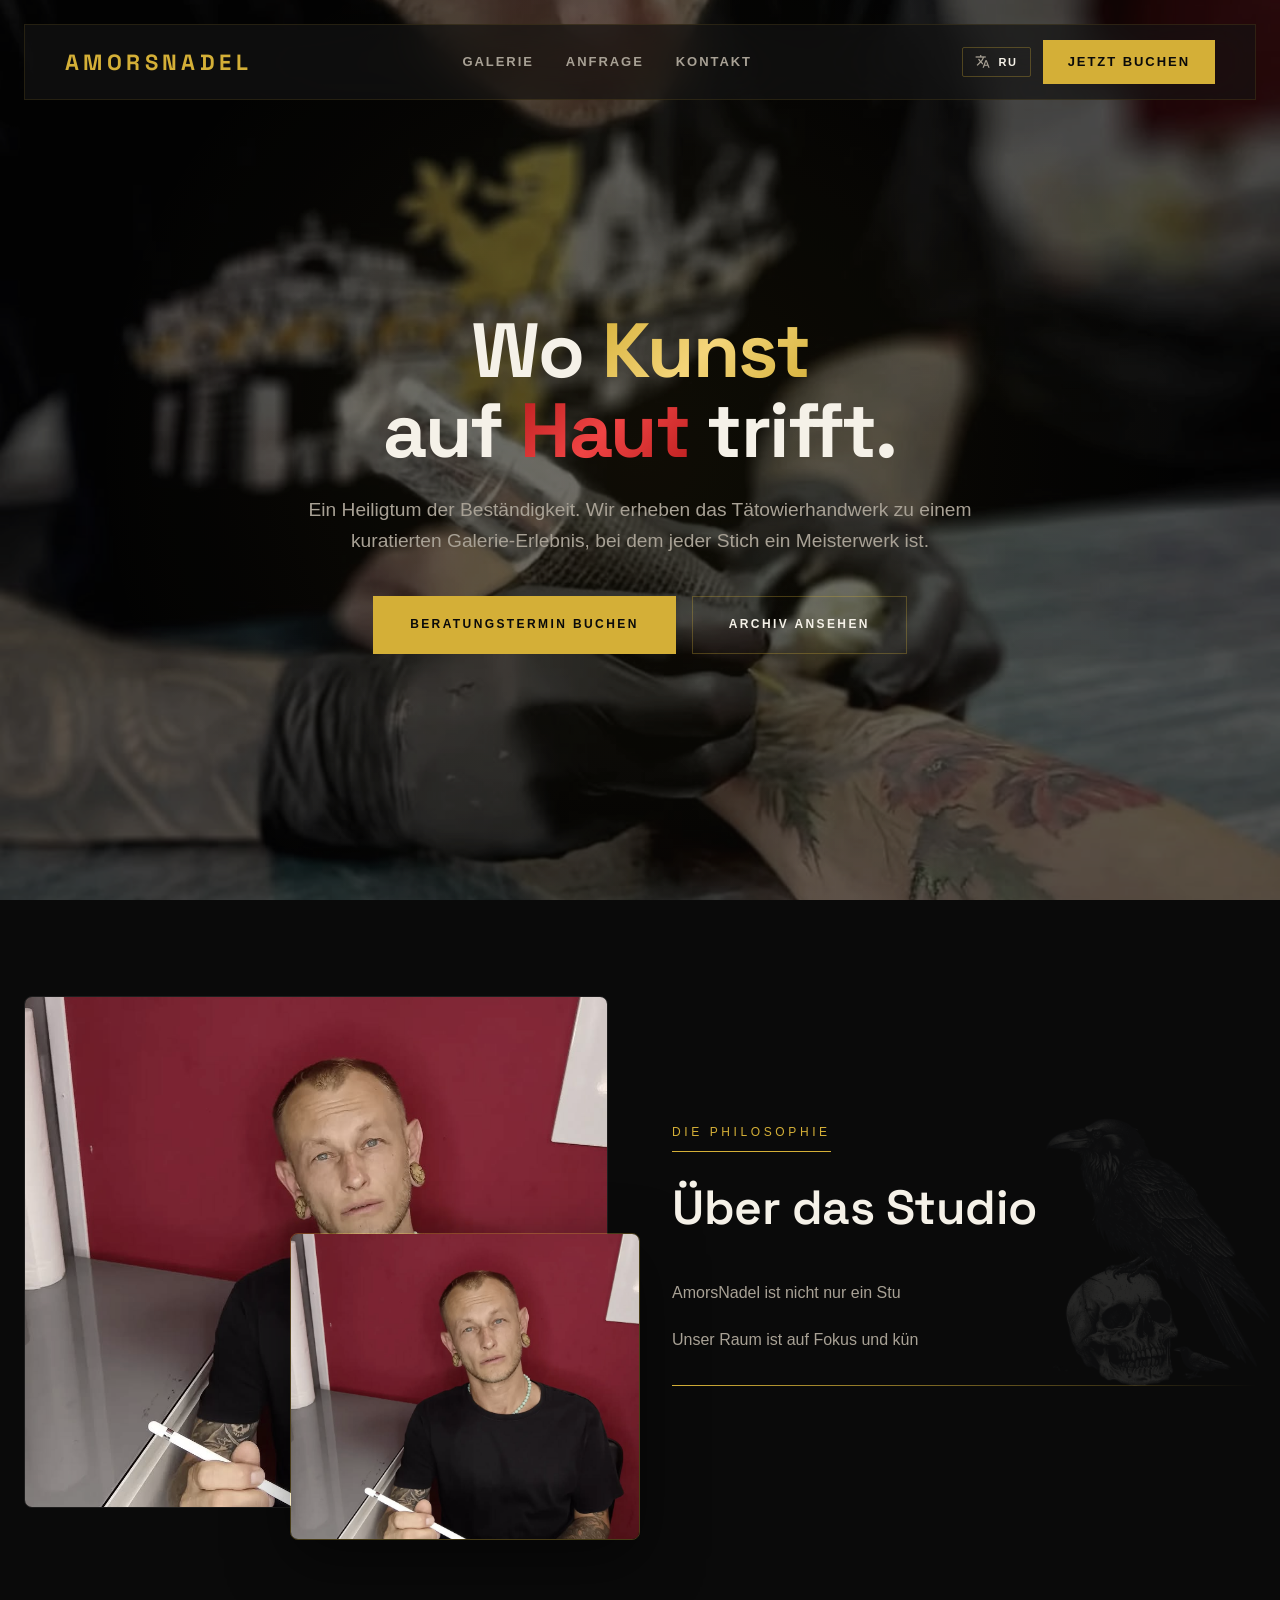
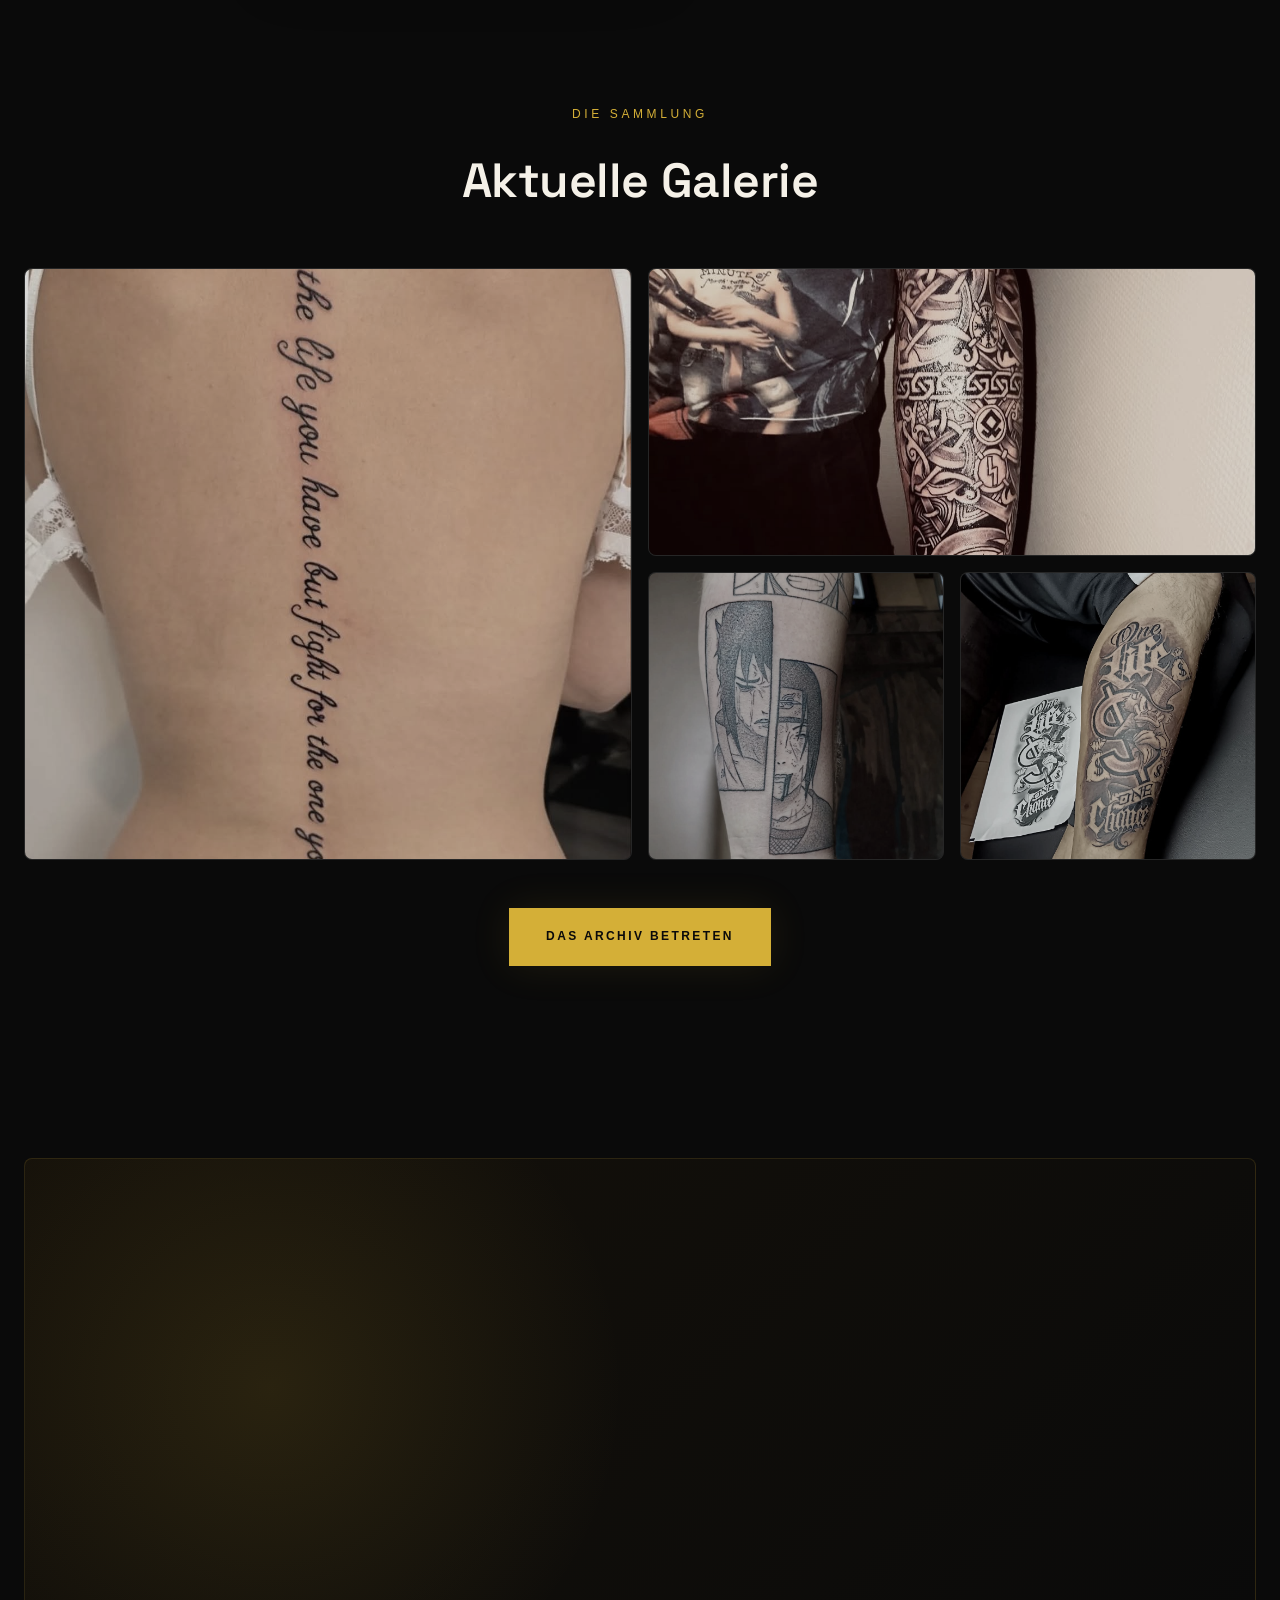
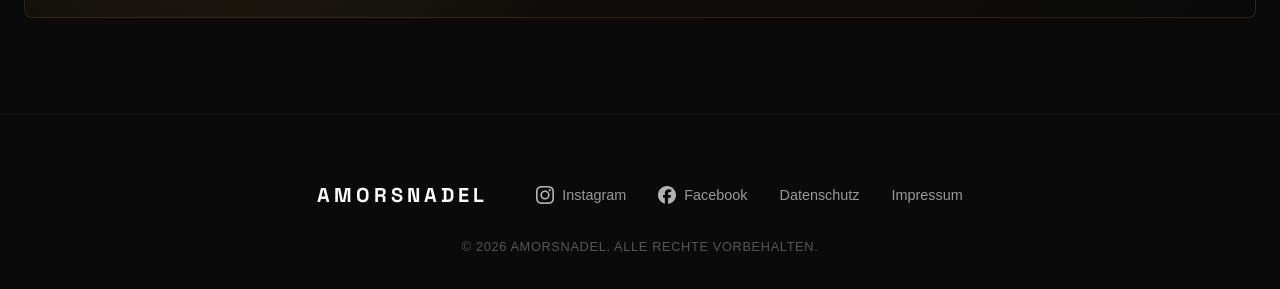
==== commit 8d7f0499: "Add files via upload" ====
--- a/index.html
+++ b/index.html
@@ -53,6 +53,26 @@
       object-position: right center;
       opacity: 0.12;
     }
+
+    /* Typewriter Cursor */
+    .typewriter-cursor {
+      display: inline-block;
+      width: 0.5ch;
+      background-color: currentColor;
+      margin-left: 1px;
+      animation: tw-blink 0.9s steps(2) infinite;
+    }
+    @keyframes tw-blink {
+      0%, 50% { opacity: 1; }
+      50.01%, 100% { opacity: 0; }
+    }
+    [data-typewriter] {
+      white-space: pre-wrap;
+      visibility: hidden;
+    }
+    [data-typewriter].tw-running {
+      visibility: visible;
+    }
   </style>
 </head>
 <body>
@@ -131,11 +151,11 @@
         <span class="about__label" data-i18n="index.about.label">Die Philosophie</span>
         <h2 class="about__title" data-i18n="index.about.title">Über das Studio</h2>
         <div class="about__text">
-          <p data-i18n="index.about.p1">
+          <p data-i18n="index.about.p1" data-typewriter data-typewriter-delay="0" data-typewriter-speed="22">
             AmorsNadel ist nicht nur ein Studio; es ist ein Archiv menschlichen Ausdrucks. Im Herzen der Stadt gelegen, bieten wir eine private, exklusive Umgebung für all jene, die ihren Körper als Leinwand für lebenslange Geschichten betrachten.
           </p>
-          <p data-i18n="index.about.p2">
-            Unser Raum ist auf Fokus und künstlerische Reinheit ausgelegt. Von der chirurgischen Präzision unserer Ausrüstung bis zur galeriereifen Präsentation unseres Portfolios wird jedes Detail akribisch kuratiert, um die Beständigkeit der Markierung zu ehren.
+          <p data-i18n="index.about.p2" data-typewriter data-typewriter-delay="0" data-typewriter-speed="22">
+             Mein Raum ist auf Fokus und künstlerische Reinheit ausgelegt. Von der chirurgischen Präzision der Ausrüstung bis zur galeriereifen Präsentation unseres Portfolios wird jedes Detail akribisch kuratiert, um die Beständigkeit der Markierung zu ehren.
           </p>
         </div>
         <div class="about__divider"></div>
@@ -189,7 +209,7 @@
         <div class="reveal">
           <h2 class="consult__title" data-i18n-html="index.consult.title">Beginne deine<br />Transformation</h2>
           <p class="consult__desc" data-i18n="index.consult.desc">
-            Die Reise zu permanenter Kunst beginnt mit einem Gespräch. Teile uns deine Vision mit, und wir finden den passenden Künstler für dich.
+             Die Reise zu permanenter Kunst beginnt mit einem Gespräch. Teile mir deine Vision mit, und wir finden den passenden Künstler für dich.
           </p>
           <ul class="consult__list">
             <li>
@@ -237,5 +257,124 @@
 
   <script src="js/i18n.js"></script>
   <script src="js/main.js"></script>
+  <script>
+    (function () {
+      const reduced = window.matchMedia('(prefers-reduced-motion: reduce)').matches;
+      const supportsIO = 'IntersectionObserver' in window;
+      const elements = Array.from(document.querySelectorAll('[data-typewriter]'));
+      if (!elements.length) return;
+
+      // Hilfsfunktion: Aktuell sichtbaren Text für ein Element holen.
+      // Nutzt translations aus i18n.js (über data-i18n Schlüssel), sonst textContent.
+      const getText = (el) => {
+        const key = el.getAttribute('data-i18n');
+        if (key && typeof translations !== 'undefined' && translations[key]) {
+          const lang = (typeof getCurrentLang === 'function') ? getCurrentLang() : 'de';
+          return (translations[key][lang] || translations[key].de || '').trim();
+        }
+        return (el.textContent || '').trim();
+      };
+
+      const typeInto = (el, onDone) => {
+        if (el.dataset.twActive === '1') {
+          if (onDone) onDone();
+          return;
+        }
+        const fullText = getText(el);
+        if (!fullText) { if (onDone) onDone(); return; }
+        const speed = Math.max(5, parseInt(el.dataset.typewriterSpeed || '22', 10));
+        const delay = Math.max(0, parseInt(el.dataset.typewriterDelay || '0', 10));
+        el.dataset.twActive = '1';
+        el.dataset.twDone = '0';
+        el.classList.add('tw-running');
+        el.textContent = '';
+
+        const cursor = document.createElement('span');
+        cursor.className = 'typewriter-cursor';
+        el.appendChild(cursor);
+
+        let i = 0;
+        let stopped = false;
+        el._twStop = () => { stopped = true; };
+
+        const typeNext = () => {
+          if (stopped) return;
+          if (i <= fullText.length) {
+            const head = document.createTextNode(fullText.slice(0, i));
+            if (cursor.previousSibling) cursor.previousSibling.remove();
+            el.insertBefore(head, cursor);
+            i++;
+            setTimeout(typeNext, speed);
+          } else {
+            if (cursor.parentNode) cursor.parentNode.removeChild(cursor);
+            el.dataset.twDone = '1';
+            if (onDone) onDone();
+          }
+        };
+        setTimeout(typeNext, delay);
+      };
+
+      const showFull = (el) => {
+        if (el._twStop) el._twStop();
+        el.dataset.twActive = '0';
+        el.dataset.twDone = '1';
+        el.classList.add('tw-running');
+        const cursor = el.querySelector('.typewriter-cursor');
+        if (cursor) cursor.remove();
+        el.textContent = getText(el);
+      };
+
+      // Reduced motion oder kein IO: direkt vollen Text anzeigen
+      if (reduced || !supportsIO) {
+        elements.forEach(showFull);
+        return;
+      }
+
+      // Beobachte alle Elemente und gruppiere sie nach gemeinsamen Parent-Containern,
+      // damit Elemente im selben Block nacheinander animiert werden.
+      const observer = new IntersectionObserver(
+        (entries) => {
+          entries.forEach((entry) => {
+            if (!entry.isIntersecting) return;
+            const el = entry.target;
+            observer.unobserve(el);
+
+            // Finde Geschwister (im gleichen .about__text Container) und starte sie der Reihe nach
+            const group = elements.filter((other) => other.parentElement === el.parentElement);
+            if (group.length <= 1) {
+              typeInto(el);
+              return;
+            }
+            // Sequenzielle Animation
+            group.forEach((other) => { other.dataset.twActive = '0'; other.dataset.twDone = '0'; });
+            let chain = Promise.resolve();
+            group.forEach((other) => {
+              chain = chain.then(() => new Promise((resolve) => {
+                typeInto(other, resolve);
+              }));
+            });
+          });
+        },
+        { threshold: 0.25 }
+      );
+      elements.forEach((el) => observer.observe(el));
+
+      // Bei Sprachwechsel: Animation neu starten mit neuem Text
+      const origSetLang = window.setLang;
+      if (typeof origSetLang === 'function') {
+        window.setLang = function (lang) {
+          origSetLang(lang);
+          elements.forEach((el) => {
+            // Nur neu starten, wenn Animation bereits lief oder gerade läuft
+            if (el.dataset.twActive === '1' || el.dataset.twDone === '1') {
+              showFull(el);
+              // Re-observe für erneute Animation
+              observer.observe(el);
+            }
+          });
+        };
+      }
+    })();
+  </script>
 </body>
 </html>
--- a/css/style.css
+++ b/css/style.css
@@ -256,10 +256,10 @@
 }
 
 .nav__logo {
-  font-family: 'Playfair Display', serif;
+  font-family: var(--font-display, 'Space Grotesk', sans-serif);
   font-size: 1.25rem;
-  font-weight: 500;
-  letter-spacing: 0.15em;
+  font-weight: 700;
+  letter-spacing: 0.2em;
   color: var(--gold-primary);
 }
 
@@ -274,16 +274,16 @@
 .nav__links {
   display: none;
   align-items: center;
-  gap: 2.5rem;
+  gap: 2rem;
 }
 
 .nav__link {
   position: relative;
   font-family: 'Inter', sans-serif;
   text-transform: uppercase;
-  letter-spacing: 0.2em;
-  font-size: 0.6875rem;
-  font-weight: 500;
+  letter-spacing: 0.15em;
+  font-size: 0.8125rem;
+  font-weight: 600;
   color: var(--text-muted);
   transition: color var(--dur-fast) var(--ease-out);
   padding: 0.5rem 0;
@@ -321,8 +321,8 @@
   padding: 0.625rem 1.5rem;
   font-family: 'Inter', sans-serif;
   text-transform: uppercase;
-  letter-spacing: 0.2em;
-  font-size: 0.6875rem;
+  letter-spacing: 0.15em;
+  font-size: 0.8125rem;
   font-weight: 600;
   border: 1px solid var(--gold-primary);
   transition: all var(--dur-fast) var(--ease-out);
@@ -415,7 +415,7 @@
 }
 
 .nav__mobile-menu .nav__link {
-  font-size: 0.875rem;
+  font-size: 1rem;
   padding: 0.875rem 0;
   border-bottom: 1px solid var(--border-divider);
   display: block;
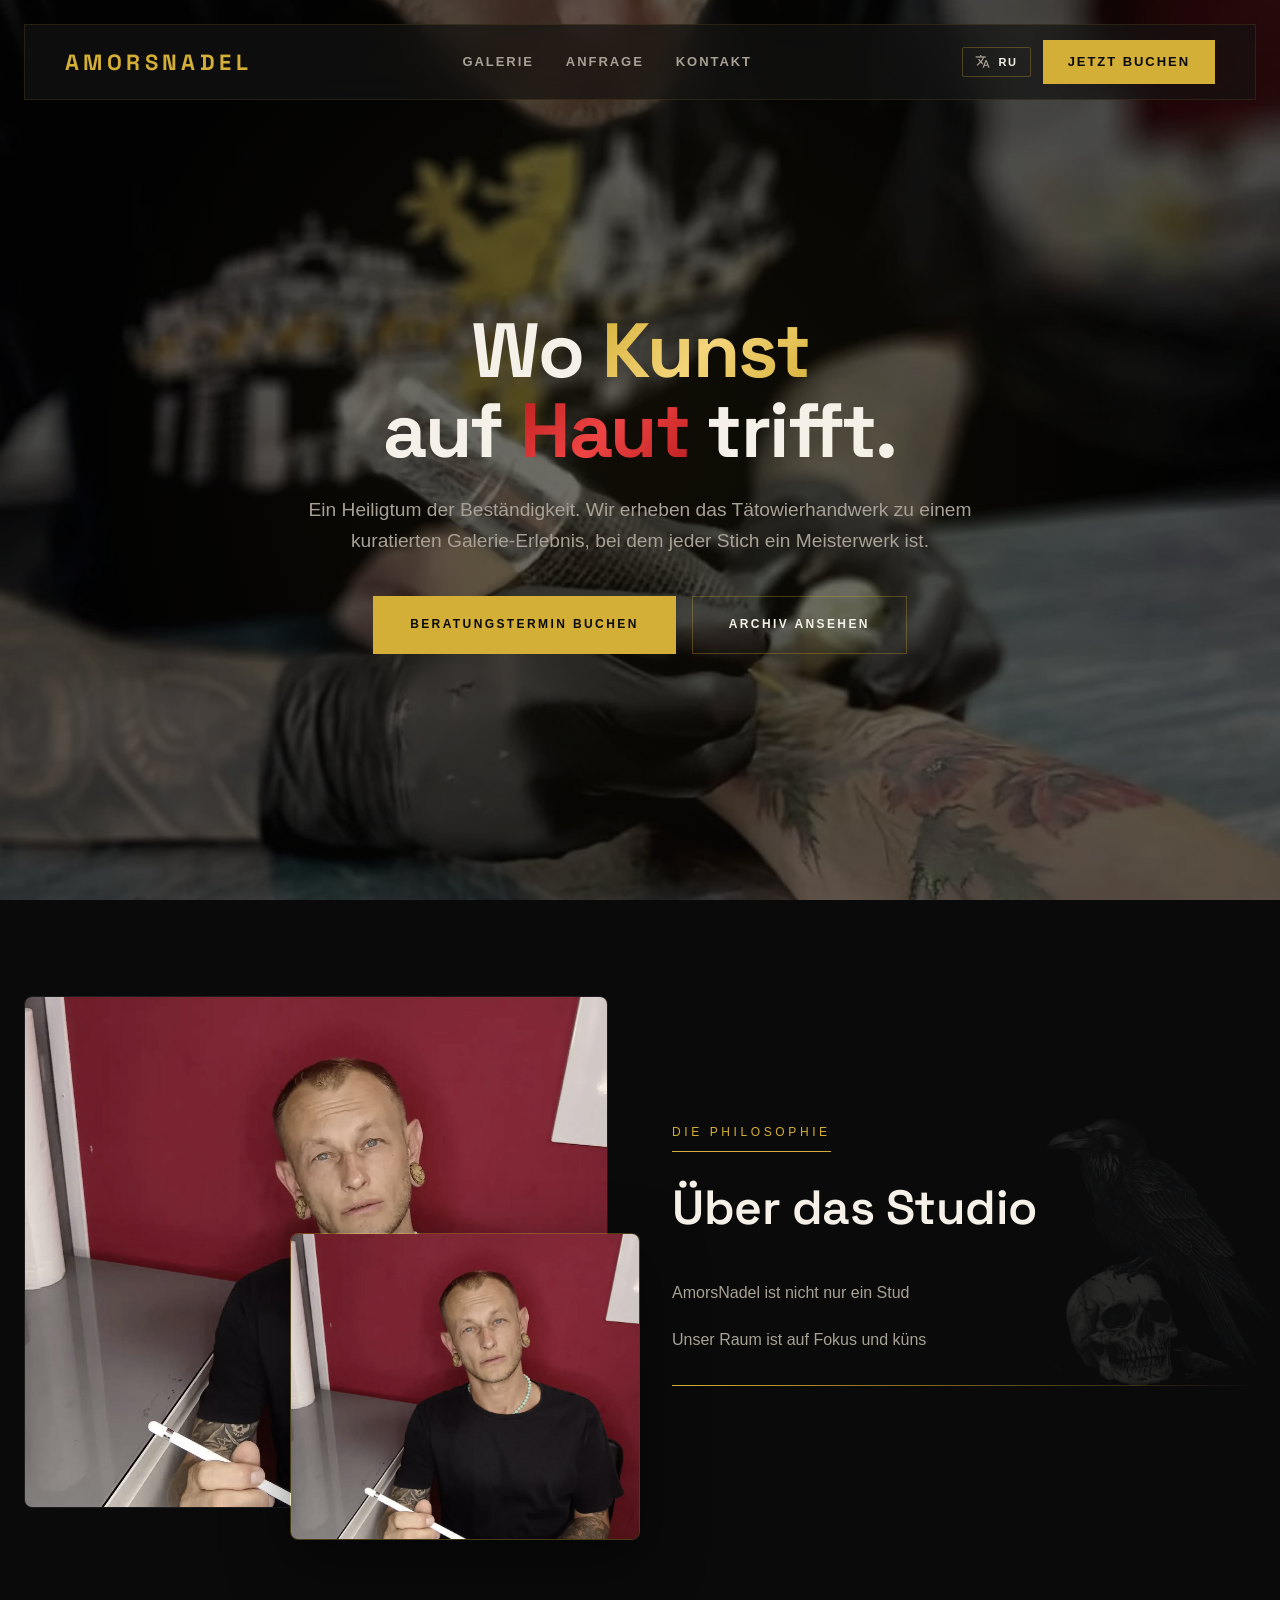
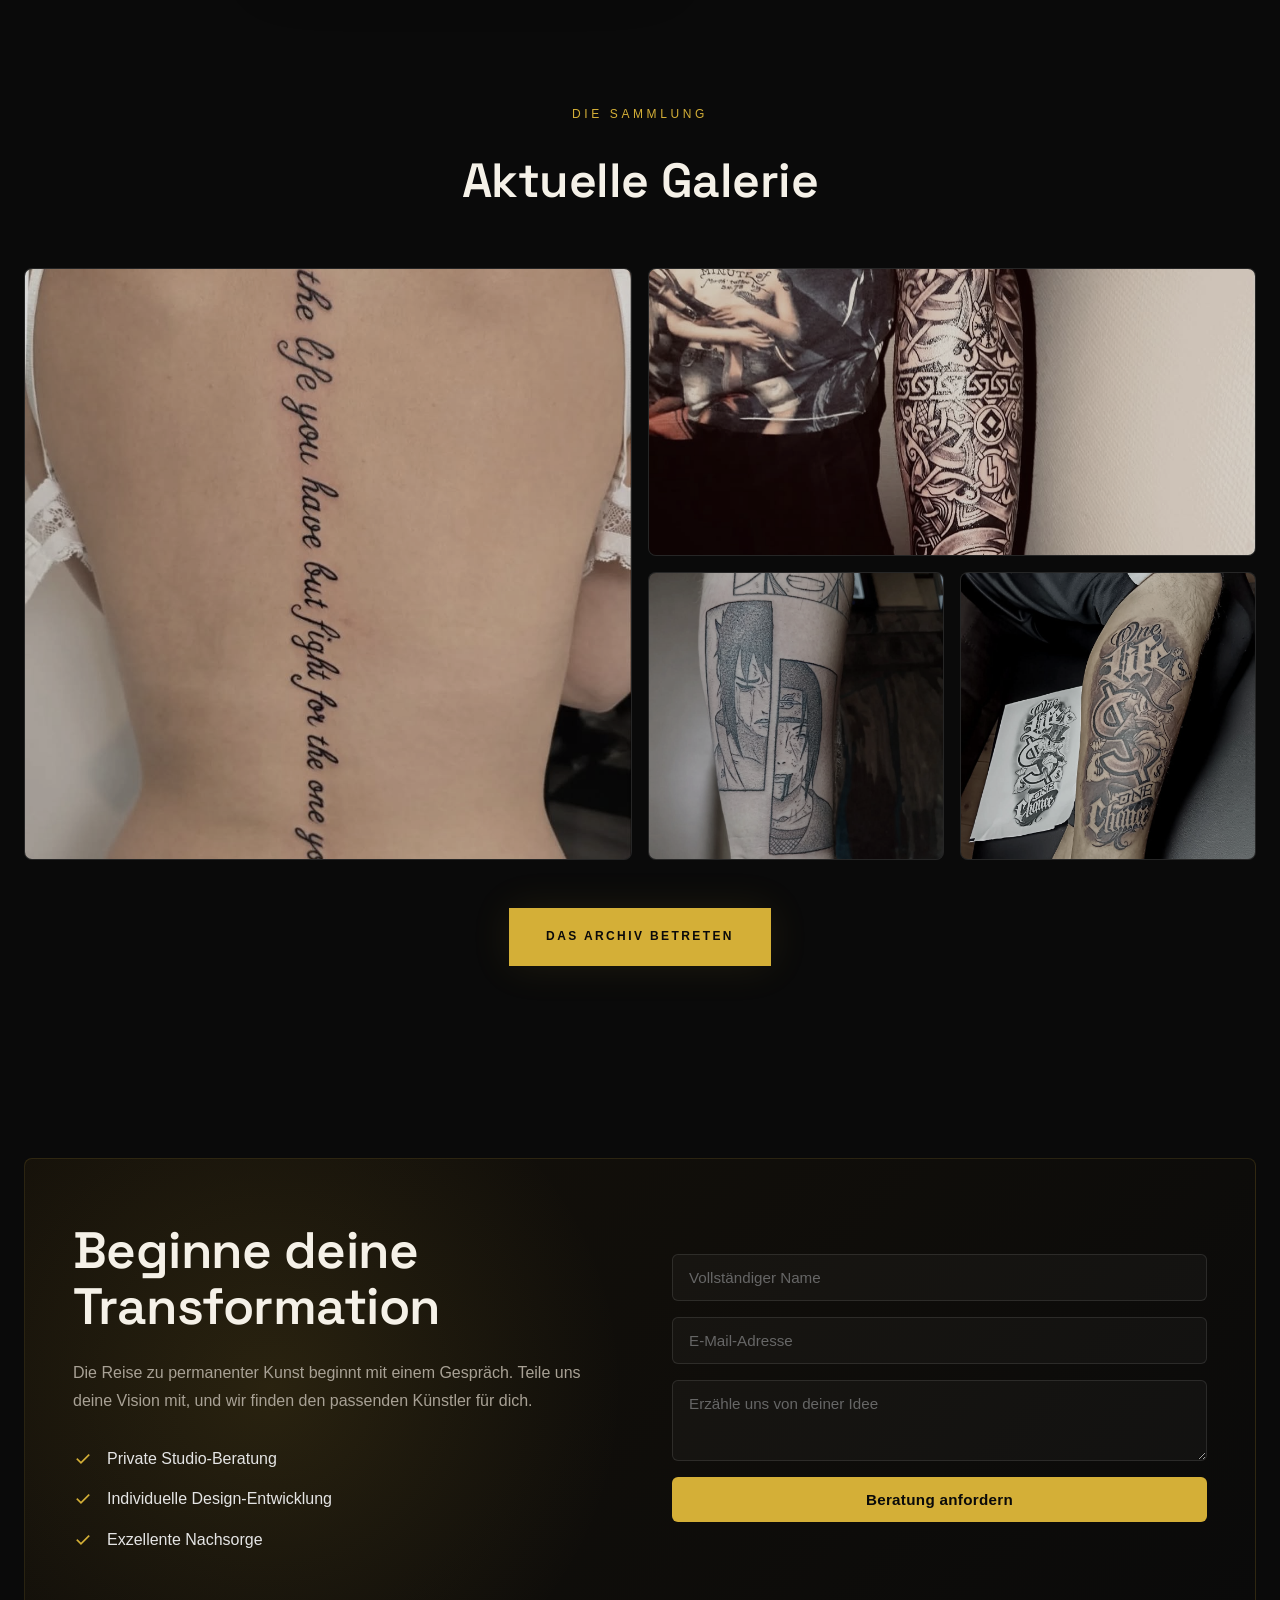
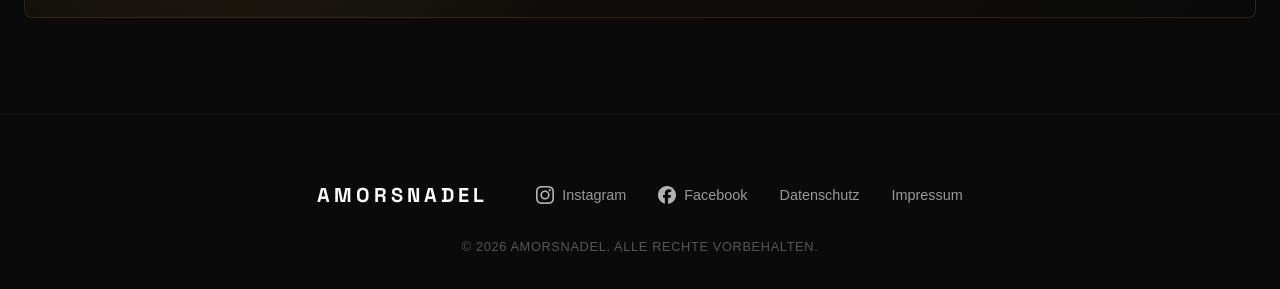
==== commit 9bab979b: "Add files via upload" ====
--- a/index.html
+++ b/index.html
@@ -209,7 +209,7 @@
         <div class="reveal">
           <h2 class="consult__title" data-i18n-html="index.consult.title">Beginne deine<br />Transformation</h2>
           <p class="consult__desc" data-i18n="index.consult.desc">
-             Die Reise zu permanenter Kunst beginnt mit einem Gespräch. Teile mir deine Vision mit, und wir finden den passenden Künstler für dich.
+             Die Reise zu permanenter Kunst beginnt mit einem Gespräch. Teile mir deine Vision mit, und wir erschaffen das passende Kunstwerk für dich.
           </p>
           <ul class="consult__list">
             <li>
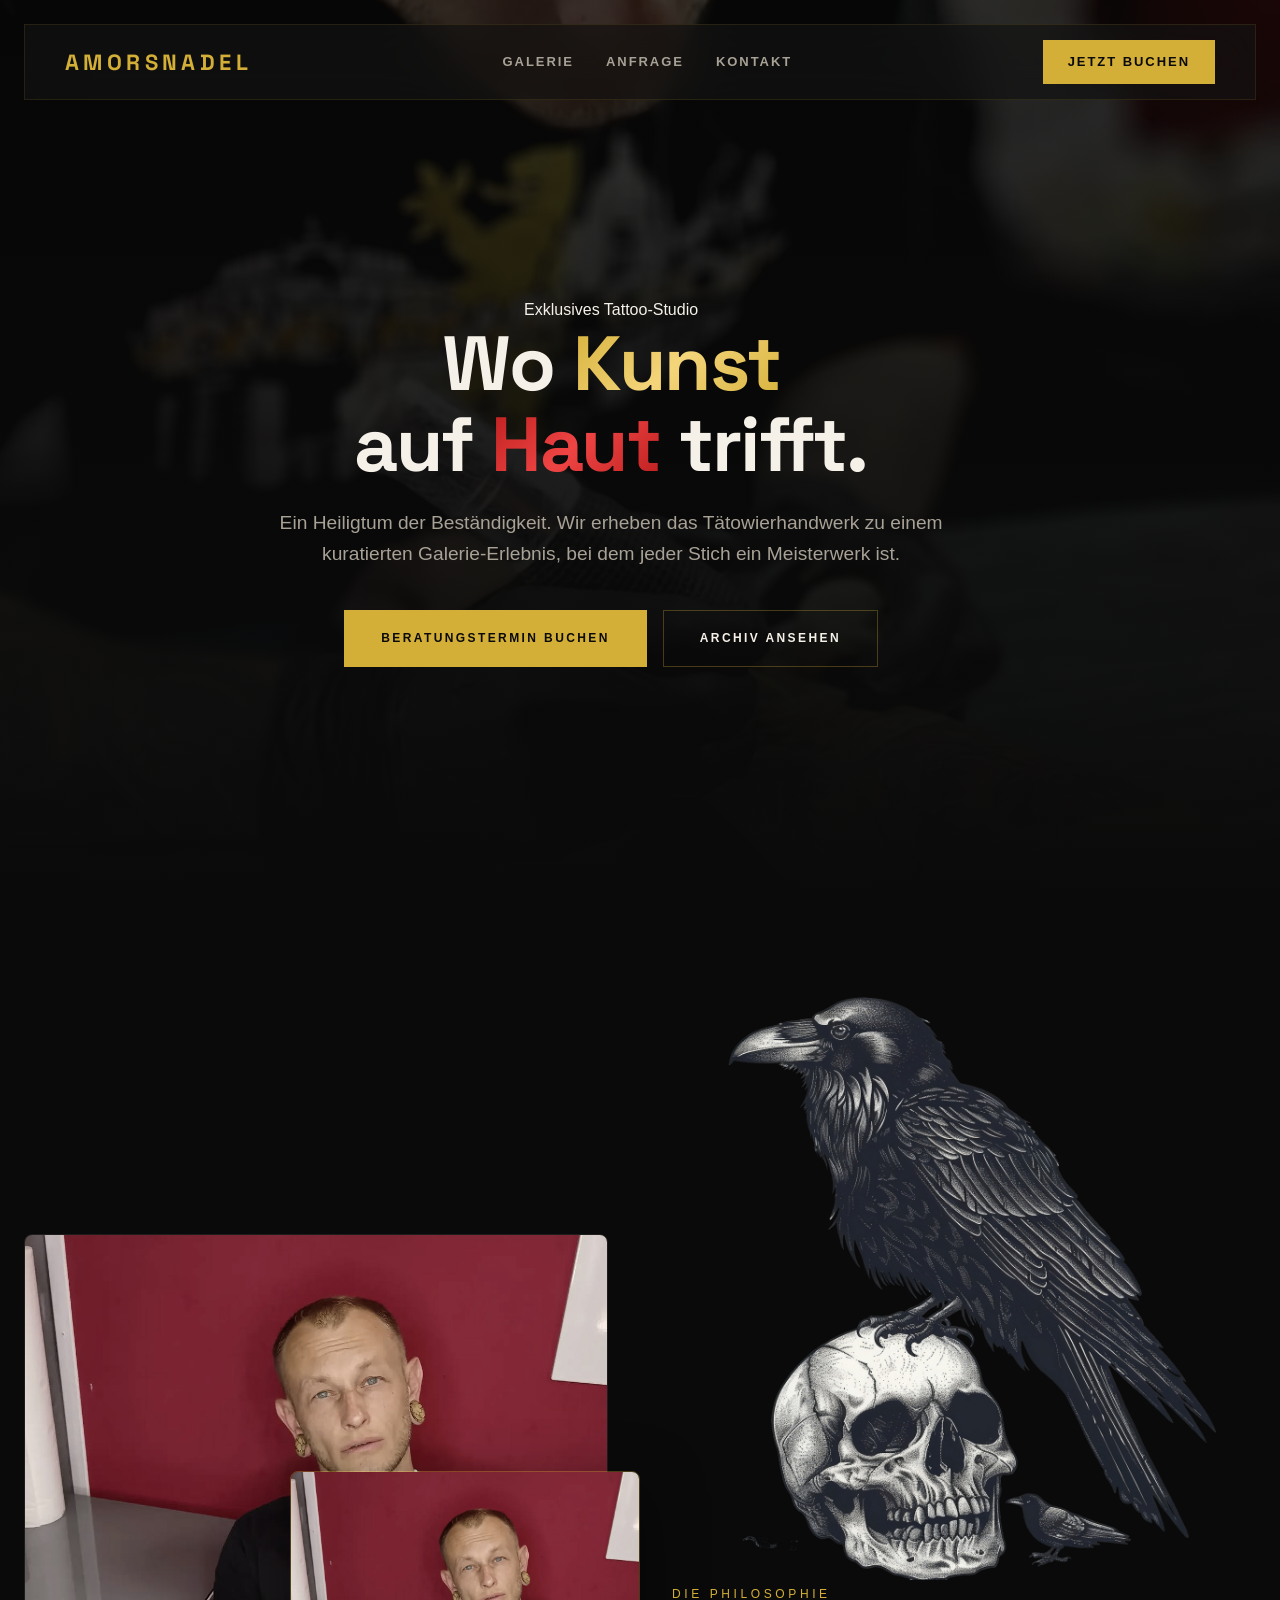
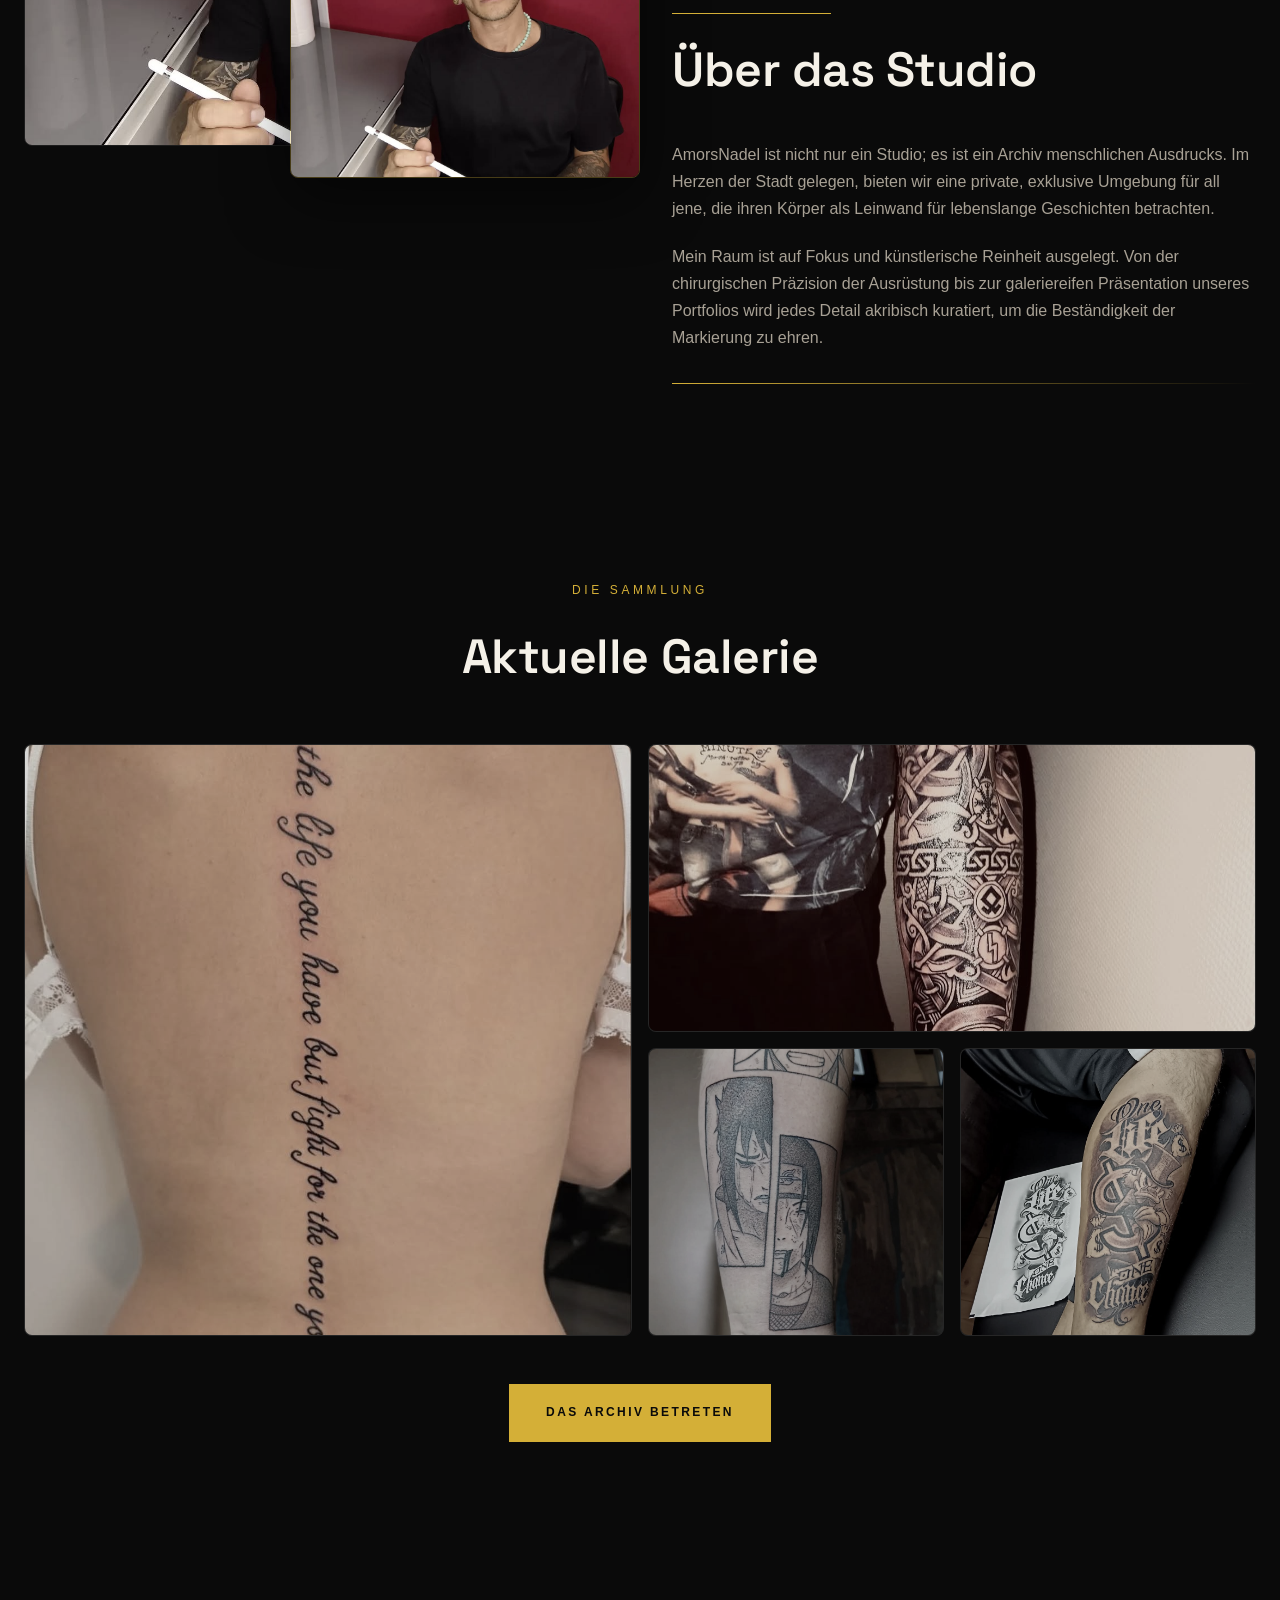
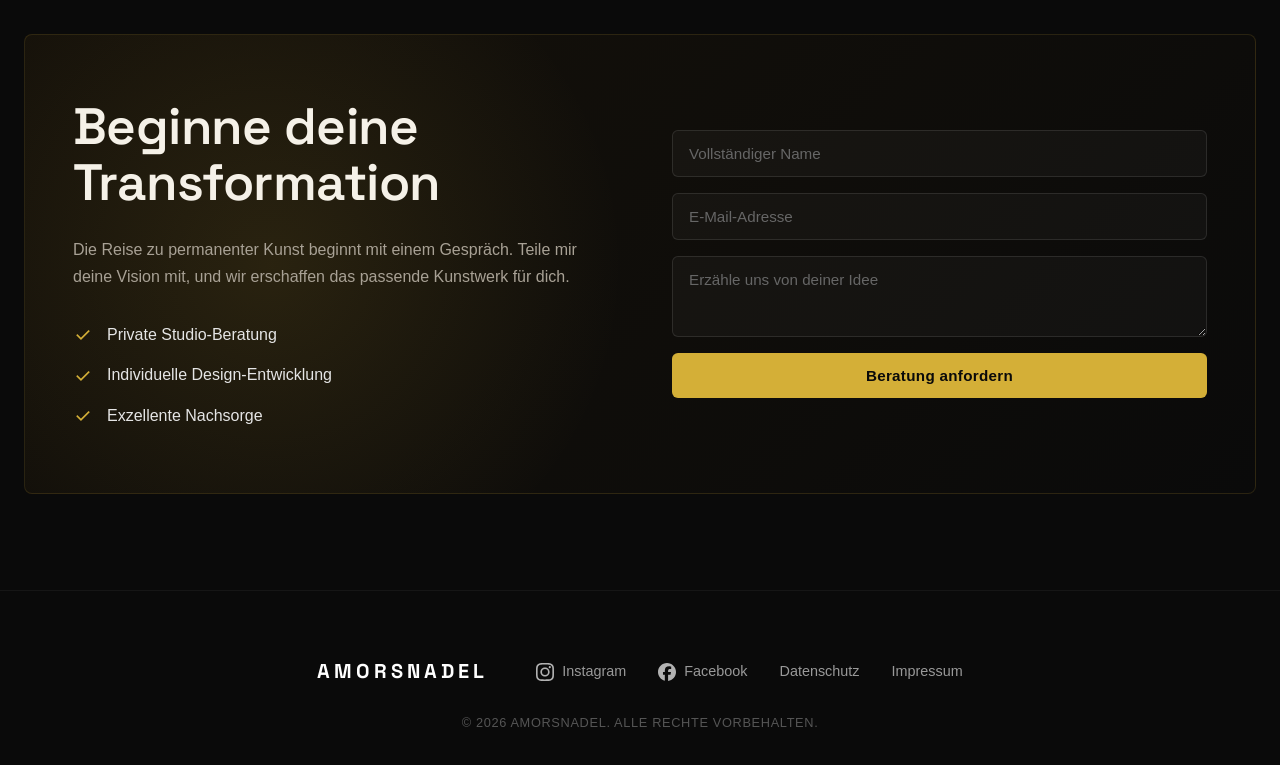
==== commit 6b8caa36: "Add files via upload" ====
--- a/index.html
+++ b/index.html
@@ -9,7 +9,8 @@
   <!-- Fonts -->
   <link href="https://fonts.googleapis.com" rel="preconnect" />
   <link href="https://fonts.gstatic.com" rel="preconnect" crossorigin />
-  <link href="https://fonts.googleapis.com/css2?family=Space+Grotesk:wght@300;400;500;600;700&family=Manrope:wght@200;300;400;500;600;700;800&display=swap" rel="stylesheet" />
+  <!-- Luxury serif fonts + modern sans-serif -->
+  <link href="https://fonts.googleapis.com/css2?family=Cormorant+Garamond:ital,wght@0,300;0,400;0,500;0,600;1,400&family=Playfair+Display:ital,wght@0,400;0,500;0,600;0,700;1,400&family=Space+Grotesk:wght@300;400;500;600;700&family=Manrope:wght@200;300;400;500;600;700;800&display=swap" rel="stylesheet" />
   <link href="https://fonts.googleapis.com/css2?family=Material+Symbols+Outlined:wght,FILL@100..700,0..1&display=swap" rel="stylesheet" />
 
   <!-- Styles -->
@@ -17,62 +18,22 @@
   <link rel="stylesheet" href="css/pages.css" />
 
   <style>
-    /* Scroll-reveal animation */
-    .reveal {
-      opacity: 0;
-      transform: translateY(30px);
-      transition: opacity 0.8s ease, transform 0.8s ease;
+    /* Scroll-reveal animations (already covered in pages.css) */
+    .reveal { opacity: 0; transform: translateY(30px); }
+    .reveal-scale { opacity: 0; transform: scale(0.95); }
+    .reveal-fade { opacity: 0; }
+    
+    .reveal.revealed,
+    .reveal-scale.revealed,
+    .reveal-fade.revealed {
+      transition: opacity 0.8s var(--ease-out), transform 0.8s var(--ease-out);
+      opacity: 1;
+      transform: translateY(0) scale(1);
     }
-    .reveal.revealed {
-      opacity: 1;
-      transform: translateY(0);
-    }
-
-    /* About-Section: Rabe hinter der gesamten rechten Spalte */
-    .about__col--with-bg {
-      position: relative;
-      isolation: isolate;
-    }
-    .about__col--with-bg > .about__text-bg {
-      position: absolute;
-      top: 0;
-      bottom: 0;
-      right: -2rem;
-      width: 22rem;
-      max-width: 70%;
-      z-index: -1;
-      pointer-events: none;
-      filter: grayscale(20%);
-      display: flex;
-      align-items: center;
-    }
-    .about__col--with-bg > .about__text-bg img {
-      width: 100%;
-      height: 100%;
-      object-fit: contain;
-      object-position: right center;
-      opacity: 0.12;
-    }
-
-    /* Typewriter Cursor */
-    .typewriter-cursor {
-      display: inline-block;
-      width: 0.5ch;
-      background-color: currentColor;
-      margin-left: 1px;
-      animation: tw-blink 0.9s steps(2) infinite;
-    }
-    @keyframes tw-blink {
-      0%, 50% { opacity: 1; }
-      50.01%, 100% { opacity: 0; }
-    }
-    [data-typewriter] {
-      white-space: pre-wrap;
-      visibility: hidden;
-    }
-    [data-typewriter].tw-running {
-      visibility: visible;
-    }
+
+    /* Hero & About parallax (covered in main.js) */
+    .hero__bg { transition: transform 25s ease-in-out; }
+    .hero__bg img { filter: grayscale(30%) brightness(0.55) contrast(1.1); }
   </style>
 </head>
 <body>
@@ -81,18 +42,12 @@
     <a href="index.html" class="nav__logo">AMORSNADEL</a>
 
     <div class="nav__links">
-      <a href="galerie.html" class="nav__link" data-i18n="nav.galerie">Galerie</a>
-      <a href="anfrage.html" class="nav__link" data-i18n="nav.anfrage">Anfrage</a>
-      <a href="kontakt.html" class="nav__link" data-i18n="nav.kontakt">Kontakt</a>
-    </div>
-
-    <div style="display:flex;align-items:center;gap:0.75rem;">
-      <button class="lang-toggle" onclick="toggleLang()" aria-label="Переключить на русский">
-        <span class="material-symbols-outlined lang-toggle__icon">translate</span>
-        <span class="lang-toggle__label">RU</span>
-      </button>
-      <a href="anfrage.html" class="nav__cta" data-i18n="nav.cta">Jetzt Buchen</a>
-    </div>
+      <a href="galerie.html" class="nav__link">Galerie</a>
+      <a href="anfrage.html" class="nav__link">Anfrage</a>
+      <a href="kontakt.html" class="nav__link">Kontakt</a>
+    </div>
+
+    <a href="anfrage.html" class="nav__cta">Jetzt Buchen</a>
 
     <button class="nav__hamburger" aria-label="Menü öffnen">
       <span></span><span></span><span></span>
@@ -101,60 +56,59 @@
 
   <!-- Mobile Menu -->
   <div class="nav__mobile-menu">
-    <a href="galerie.html" class="nav__link" data-i18n="nav.galerie">Galerie</a>
-    <a href="anfrage.html" class="nav__link" data-i18n="nav.anfrage">Anfrage</a>
-    <a href="kontakt.html" class="nav__link" data-i18n="nav.kontakt">Kontakt</a>
-    <button class="lang-toggle" onclick="toggleLang()" style="margin-top:0.5rem;">
-      <span class="material-symbols-outlined lang-toggle__icon">translate</span>
-      <span class="lang-toggle__label">RU</span>
-    </button>
+    <a href="galerie.html" class="nav__link">Galerie</a>
+    <a href="anfrage.html" class="nav__link">Anfrage</a>
+    <a href="kontakt.html" class="nav__link">Kontakt</a>
   </div>
 
   <!-- ===== Hero Section ===== -->
   <section class="hero">
     <div class="hero__bg">
-      <img src="Bilder/kunstbeiarbeit1.webp" alt="Tattoo-Künstler bei der Arbeit" />
-      <div class="hero__bg-overlay hero-overlay"></div>
-      <div class="hero__bg-overlay" style="background: rgba(10,10,10,0.2)"></div>
+      <img src="Bilder/kunstbeiarbeit1.webp" alt="Tattoo-Künstler bei der Arbeit" loading="eager" />
+      <div class="hero__bg-overlay"></div>
     </div>
 
     <div class="hero__content">
-      <h1 class="hero__title" data-i18n-html="index.hero.title">
+      <div class="hero__eyebrow reveal">Exklusives Tattoo-Studio</div>
+      <h1 class="hero__title reveal">
         Wo <span class="text-accent-gradient">Kunst</span><br />auf <span class="text-red-gradient">Haut</span> trifft.
       </h1>
-      <p class="hero__desc" data-i18n="index.hero.desc">
+      <p class="hero__desc reveal">
         Ein Heiligtum der Beständigkeit. Wir erheben das Tätowierhandwerk zu einem kuratierten Galerie-Erlebnis, bei dem jeder Stich ein Meisterwerk ist.
       </p>
-      <div class="hero__actions">
-        <a href="anfrage.html" class="btn btn--primary" data-i18n="index.hero.btn1">Beratungstermin buchen</a>
-        <a href="galerie.html" class="btn btn--outline" data-i18n="index.hero.btn2">Archiv ansehen</a>
-      </div>
-    </div>
+      <div class="hero__actions reveal">
+        <a href="anfrage.html" class="btn btn--primary">Beratungstermin buchen</a>
+        <a href="galerie.html" class="btn btn--outline">Archiv ansehen</a>
+      </div>
+    </div>
+
+    <!-- Scroll Cue (automatisch versteckt bei Scroll) -->
+    <div class="hero__scroll-cue">Scrollen</div>
   </section>
 
   <!-- ===== About Section ===== -->
   <section class="about" id="about">
     <div class="about__grid">
-      <div class="about__images reveal">
+      <div class="about__images reveal-scale reveal">
         <div class="about__img-main">
-          <img src="Bilder/k%C3%BCnstler.webp" alt="AmorsNadel Studio-Interieur" />
+          <img src="Bilder/k%C3%BCnstler.webp" alt="AmorsNadel Studio-Interieur" loading="lazy" />
         </div>
         <div class="about__img-accent">
-          <img src="Bilder/k%C3%BCnstler.webp" alt="Detailaufnahme Tinte auf Haut" />
-        </div>
-      </div>
-
-      <div class="reveal about__col--with-bg">
+          <img src="Bilder/k%C3%BCnstler.webp" alt="Detailaufnahme Tinte auf Haut" loading="lazy" />
+        </div>
+      </div>
+
+      <div class="reveal-scale reveal about__col--with-bg">
         <div class="about__text-bg" aria-hidden="true">
           <img src="Bilder/pngrabe.png" alt="" />
         </div>
-        <span class="about__label" data-i18n="index.about.label">Die Philosophie</span>
-        <h2 class="about__title" data-i18n="index.about.title">Über das Studio</h2>
+        <span class="about__label">Die Philosophie</span>
+        <h2 class="about__title">Über das Studio</h2>
         <div class="about__text">
-          <p data-i18n="index.about.p1" data-typewriter data-typewriter-delay="0" data-typewriter-speed="22">
+          <p>
             AmorsNadel ist nicht nur ein Studio; es ist ein Archiv menschlichen Ausdrucks. Im Herzen der Stadt gelegen, bieten wir eine private, exklusive Umgebung für all jene, die ihren Körper als Leinwand für lebenslange Geschichten betrachten.
           </p>
-          <p data-i18n="index.about.p2" data-typewriter data-typewriter-delay="0" data-typewriter-speed="22">
+          <p>
              Mein Raum ist auf Fokus und künstlerische Reinheit ausgelegt. Von der chirurgischen Präzision der Ausrüstung bis zur galeriereifen Präsentation unseres Portfolios wird jedes Detail akribisch kuratiert, um die Beständigkeit der Markierung zu ehren.
           </p>
         </div>
@@ -166,38 +120,38 @@
   <!-- ===== Gallery Sneak Peek ===== -->
   <section class="gallery-peek" id="galerie-peek">
     <div class="gallery-peek__header reveal">
-      <span class="gallery-peek__label" data-i18n="index.gallery.label">Die Sammlung</span>
-      <h2 class="gallery-peek__title" data-i18n="index.gallery.title">Aktuelle Galerie</h2>
+      <span class="gallery-peek__label">Die Sammlung</span>
+      <h2 class="gallery-peek__title">Aktuelle Galerie</h2>
     </div>
 
     <div class="gallery-grid reveal">
       <!-- Item 1 – Large -->
       <div class="gallery-item gallery-item--large">
-        <img src="Bilder/ruecken.webp" alt="Rücken-Tattoo" />
+        <img src="Bilder/ruecken.webp" alt="Rücken-Tattoo" loading="lazy" />
         <div class="gallery-item__overlay"></div>
         <div class="gallery-item__info">
-          <p class="gallery-item__title" style="font-size:1.5rem">Wiedergeburt — Elias Thorne</p>
+          <p class="gallery-item__title">Wiedergeburt — Elias Thorne</p>
         </div>
       </div>
 
       <!-- Item 2 -->
       <div class="gallery-item gallery-item--wide">
-        <img src="Bilder/odin.jpg" alt="Odin Tattoo" />
+        <img src="Bilder/odin.jpg" alt="Odin Tattoo" loading="lazy" />
       </div>
 
       <!-- Item 3 -->
       <div class="gallery-item">
-        <img src="Bilder/naruto.webp" alt="Naruto Tattoo" />
+        <img src="Bilder/naruto.webp" alt="Naruto Tattoo" loading="lazy" />
       </div>
 
       <!-- Item 4 -->
       <div class="gallery-item">
-        <img src="Bilder/donaldduck.webp" alt="Donald Duck Tattoo" />
+        <img src="Bilder/donaldduck.webp" alt="Donald Duck Tattoo" loading="lazy" />
       </div>
     </div>
 
     <div class="gallery-peek__cta reveal">
-      <a href="galerie.html" class="btn btn--primary" style="box-shadow: 0 0 40px rgba(212,175,55,0.1)" data-i18n="index.gallery.cta">Das Archiv betreten</a>
+      <a href="galerie.html" class="btn btn--primary">Das Archiv betreten</a>
     </div>
   </section>
 
@@ -207,31 +161,31 @@
       <div class="consult__glow"></div>
       <div class="consult__grid">
         <div class="reveal">
-          <h2 class="consult__title" data-i18n-html="index.consult.title">Beginne deine<br />Transformation</h2>
-          <p class="consult__desc" data-i18n="index.consult.desc">
+          <h2 class="consult__title">Beginne deine<br />Transformation</h2>
+          <p class="consult__desc">
              Die Reise zu permanenter Kunst beginnt mit einem Gespräch. Teile mir deine Vision mit, und wir erschaffen das passende Kunstwerk für dich.
-          </p>
+           </p>
           <ul class="consult__list">
             <li>
               <span class="material-symbols-outlined">check</span>
-              <span data-i18n="index.consult.check1">Private Studio-Beratung</span>
+              <span>Private Studio-Beratung</span>
             </li>
             <li>
               <span class="material-symbols-outlined">check</span>
-              <span data-i18n="index.consult.check2">Individuelle Design-Entwicklung</span>
+              <span>Individuelle Design-Entwicklung</span>
             </li>
             <li>
               <span class="material-symbols-outlined">check</span>
-              <span data-i18n="index.consult.check3">Exzellente Nachsorge</span>
+              <span>Exzellente Nachsorge</span>
             </li>
           </ul>
         </div>
 
         <form class="consult__form reveal">
-          <input type="text" placeholder="Vollständiger Name" data-i18n-ph="ph.name" required />
-          <input type="email" placeholder="E-Mail-Adresse" data-i18n-ph="ph.email" required />
-          <textarea rows="3" placeholder="Erzähle uns von deiner Idee" data-i18n-ph="ph.idea"></textarea>
-          <button type="submit" class="consult__submit" data-i18n="index.consult.submit">Beratung anfordern</button>
+          <input type="text" placeholder="Vollständiger Name" required />
+          <input type="email" placeholder="E-Mail-Adresse" required />
+          <textarea rows="3" placeholder="Erzähle uns von deiner Idee"></textarea>
+          <button type="submit" class="consult__submit">Beratung anfordern</button>
         </form>
       </div>
     </div>
@@ -242,139 +196,25 @@
     <div class="footer__row">
       <a href="index.html" class="footer__logo">AMORSNADEL</a>
       <a href="#" class="footer__link footer__link--social" aria-label="Instagram">
-        <img src="Bilder/instagram.svg" alt="" class="footer__icon" />
+        <img src="Bilder/instagram.svg" alt="" class="footer__icon" loading="lazy" />
         <span>Instagram</span>
       </a>
       <a href="#" class="footer__link footer__link--social" aria-label="Facebook">
-        <img src="Bilder/facebook.svg" alt="" class="footer__icon" />
+        <img src="Bilder/facebook.svg" alt="" class="footer__icon" loading="lazy" />
         <span>Facebook</span>
       </a>
-      <a href="datenschutz.html" class="footer__link" data-i18n="footer.datenschutz">Datenschutz</a>
-      <a href="impressum.html" class="footer__link" data-i18n="footer.impressum">Impressum</a>
-    </div>
-    <div class="footer__copy" data-i18n="footer.copy">© 2026 AMORSNADEL. Alle Rechte vorbehalten.</div>
+      <a href="datenschutz.html" class="footer__link">Datenschutz</a>
+      <a href="impressum.html" class="footer__link">Impressum</a>
+    </div>
+    <div class="footer__copy">© 2026 AMORSNADEL. Alle Rechte vorbehalten.</div>
   </footer>
 
-  <script src="js/i18n.js"></script>
+  <!-- Lightbox -->
+  <div class="lightbox">
+    <img src="" alt="" class="lightbox__img" />
+    <button class="lightbox__close" aria-label="Schließen">×</button>
+  </div>
+
   <script src="js/main.js"></script>
-  <script>
-    (function () {
-      const reduced = window.matchMedia('(prefers-reduced-motion: reduce)').matches;
-      const supportsIO = 'IntersectionObserver' in window;
-      const elements = Array.from(document.querySelectorAll('[data-typewriter]'));
-      if (!elements.length) return;
-
-      // Hilfsfunktion: Aktuell sichtbaren Text für ein Element holen.
-      // Nutzt translations aus i18n.js (über data-i18n Schlüssel), sonst textContent.
-      const getText = (el) => {
-        const key = el.getAttribute('data-i18n');
-        if (key && typeof translations !== 'undefined' && translations[key]) {
-          const lang = (typeof getCurrentLang === 'function') ? getCurrentLang() : 'de';
-          return (translations[key][lang] || translations[key].de || '').trim();
-        }
-        return (el.textContent || '').trim();
-      };
-
-      const typeInto = (el, onDone) => {
-        if (el.dataset.twActive === '1') {
-          if (onDone) onDone();
-          return;
-        }
-        const fullText = getText(el);
-        if (!fullText) { if (onDone) onDone(); return; }
-        const speed = Math.max(5, parseInt(el.dataset.typewriterSpeed || '22', 10));
-        const delay = Math.max(0, parseInt(el.dataset.typewriterDelay || '0', 10));
-        el.dataset.twActive = '1';
-        el.dataset.twDone = '0';
-        el.classList.add('tw-running');
-        el.textContent = '';
-
-        const cursor = document.createElement('span');
-        cursor.className = 'typewriter-cursor';
-        el.appendChild(cursor);
-
-        let i = 0;
-        let stopped = false;
-        el._twStop = () => { stopped = true; };
-
-        const typeNext = () => {
-          if (stopped) return;
-          if (i <= fullText.length) {
-            const head = document.createTextNode(fullText.slice(0, i));
-            if (cursor.previousSibling) cursor.previousSibling.remove();
-            el.insertBefore(head, cursor);
-            i++;
-            setTimeout(typeNext, speed);
-          } else {
-            if (cursor.parentNode) cursor.parentNode.removeChild(cursor);
-            el.dataset.twDone = '1';
-            if (onDone) onDone();
-          }
-        };
-        setTimeout(typeNext, delay);
-      };
-
-      const showFull = (el) => {
-        if (el._twStop) el._twStop();
-        el.dataset.twActive = '0';
-        el.dataset.twDone = '1';
-        el.classList.add('tw-running');
-        const cursor = el.querySelector('.typewriter-cursor');
-        if (cursor) cursor.remove();
-        el.textContent = getText(el);
-      };
-
-      // Reduced motion oder kein IO: direkt vollen Text anzeigen
-      if (reduced || !supportsIO) {
-        elements.forEach(showFull);
-        return;
-      }
-
-      // Beobachte alle Elemente und gruppiere sie nach gemeinsamen Parent-Containern,
-      // damit Elemente im selben Block nacheinander animiert werden.
-      const observer = new IntersectionObserver(
-        (entries) => {
-          entries.forEach((entry) => {
-            if (!entry.isIntersecting) return;
-            const el = entry.target;
-            observer.unobserve(el);
-
-            // Finde Geschwister (im gleichen .about__text Container) und starte sie der Reihe nach
-            const group = elements.filter((other) => other.parentElement === el.parentElement);
-            if (group.length <= 1) {
-              typeInto(el);
-              return;
-            }
-            // Sequenzielle Animation
-            group.forEach((other) => { other.dataset.twActive = '0'; other.dataset.twDone = '0'; });
-            let chain = Promise.resolve();
-            group.forEach((other) => {
-              chain = chain.then(() => new Promise((resolve) => {
-                typeInto(other, resolve);
-              }));
-            });
-          });
-        },
-        { threshold: 0.25 }
-      );
-      elements.forEach((el) => observer.observe(el));
-
-      // Bei Sprachwechsel: Animation neu starten mit neuem Text
-      const origSetLang = window.setLang;
-      if (typeof origSetLang === 'function') {
-        window.setLang = function (lang) {
-          origSetLang(lang);
-          elements.forEach((el) => {
-            // Nur neu starten, wenn Animation bereits lief oder gerade läuft
-            if (el.dataset.twActive === '1' || el.dataset.twDone === '1') {
-              showFull(el);
-              // Re-observe für erneute Animation
-              observer.observe(el);
-            }
-          });
-        };
-      }
-    })();
-  </script>
 </body>
-</html>
+</html>
